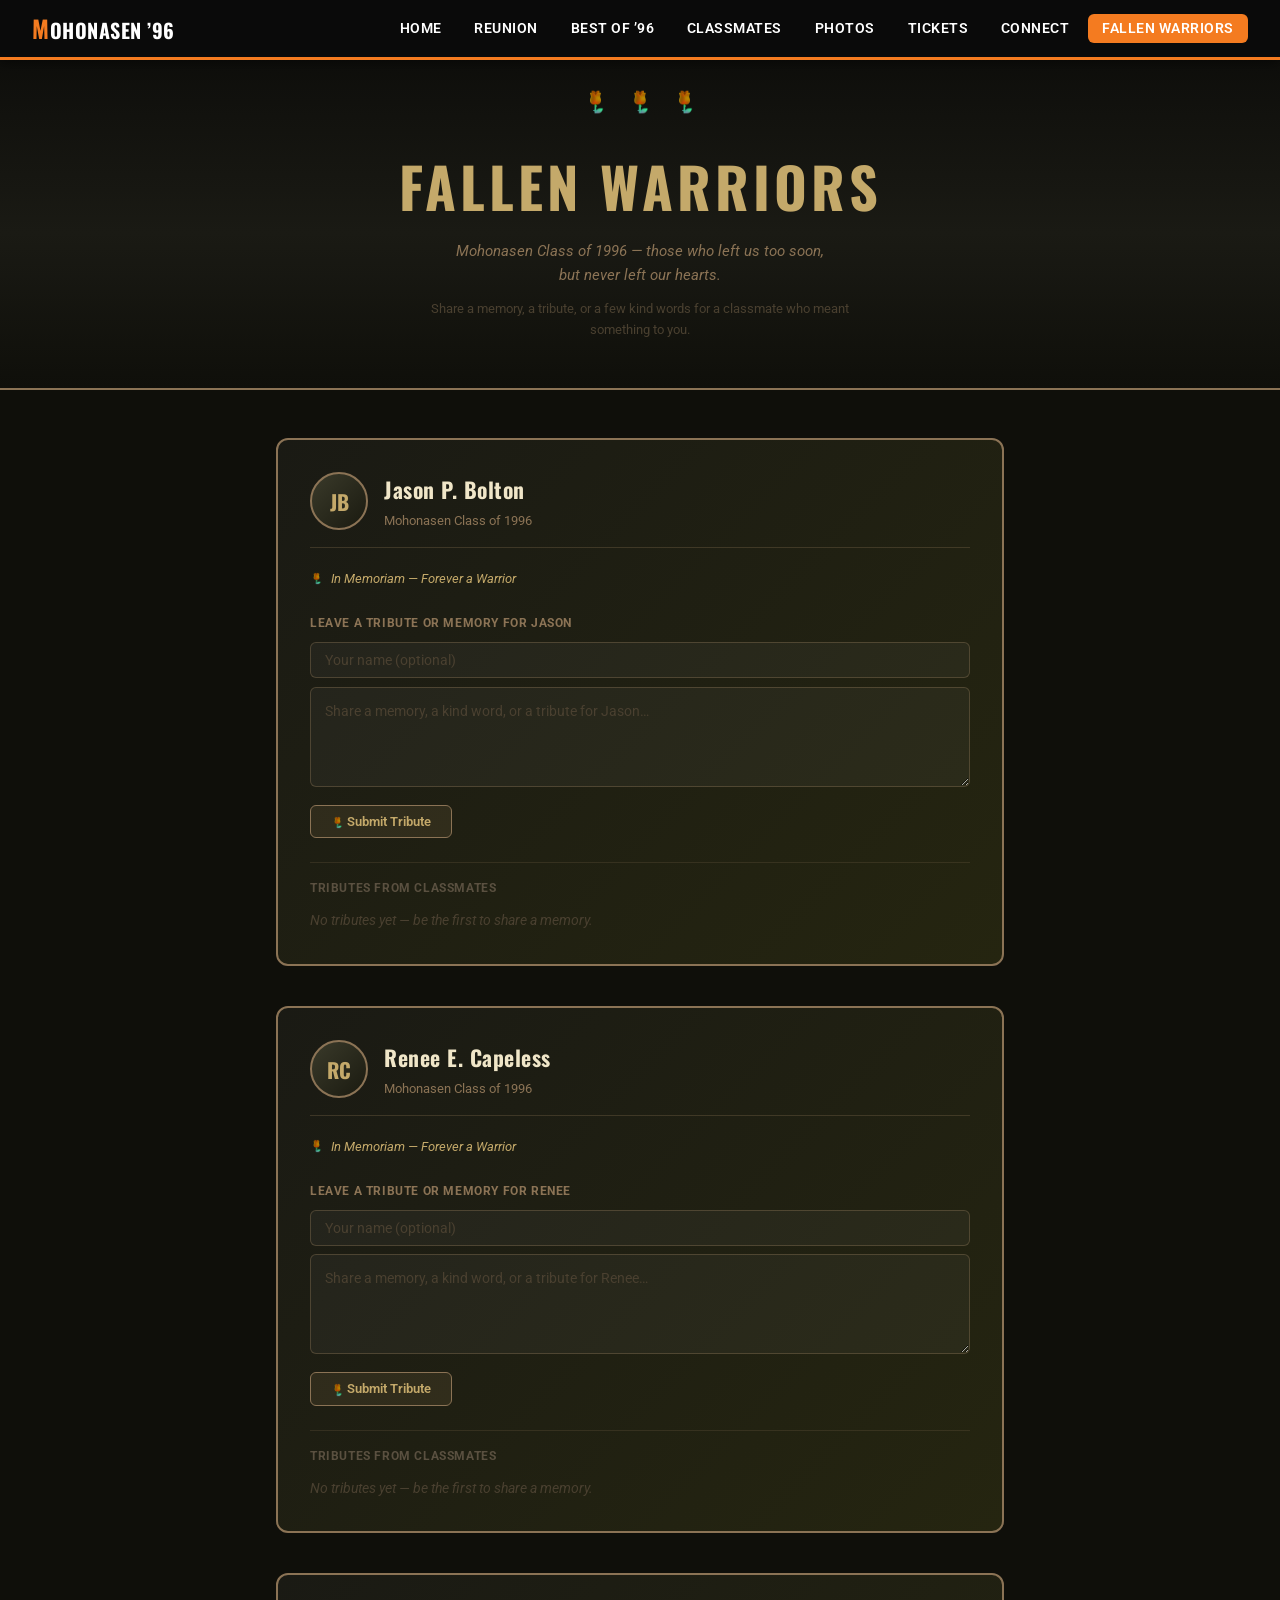
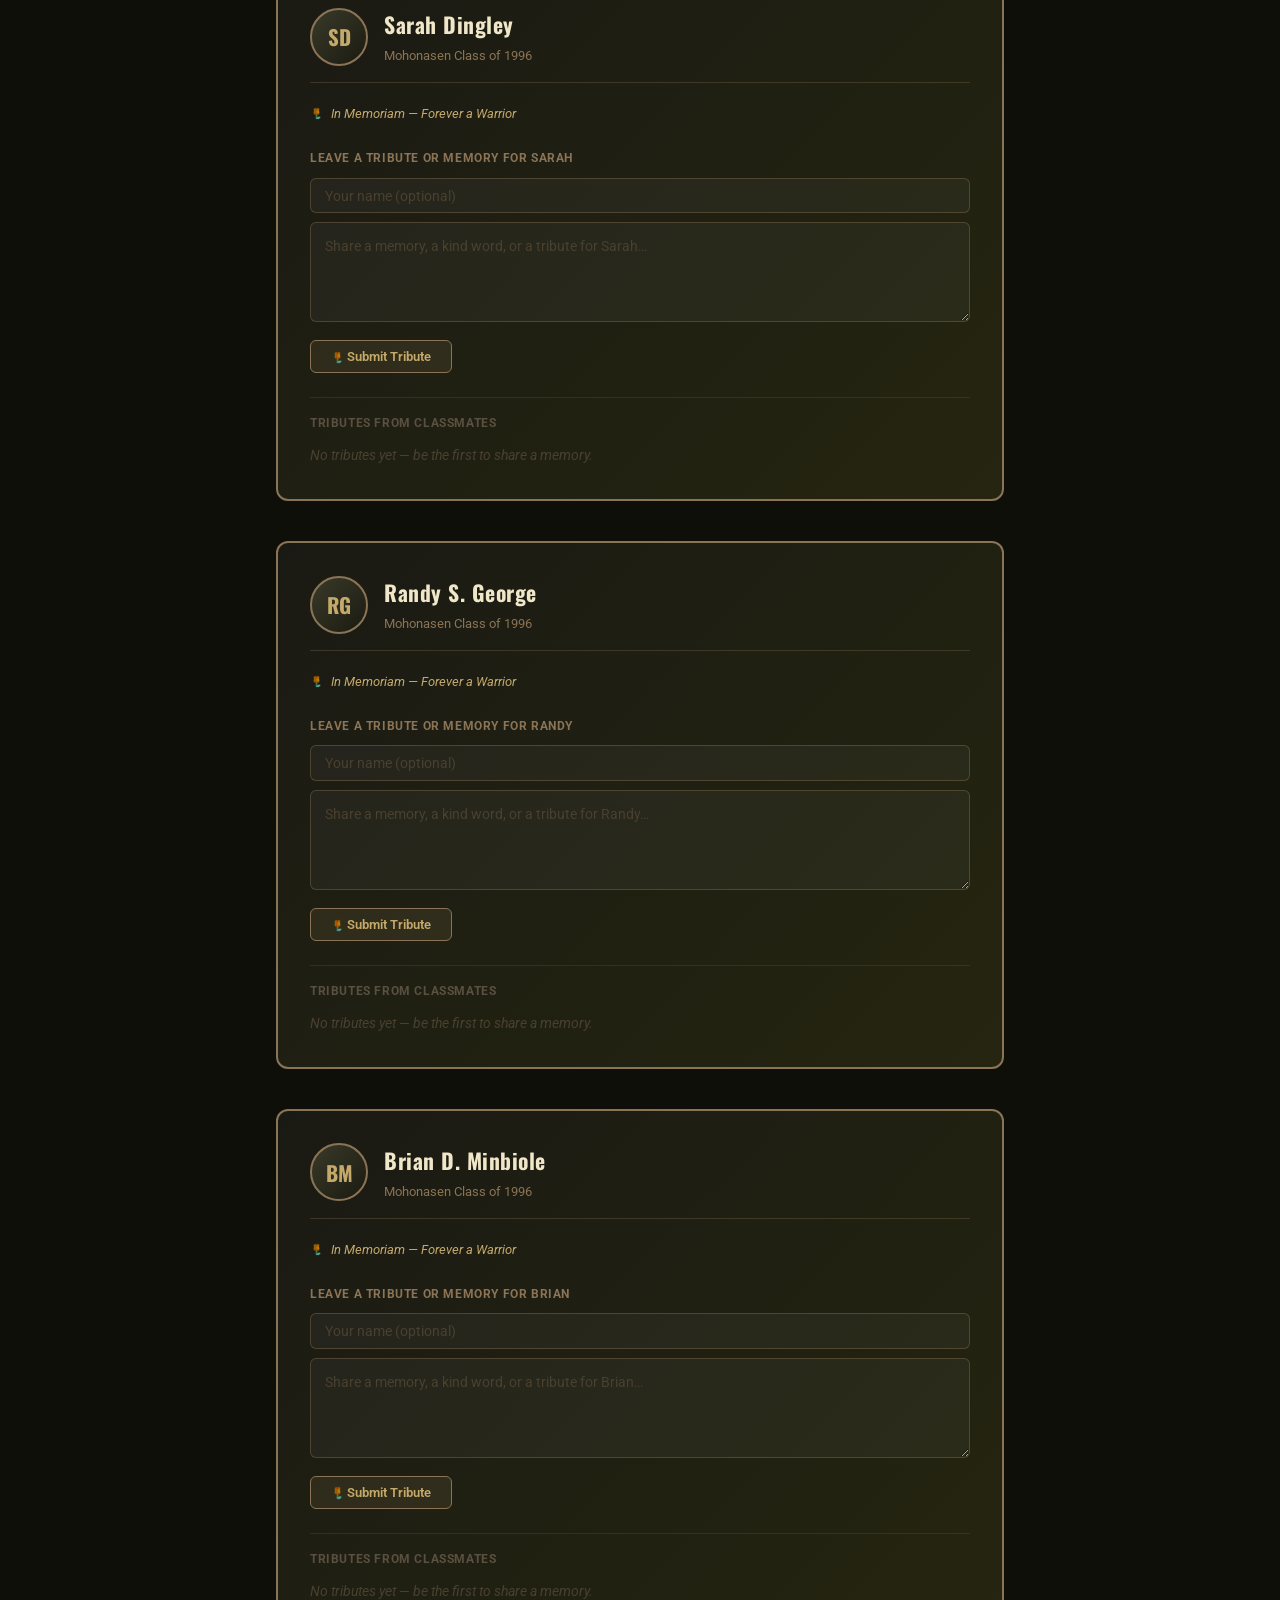
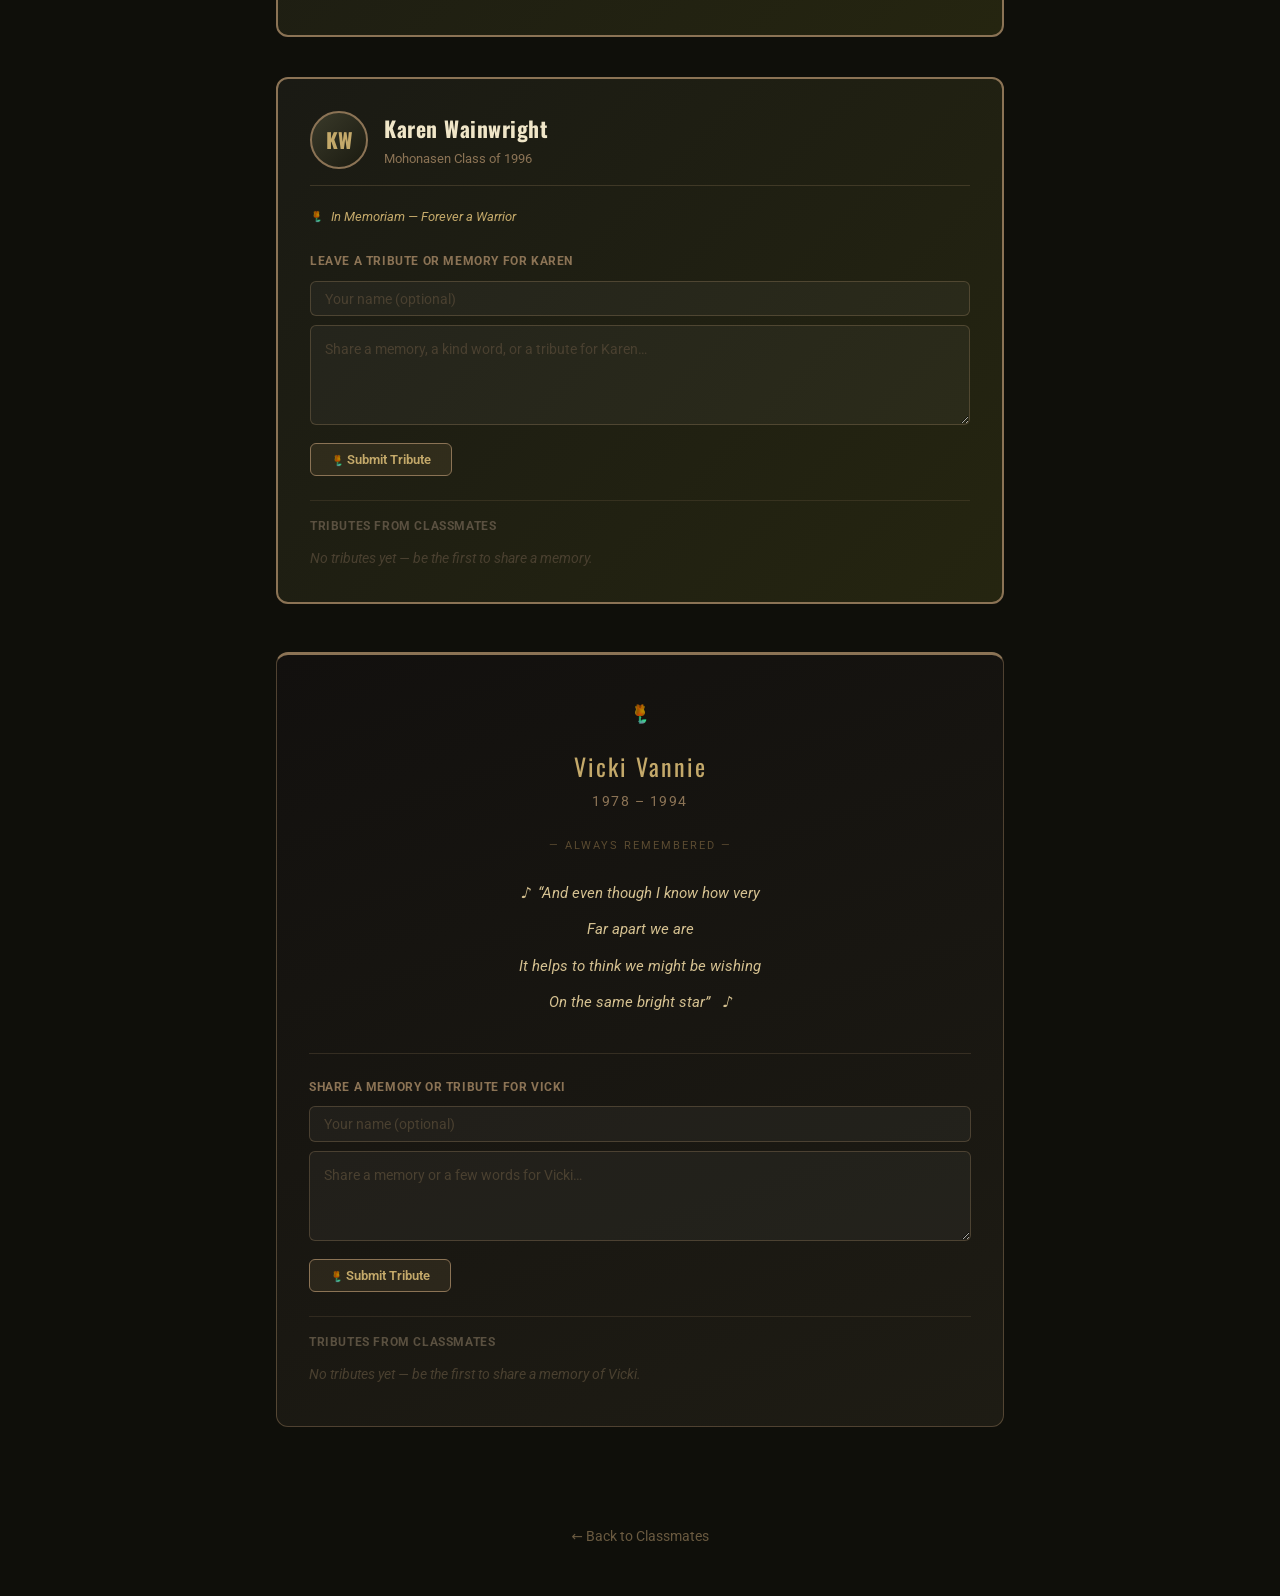
==== fallen.html @ 484b32ed "Round 6: flyer restore, nav reorder, married names, deceased updates, contact fixes - Restore flyer." ====
<!DOCTYPE html>
<html lang="en">
<head>
  <meta charset="UTF-8">
  <meta name="viewport" content="width=device-width, initial-scale=1.0">
  <title>Fallen Warriors — Mohonasen Class of 1996</title>
  <meta name="description" content="In memory of the Mohonasen High School Class of 1996 classmates who left us too soon. Share a tribute or memory.">
  <link rel="stylesheet" href="style.css">
  <link rel="preconnect" href="https://fonts.googleapis.com">
  <link rel="preconnect" href="https://fonts.gstatic.com" crossorigin>
  <link href="https://fonts.googleapis.com/css2?family=Oswald:wght@400;600;700;800;900&family=Roboto:wght@300;400;500;700&display=swap" rel="stylesheet">
  <style>
    h1, h2, h3, h4, .nav-brand { font-family: 'Oswald', system-ui, sans-serif; }
    body { font-family: 'Roboto', system-ui, sans-serif; background: #0F0F0A; }

    .fallen-hero {
      background: linear-gradient(180deg, #0A0A08 0%, #1A1A14 60%, #0F0F0A 100%);
      padding: 5rem 1rem 3rem;
      text-align: center;
      border-bottom: 2px solid #8B7355;
    }
    .fallen-hero-roses { font-size: 1.6rem; letter-spacing: 0.8rem; margin-bottom: 1.25rem; }
    .fallen-hero h1 {
      color: #C4A96A;
      font-size: clamp(2rem, 5vw, 3.5rem);
      text-transform: uppercase;
      letter-spacing: 4px;
      margin: 0 0 0.5rem;
    }
    .fallen-hero-sub {
      color: #8B7355;
      font-size: 0.95rem;
      font-style: italic;
      max-width: 520px;
      margin: 0 auto 0.75rem;
      line-height: 1.6;
    }
    .fallen-hero-note {
      font-size: 0.8rem;
      color: #4A4030;
      max-width: 440px;
      margin: 0 auto;
    }

    .fallen-warriors-list {
      max-width: 760px;
      margin: 0 auto;
      padding: 3rem 1rem;
      display: flex;
      flex-direction: column;
      gap: 2.5rem;
    }

    .warrior-memorial {
      background: linear-gradient(135deg, #1A1A14 0%, #252510 100%);
      border: 2px solid #8B7355;
      border-radius: 12px;
      padding: 2rem;
      scroll-margin-top: 80px;
    }

    .warrior-header {
      display: flex;
      align-items: center;
      gap: 1rem;
      margin-bottom: 1.25rem;
      padding-bottom: 1rem;
      border-bottom: 1px solid rgba(139,115,85,0.3);
    }

    .warrior-avatar {
      width: 58px; height: 58px;
      border-radius: 50%;
      background: linear-gradient(135deg, #3A3A2A, #1A1A10);
      border: 2px solid #8B7355;
      display: flex; align-items: center; justify-content: center;
      font-size: 1.3rem; font-weight: 900; color: #C4A96A;
      flex-shrink: 0;
      text-transform: uppercase;
      font-family: 'Oswald', sans-serif;
    }

    .warrior-name {
      color: #F0E6C8;
      font-size: 1.35rem;
      font-weight: 800;
      font-family: 'Oswald', sans-serif;
      letter-spacing: 0.5px;
    }

    .warrior-sub { color: #8B7355; font-size: 0.82rem; margin-top: 0.2rem; }

    .warrior-in-memoriam {
      display: flex; align-items: center; gap: 0.5rem;
      font-size: 0.82rem; color: #C4A96A; font-style: italic;
      margin-bottom: 1.5rem;
    }

    /* Tribute form */
    .tribute-form-label {
      display: block;
      font-size: 0.78rem; font-weight: 700;
      text-transform: uppercase; letter-spacing: 0.6px;
      color: #8B7355; margin-bottom: 0.6rem;
    }

    .tribute-author-field {
      width: 100%;
      padding: 0.55rem 0.85rem;
      background: rgba(255,255,255,0.04);
      border: 1px solid rgba(139,115,85,0.4);
      border-radius: 6px;
      color: #F0E6C8; font-size: 0.88rem;
      margin-bottom: 0.55rem;
      box-sizing: border-box;
      font-family: 'Roboto', sans-serif;
      transition: border-color 0.2s;
    }
    .tribute-author-field::placeholder { color: #4A4030; }
    .tribute-author-field:focus { outline: none; border-color: #C4A96A; }

    .tribute-textarea {
      width: 100%;
      padding: 0.75rem 0.9rem;
      background: rgba(255,255,255,0.04);
      border: 1px solid rgba(139,115,85,0.4);
      border-radius: 6px;
      color: #F0E6C8; font-size: 0.9rem;
      resize: vertical; min-height: 100px;
      font-family: 'Roboto', sans-serif; line-height: 1.65;
      box-sizing: border-box;
      transition: border-color 0.2s;
    }
    .tribute-textarea::placeholder { color: #4A4030; }
    .tribute-textarea:focus { outline: none; border-color: #C4A96A; }

    .btn-tribute-submit {
      margin-top: 0.65rem;
      background: rgba(200,169,106,0.1);
      border: 1px solid #8B7355;
      color: #C4A96A;
      font-size: 0.82rem; font-weight: 600;
      border-radius: 6px; padding: 0.5rem 1.25rem;
      cursor: pointer; transition: background 0.2s;
      font-family: 'Roboto', sans-serif;
    }
    .btn-tribute-submit:hover { background: rgba(200,169,106,0.22); }

    .tributes-section-label {
      font-size: 0.75rem; font-weight: 700;
      text-transform: uppercase; letter-spacing: 0.6px;
      color: #5A5040; margin-bottom: 0.75rem; margin-top: 1.5rem;
      padding-top: 1rem;
      border-top: 1px solid rgba(139,115,85,0.2);
    }

    .tributes-list { display: flex; flex-direction: column; gap: 0.8rem; }

    .tribute-entry {
      background: rgba(200,169,106,0.06);
      border-left: 3px solid #8B7355;
      padding: 0.8rem 1rem;
      border-radius: 0 6px 6px 0;
    }

    .tribute-text {
      color: #E8D8A8; font-size: 0.9rem;
      line-height: 1.7; font-style: italic;
    }

    .tribute-meta { font-size: 0.74rem; color: #6A5A40; margin-top: 0.4rem; }

    .tribute-empty { color: #4A4030; font-size: 0.85rem; font-style: italic; }

    /* Vicki Vannie */
    .vicki-section {
      max-width: 760px;
      margin: 0 auto 4rem;
      padding: 0 1rem;
    }

    .vicki-card {
      background: linear-gradient(160deg, #12100E 0%, #1E1C14 100%);
      border: 1px solid rgba(139,115,85,0.5);
      border-top: 3px solid #8B7355;
      border-radius: 12px;
      padding: 2.5rem 2rem;
      text-align: center;
      scroll-margin-top: 80px;
    }

    .vicki-rose { font-size: 1.4rem; margin-bottom: 1rem; }
    .vicki-title {
      color: #C4A96A;
      font-family: 'Oswald', sans-serif;
      font-size: 1.5rem; letter-spacing: 2px;
      margin-bottom: 0.3rem;
    }
    .vicki-years { color: #8B7355; font-size: 0.88rem; letter-spacing: 1.5px; margin-bottom: 1.5rem; }
    .vicki-divider { color: #5A4A30; font-size: 0.7rem; letter-spacing: 2px; text-transform: uppercase; margin-bottom: 1.25rem; }
    .vicki-lyrics {
      color: #D4C090; font-style: italic;
      line-height: 2.4; font-size: 0.95rem;
      max-width: 380px; margin: 0 auto;
    }

    .back-link-bar { text-align: center; padding: 2rem 1rem 3rem; }
    .back-link { color: #6A5A40; text-decoration: none; font-size: 0.85rem; }
    .back-link:hover { color: #C4A96A; }

    @media (max-width: 600px) {
      .warrior-memorial { padding: 1.25rem; }
      .fallen-hero { padding: 4.5rem 1rem 2.5rem; }
    }
  </style>
</head>
<body>

<!-- ═══ NAVIGATION ═══════════════════════════════ -->
<nav class="navbar">
  <a href="index.html" class="nav-brand" style="text-decoration:none;"><span class="brand-m">M</span>ohonasen &rsquo;96</a>
  <ul class="nav-links">
    <li><a href="index.html#home">Home</a></li>
    <li><a href="index.html#reunion">Reunion</a></li>
    <li><a href="index.html#bestof96">Best of &rsquo;96</a></li>
    <li><a href="index.html#classmates">Classmates</a></li>
    <li><a href="index.html#photos">Photos</a></li>
    <li><a href="index.html#tickets">Tickets</a></li>
    <li><a href="index.html#connect">Connect</a></li>
    <li><a href="fallen.html" class="active">Fallen Warriors</a></li>
  </ul>
  <button class="nav-toggle" aria-label="Open menu">&#9776;</button>
</nav>

<!-- ═══ HERO ══════════════════════════════════════ -->
<header class="fallen-hero">
  <div class="fallen-hero-roses">
    <img src="yellow-rose.png" class="rose-icon" style="height:1.6rem;width:1.6rem;" alt="🌹">
    <img src="yellow-rose.png" class="rose-icon" style="height:1.6rem;width:1.6rem;" alt="🌹">
    <img src="yellow-rose.png" class="rose-icon" style="height:1.6rem;width:1.6rem;" alt="🌹">
  </div>
  <h1>Fallen Warriors</h1>
  <p class="fallen-hero-sub">Mohonasen Class of 1996 &mdash; those who left us too soon,<br>but never left our hearts.</p>
  <p class="fallen-hero-note">Share a memory, a tribute, or a few kind words for a classmate who meant something to you.</p>
</header>

<!-- ═══ WARRIORS LIST ════════════════════════════ -->
<main>
  <div class="fallen-warriors-list" id="warriorList"></div>

  <!-- ─── VICKI VANNIE ─────────────────────────── -->
  <div class="vicki-section">
    <div class="vicki-card" id="vicki-vannie">
      <div class="vicki-rose"><img src="yellow-rose.png" class="rose-icon" style="height:1.4rem;width:1.4rem;" alt="🌹"></div>
      <div class="vicki-title">Vicki Vannie</div>
      <div class="vicki-years">1978 &ndash; 1994</div>
      <div class="vicki-divider">— Always Remembered —</div>
      <div class="vicki-lyrics">
        ♪ &nbsp;&ldquo;And even though I know how very<br>
        Far apart we are<br>
        It helps to think we might be wishing<br>
        On the same bright star&rdquo; &nbsp; ♪
      </div>

      <!-- Tribute form for Vicki -->
      <div style="margin-top:2rem;padding-top:1.5rem;border-top:1px solid rgba(139,115,85,0.25);text-align:left;">
        <label class="tribute-form-label" style="color:#8B7355;font-size:0.75rem;font-weight:700;text-transform:uppercase;letter-spacing:0.6px;display:block;margin-bottom:0.6rem;"
               for="tribute-vicki">Share a memory or tribute for Vicki</label>
        <input type="text" class="tribute-author-field" id="author-vicki"
               placeholder="Your name (optional)" autocomplete="name"
               style="width:100%;padding:0.55rem 0.85rem;background:rgba(255,255,255,0.04);border:1px solid rgba(139,115,85,0.4);border-radius:6px;color:#F0E6C8;font-size:0.88rem;margin-bottom:0.55rem;box-sizing:border-box;font-family:'Roboto',sans-serif;">
        <textarea class="tribute-textarea" id="tribute-vicki"
                  placeholder="Share a memory or a few words for Vicki…"
                  style="width:100%;padding:0.75rem 0.9rem;background:rgba(255,255,255,0.04);border:1px solid rgba(139,115,85,0.4);border-radius:6px;color:#F0E6C8;font-size:0.9rem;resize:vertical;min-height:90px;font-family:'Roboto',sans-serif;line-height:1.65;box-sizing:border-box;"></textarea>
        <button class="btn-tribute-submit" onclick="submitVickiTribute()" style="margin-top:0.65rem;background:rgba(200,169,106,0.1);border:1px solid #8B7355;color:#C4A96A;font-size:0.82rem;font-weight:600;border-radius:6px;padding:0.5rem 1.25rem;cursor:pointer;font-family:'Roboto',sans-serif;">
          <img src="yellow-rose.png" class="rose-icon" style="height:1em;width:1em;" alt="🌹"> Submit Tribute
        </button>
        <div style="font-size:0.75rem;font-weight:700;text-transform:uppercase;letter-spacing:0.6px;color:#5A5040;margin-bottom:0.75rem;margin-top:1.5rem;padding-top:1rem;border-top:1px solid rgba(139,115,85,0.2);">Tributes from Classmates</div>
        <div id="tributes-vicki" class="tributes-list" style="text-align:left;"></div>
      </div>
    </div>
  </div>
</main>

<div class="back-link-bar">
  <a href="index.html#classmates" class="back-link">← Back to Classmates</a>
</div>

<div id="toast" class="toast"></div>

<script>
const FALLEN = [
  { id: 12,  first: 'Jason',  last: 'Bolton',     full: 'Jason P. Bolton'   },
  { id: 22,  first: 'Renee',  last: 'Capeless',   full: 'Renee E. Capeless' },
  { id: 38,  first: 'Sarah',  last: 'Dingley',    full: 'Sarah Dingley'     },
  { id: 56,  first: 'Randy',  last: 'George',     full: 'Randy S. George'   },
  { id: 127, first: 'Brian',  last: 'Minbiole',   full: 'Brian D. Minbiole' },
  { id: 204, first: 'Karen',  last: 'Wainwright', full: 'Karen Wainwright'  }
];

const TRIBUTES_KEY = 'mhs96_tributes';

function getTributes() {
  try { return JSON.parse(localStorage.getItem(TRIBUTES_KEY) || '{}'); }
  catch(e) { return {}; }
}

function getWarriorTributes(id) {
  return getTributes()[String(id)] || [];
}

function saveTribute(id, author, text) {
  const all = getTributes();
  if (!all[String(id)]) all[String(id)] = [];
  all[String(id)].unshift({
    author: author || 'A Classmate',
    text,
    date: new Date().toLocaleDateString('en-US', { month: 'long', day: 'numeric', year: 'numeric' })
  });
  localStorage.setItem(TRIBUTES_KEY, JSON.stringify(all));
}

function getInitials(first, last) {
  return ((first[0] || '') + (last[0] || '')).toUpperCase();
}

function renderTributes(id) {
  const list = getWarriorTributes(id);
  const container = document.getElementById('tributes-' + id);
  if (!container) return;
  if (list.length === 0) {
    container.innerHTML = '<div class="tribute-empty">No tributes yet — be the first to share a memory.</div>';
  } else {
    container.innerHTML = list.map(function(t) {
      return '<div class="tribute-entry">' +
        '<div class="tribute-text">“' + escHtml(t.text) + '”</div>' +
        '<div class="tribute-meta">— ' + escHtml(t.author) + ' &nbsp;&middot;&nbsp; ' + escHtml(t.date) + '</div>' +
        '</div>';
    }).join('');
  }
}

function escHtml(s) {
  return String(s)
    .replace(/&/g, '&amp;')
    .replace(/</g, '&lt;')
    .replace(/>/g, '&gt;')
    .replace(/"/g, '&quot;');
}

function submitTribute(id) {
  var author = document.getElementById('author-' + id).value.trim();
  var text   = document.getElementById('tribute-' + id).value.trim();
  if (!text) { showToast('Please write something before submitting.'); return; }
  saveTribute(id, author, text);
  document.getElementById('author-' + id).value  = '';
  document.getElementById('tribute-' + id).value = '';
  renderTributes(id);
  showToast('Your tribute has been saved. Thank you.');
}

function renderVickiTributes() {
  var list = getWarriorTributes('vicki_vannie');
  var container = document.getElementById('tributes-vicki');
  if (!container) return;
  if (list.length === 0) {
    container.innerHTML = '<div class="tribute-empty">No tributes yet — be the first to share a memory of Vicki.</div>';
  } else {
    container.innerHTML = list.map(function(t) {
      return '<div class="tribute-entry">' +
        '<div class="tribute-text">"' + escHtml(t.text) + '"</div>' +
        '<div class="tribute-meta">— ' + escHtml(t.author) + ' &nbsp;&middot;&nbsp; ' + escHtml(t.date) + '</div>' +
        '</div>';
    }).join('');
  }
}

function submitVickiTribute() {
  var author = document.getElementById('author-vicki').value.trim();
  var text   = document.getElementById('tribute-vicki').value.trim();
  if (!text) { showToast('Please write something before submitting.'); return; }
  saveTribute('vicki_vannie', author, text);
  document.getElementById('author-vicki').value  = '';
  document.getElementById('tribute-vicki').value = '';
  renderVickiTributes();
  showToast('Your tribute has been saved. Thank you.');
}

function renderWarriors() {
  var list = document.getElementById('warriorList');
  list.innerHTML = FALLEN.map(function(w) {
    return '<div class="warrior-memorial" id="warrior-' + w.id + '">' +
      '<div class="warrior-header">' +
        '<div class="warrior-avatar">' + getInitials(w.first, w.last) + '</div>' +
        '<div>' +
          '<div class="warrior-name">' + w.full + '</div>' +
          '<div class="warrior-sub">Mohonasen Class of 1996</div>' +
        '</div>' +
      '</div>' +
      '<div class="warrior-in-memoriam">' +
        '<img src="yellow-rose.png" class="rose-icon" style="height:1em;width:1em;" alt="🌹">' +
        '<span>In Memoriam &mdash; Forever a Warrior</span>' +
      '</div>' +
      '<label class="tribute-form-label" for="tribute-' + w.id + '">Leave a tribute or memory for ' + w.first + '</label>' +
      '<input type="text" class="tribute-author-field" id="author-' + w.id + '"' +
             ' placeholder="Your name (optional)" autocomplete="name">' +
      '<textarea class="tribute-textarea" id="tribute-' + w.id + '"' +
                ' placeholder="Share a memory, a kind word, or a tribute for ' + w.first + '…"></textarea>' +
      '<button class="btn-tribute-submit" onclick="submitTribute(' + w.id + ')">' +
        '<img src="yellow-rose.png" class="rose-icon" style="height:1em;width:1em;" alt="🌹"> Submit Tribute' +
      '</button>' +
      '<div class="tributes-section-label">Tributes from Classmates</div>' +
      '<div id="tributes-' + w.id + '" class="tributes-list"></div>' +
    '</div>';
  }).join('');

  FALLEN.forEach(function(w) { renderTributes(w.id); });
}

function showToast(msg) {
  var t = document.getElementById('toast');
  t.textContent = msg;
  t.classList.add('show');
  setTimeout(function() { t.classList.remove('show'); }, 3000);
}

function initNav() {
  var toggle = document.querySelector('.nav-toggle');
  var links  = document.querySelector('.nav-links');
  if (toggle && links) {
    toggle.addEventListener('click', function(e) { e.stopPropagation(); links.classList.toggle('open'); });
    links.querySelectorAll('a').forEach(function(a) { a.addEventListener('click', function() { links.classList.remove('open'); }); });
    document.addEventListener('click', function(e) {
      if (links.classList.contains('open') && !links.contains(e.target) && e.target !== toggle) {
        links.classList.remove('open');
      }
    });
  }
}

document.addEventListener('DOMContentLoaded', function() {
  renderWarriors();
  renderVickiTributes();
  initNav();
  var hash = window.location.hash;
  if (hash) {
    setTimeout(function() {
      var el = document.querySelector(hash);
      if (el) el.scrollIntoView({ behavior: 'smooth' });
    }, 120);
  }
});
</script>
</body>
</html>
---- style.css ----
/* ===================================================
   Mohonasen High School - Class of 1996
   Theme: Orange & Black
=================================================== */

:root {
  --orange:        #F47B20;
  --orange-dark:   #C85F0A;
  --orange-light:  #FF9A4A;
  --orange-glow:   rgba(244,123,32,0.18);
  --black:         #0A0A0A;
  --dark:          #1A1A1A;
  --dark2:         #242424;
  --gold:          #FFC107;
  --white:         #FFFFFF;
  --light-bg:      #F7F7F7;
  --card-bg:       #FFFFFF;
  --border:        #E0E0E0;
  --text:          #222222;
  --text-muted:    #666666;
  --missing-red:   #E53E3E;
  --missing-bg:    #FFF5F5;
  --connected-green: #276749;
  --connected-bg:  #F0FFF4;
  --portrait-blue: #2B6CB0;
  --portrait-bg:   #EBF4FF;
  --shadow-sm:  0 2px 8px rgba(0,0,0,0.08);
  --shadow-md:  0 4px 20px rgba(0,0,0,0.12);
  --shadow-lg:  0 8px 40px rgba(0,0,0,0.16);
  --radius:     10px;
  --radius-lg:  16px;
}

/* ── RESET ─────────────────────────────────────── */
*, *::before, *::after { box-sizing: border-box; margin: 0; padding: 0; }
html { scroll-behavior: smooth; font-size: 16px; }
body {
  font-family: system-ui, -apple-system, 'Segoe UI', sans-serif;
  background: var(--light-bg);
  color: var(--text);
  line-height: 1.6;
  overflow-x: hidden;
}
img { max-width: 100%; display: block; }
a { color: var(--orange); text-decoration: none; }
a:hover { text-decoration: underline; }
ul { list-style: none; }
button { cursor: pointer; font-family: inherit; }

/* ── NAVBAR ─────────────────────────────────────── */
.navbar {
  position: fixed; top: 0; left: 0; right: 0; z-index: 1000;
  display: flex; align-items: center; justify-content: space-between;
  background: var(--black);
  padding: 0 2rem;
  height: 60px;
  border-bottom: 3px solid var(--orange);
  box-shadow: 0 2px 12px rgba(0,0,0,0.5);
}
.nav-brand {
  font-size: 1.25rem;
  font-weight: 800;
  color: var(--white);
  letter-spacing: 0.5px;
  text-transform: uppercase;
}
.nav-brand .brand-m {
  color: var(--orange);
  font-size: 1.5rem;
}
.nav-links {
  display: flex; gap: 0.25rem;
}
.nav-links a {
  color: var(--white);
  padding: 0.4rem 0.9rem;
  border-radius: 6px;
  font-size: 0.88rem;
  font-weight: 600;
  text-transform: uppercase;
  letter-spacing: 0.5px;
  transition: background 0.2s, color 0.2s;
}
.nav-links a:hover, .nav-links a.active {
  background: var(--orange);
  color: var(--white);
  text-decoration: none;
}
.nav-toggle {
  display: none;
  background: none;
  border: 2px solid var(--orange);
  color: var(--orange);
  font-size: 1.2rem;
  border-radius: 6px;
  padding: 0.2rem 0.5rem;
}

/* ── HERO ───────────────────────────────────────── */
.hero {
  min-height: 100vh;
  background: linear-gradient(135deg, var(--black) 0%, #2A1500 40%, var(--black) 100%);
  display: flex; align-items: center; justify-content: center;
  text-align: center;
  padding: 80px 1.5rem 3rem;
  position: relative;
  overflow: hidden;   /* clips the bleeding text — that IS the bleed effect */
}
.hero::before {
  content: '';
  position: absolute; inset: 0;
  background:
    radial-gradient(circle at 20% 50%, rgba(244,123,32,0.15) 0%, transparent 50%),
    radial-gradient(circle at 80% 30%, rgba(244,123,32,0.10) 0%, transparent 40%);
  pointer-events: none;
  z-index: 0;
}
.hero-stripes {
  position: absolute; inset: 0;
  background: repeating-linear-gradient(
    -45deg,
    transparent,
    transparent 60px,
    rgba(244,123,32,0.04) 60px,
    rgba(244,123,32,0.04) 120px
  );
  pointer-events: none;
  z-index: 0;
}
.hero-content { position: relative; z-index: 1; max-width: 800px; }

.school-badge {
  display: inline-flex;
  flex-direction: column;
  align-items: center;
  background: var(--orange);
  color: var(--white);
  padding: 0.8rem 2.5rem;
  border-radius: 4px;
  margin-bottom: 2rem;
  box-shadow: 0 4px 20px rgba(244,123,32,0.4);
  clip-path: polygon(0 0,100% 0,97% 50%,100% 100%,0 100%,3% 50%);
}
.school-badge .school-name {
  font-size: 0.9rem;
  font-weight: 800;
  letter-spacing: 2px;
  text-transform: uppercase;
  opacity: 0.92;
}
.school-badge .class-year {
  font-size: 1.6rem;
  font-weight: 900;
  letter-spacing: 3px;
  text-transform: uppercase;
  line-height: 1.2;
}
.school-badge .warrior-tag {
  font-size: 0.75rem;
  letter-spacing: 1.5px;
  text-transform: uppercase;
  opacity: 0.85;
  margin-top: 2px;
}
.hero h1 {
  font-size: clamp(2.5rem, 8vw, 5rem);
  font-weight: 900;
  color: var(--white);
  text-transform: uppercase;
  letter-spacing: 2px;
  line-height: 1;
  margin-bottom: 0.5rem;
  text-shadow: 0 2px 20px rgba(0,0,0,0.5);
}
.hero h1 span { color: var(--orange); }
.hero-subtitle {
  color: rgba(255,255,255,0.7);
  font-size: 1.1rem;
  margin-bottom: 2.5rem;
  letter-spacing: 1px;
}

/* ── COUNTDOWN ──────────────────────────────────── */
.countdown {
  display: flex;
  justify-content: center;
  gap: 1.5rem;
  margin-bottom: 2.5rem;
  flex-wrap: wrap;
}
.countdown-item {
  display: flex; flex-direction: column; align-items: center;
  background: rgba(255,255,255,0.07);
  border: 1px solid rgba(244,123,32,0.3);
  border-radius: var(--radius);
  padding: 1rem 1.5rem;
  min-width: 90px;
  backdrop-filter: blur(6px);
}
.countdown-item span {
  font-size: 2.5rem;
  font-weight: 900;
  color: var(--orange);
  line-height: 1;
  font-variant-numeric: tabular-nums;
}
.countdown-item label {
  font-size: 0.7rem;
  color: rgba(255,255,255,0.6);
  text-transform: uppercase;
  letter-spacing: 1.5px;
  margin-top: 0.25rem;
}

/* ── BUTTONS ────────────────────────────────────── */
.btn {
  display: inline-flex; align-items: center; gap: 0.4rem;
  padding: 0.65rem 1.5rem;
  border-radius: 8px;
  font-weight: 700;
  font-size: 0.88rem;
  border: none;
  transition: all 0.2s;
  text-transform: uppercase;
  letter-spacing: 0.5px;
  white-space: nowrap;
}
.btn-primary {
  background: var(--orange);
  color: var(--white);
  box-shadow: 0 4px 12px rgba(244,123,32,0.35);
}
.btn-primary:hover {
  background: var(--orange-dark);
  transform: translateY(-1px);
  box-shadow: 0 6px 16px rgba(244,123,32,0.45);
  text-decoration: none; color: var(--white);
}
.btn-outline {
  background: transparent;
  color: var(--orange);
  border: 2px solid var(--orange);
}
.btn-outline:hover {
  background: var(--orange);
  color: var(--white);
  text-decoration: none;
}
.btn-dark {
  background: var(--dark);
  color: var(--white);
  border: 1px solid #333;
}
.btn-dark:hover { background: #333; text-decoration: none; color: var(--white); }
.btn-sm { padding: 0.4rem 0.9rem; font-size: 0.78rem; }
.btn-xs { padding: 0.3rem 0.7rem; font-size: 0.72rem; border-radius: 6px; }
.btn-ghost {
  background: transparent; border: 1px solid var(--border);
  color: var(--text-muted); font-size: 0.78rem;
}
.btn-ghost:hover { border-color: var(--orange); color: var(--orange); text-decoration: none; }

/* ── SECTION WRAPPER ────────────────────────────── */
section { padding: 5rem 0; }
#tickets { background: var(--light-bg); }
.container { max-width: 1200px; margin: 0 auto; padding: 0 1.5rem; }
.section-header {
  text-align: center;
  margin-bottom: 3rem;
}
.section-header h2 {
  font-size: clamp(1.8rem, 4vw, 2.8rem);
  font-weight: 900;
  text-transform: uppercase;
  letter-spacing: 1px;
  color: var(--dark);
}
.section-header h2 .accent { color: var(--orange); }
.section-header p {
  color: var(--text-muted);
  margin-top: 0.5rem;
  font-size: 1rem;
  max-width: 600px;
  margin-left: auto; margin-right: auto;
}
.divider {
  width: 60px; height: 4px;
  background: linear-gradient(90deg, var(--orange), var(--gold));
  border-radius: 2px;
  margin: 0.75rem auto 0;
}

/* ── REUNION SECTION ────────────────────────────── */
#reunion { background: var(--dark); color: var(--white); }
#reunion .section-header h2 { color: var(--white); }
#reunion .section-header p { color: rgba(255,255,255,0.65); }

.reunion-card {
  background: linear-gradient(135deg, #1E1E1E 0%, #2A1500 100%);
  border: 1px solid rgba(244,123,32,0.3);
  border-radius: var(--radius-lg);
  overflow: hidden;
  box-shadow: var(--shadow-lg);
}
.reunion-header {
  background: var(--orange);
  padding: 2rem;
  text-align: center;
}
.reunion-header .event-label {
  font-size: 0.8rem;
  text-transform: uppercase;
  letter-spacing: 2px;
  opacity: 0.85;
  color: var(--white);
}
.reunion-header h3 {
  font-size: clamp(1.6rem, 4vw, 2.4rem);
  font-weight: 900;
  color: var(--white);
  text-transform: uppercase;
  letter-spacing: 1px;
  line-height: 1.1;
  margin: 0.25rem 0;
}
.reunion-header .event-date {
  font-size: 1.5rem;
  font-weight: 800;
  color: var(--white);
  margin-top: 0.5rem;
}

.reunion-body {
  display: grid;
  grid-template-columns: 1fr 1fr;
  gap: 0;
}
.reunion-info { padding: 2rem 2.5rem; }
.reunion-info h4 {
  font-size: 0.75rem;
  text-transform: uppercase;
  letter-spacing: 2px;
  color: var(--orange);
  margin-bottom: 1rem;
}
.info-row {
  display: flex; gap: 0.75rem; align-items: flex-start;
  margin-bottom: 1rem;
  color: rgba(255,255,255,0.85);
  font-size: 0.95rem;
  line-height: 1.5;
}
.info-row .icon {
  font-size: 1.1rem;
  color: var(--orange);
  min-width: 22px;
  margin-top: 2px;
}
.reunion-qr {
  padding: 2rem 2.5rem;
  border-left: 1px solid rgba(244,123,32,0.2);
  display: flex; flex-direction: column; align-items: center; justify-content: center;
  text-align: center;
  gap: 1rem;
}
.qr-box {
  width: 160px; height: 160px;
  border: 3px dashed var(--orange);
  border-radius: 10px;
  display: flex; flex-direction: column; align-items: center; justify-content: center;
  color: rgba(255,255,255,0.5);
  font-size: 0.8rem;
  padding: 1rem;
  gap: 0.4rem;
}
.qr-box .qr-icon { font-size: 2rem; color: var(--orange); opacity: 0.6; }
.reunion-qr p { color: rgba(255,255,255,0.65); font-size: 0.85rem; max-width: 180px; }
.reunion-qr .price-highlight {
  font-size: 1.5rem; font-weight: 900; color: var(--orange);
}

.reunion-footer {
  border-top: 1px solid rgba(244,123,32,0.2);
  padding: 1.5rem 2.5rem;
  display: flex; align-items: center; justify-content: space-between;
  flex-wrap: wrap; gap: 1rem;
}
.hotel-info { color: rgba(255,255,255,0.7); font-size: 0.88rem; }
.hotel-info strong { color: var(--orange); display: block; margin-bottom: 0.2rem; }
.contacts-info { display: flex; gap: 1.5rem; flex-wrap: wrap; }
.contact-item { color: rgba(255,255,255,0.7); font-size: 0.85rem; }
.contact-item strong { color: var(--white); display: block; }

/* ── STATS BAR ──────────────────────────────────── */
.stats-bar {
  background: var(--black);
  border-bottom: 1px solid #222;
  padding: 1rem 0;
}
.stats-grid {
  display: flex; justify-content: center; gap: 3rem;
  flex-wrap: wrap;
}
.stat-item {
  text-align: center;
  color: var(--white);
}
.stat-item .stat-num {
  font-size: 2rem; font-weight: 900; color: var(--orange); line-height: 1;
}
.stat-item .stat-label {
  font-size: 0.72rem; text-transform: uppercase; letter-spacing: 1px;
  color: rgba(255,255,255,0.5); margin-top: 2px;
}

/* ── CLASSMATES SECTION ─────────────────────────── */
#classmates { background: var(--light-bg); }
.classmates-controls {
  display: flex; gap: 1rem; flex-wrap: wrap; align-items: center;
  margin-bottom: 2rem;
  background: var(--white);
  padding: 1rem 1.5rem;
  border-radius: var(--radius);
  box-shadow: var(--shadow-sm);
  border: 1px solid var(--border);
}
.search-wrap {
  position: relative; flex: 1; min-width: 200px;
}
.search-wrap input {
  width: 100%;
  padding: 0.55rem 1rem 0.55rem 2.5rem;
  border: 2px solid var(--border);
  border-radius: 8px;
  font-size: 0.9rem;
  transition: border 0.2s;
  background: var(--light-bg);
}
.search-wrap input:focus { outline: none; border-color: var(--orange); background: var(--white); }
.search-icon {
  position: absolute; left: 0.75rem; top: 50%;
  transform: translateY(-50%); color: var(--text-muted); font-size: 0.9rem;
}
.filter-group { display: flex; gap: 0.4rem; flex-wrap: wrap; }
.filter-btn {
  padding: 0.45rem 1rem;
  border-radius: 20px;
  border: 2px solid var(--border);
  background: transparent;
  font-size: 0.78rem;
  font-weight: 600;
  color: var(--text-muted);
  text-transform: uppercase;
  letter-spacing: 0.5px;
  transition: all 0.2s;
}
.filter-btn:hover { border-color: var(--orange); color: var(--orange); }
.filter-btn.active {
  background: var(--orange);
  border-color: var(--orange);
  color: var(--white);
}
.filter-btn.filter-missing.active { background: var(--missing-red); border-color: var(--missing-red); }
.filter-btn.filter-connected.active { background: var(--connected-green); border-color: var(--connected-green); }
.results-count {
  margin-left: auto; font-size: 0.8rem;
  color: var(--text-muted); white-space: nowrap;
}

/* ── CLASSMATE GRID ─────────────────────────────── */
.classmates-grid {
  display: grid;
  grid-template-columns: repeat(auto-fill, minmax(260px, 1fr));
  gap: 1rem;
}
.classmate-card {
  background: var(--card-bg);
  border-radius: var(--radius);
  border: 1px solid var(--border);
  padding: 1.2rem;
  display: flex; flex-direction: column; gap: 0.75rem;
  box-shadow: var(--shadow-sm);
  transition: transform 0.2s, box-shadow 0.2s;
}
.classmate-card:hover {
  transform: translateY(-2px);
  box-shadow: var(--shadow-md);
}
.classmate-card.missing {
  border-color: #FCA5A5;
  background: var(--missing-bg);
}
.classmate-card.missing:hover { box-shadow: 0 4px 16px rgba(229,62,62,0.15); }

.classmate-card.fallen {
  background: linear-gradient(135deg, #1A1A14 0%, #252510 100%);
  border-color: #8B7355;
  border-width: 2px;
}
.classmate-card.fallen:hover { box-shadow: 0 4px 20px rgba(200,169,106,0.18); }
.classmate-card.fallen .card-name  { color: #F0E6C8; }
.classmate-card.fallen .card-page  { color: #8B7355; }
.classmate-card.fallen .card-email { background: rgba(200,169,106,0.08); border-color: #8B7355; }
.fallen-memorial { display: flex; align-items: center; gap: 0.5rem; }
.badge-fallen {
  background: #1A1A14;
  color: #C4A96A;
  border: 1px solid #8B7355;
}
.btn-fallen-share {
  background: rgba(200,169,106,0.12);
  border: 1px solid #8B7355;
  color: #C4A96A;
  font-size: 0.72rem;
  border-radius: 6px;
  padding: 0.3rem 0.7rem;
  transition: background 0.2s;
}
.btn-fallen-share:hover { background: rgba(200,169,106,0.22); }
.filter-btn.filter-fallen.active { background: #8B7355; border-color: #8B7355; color: #fff; }
.yellow-rose { display: inline-block; filter: hue-rotate(55deg) saturate(1.5); }
.rose-icon { height: 1.6em; width: 1.6em; vertical-align: middle; display: inline-block; filter: hue-rotate(55deg) saturate(1.4); }

.card-header { display: flex; align-items: flex-start; justify-content: space-between; gap: 0.5rem; flex-wrap: wrap; }
.card-edit-email-link { font-size: 0.72rem; color: var(--text-muted); text-decoration: underline; cursor: pointer; padding-left: 0.1rem; }
.card-edit-email-link:hover { color: var(--orange); }
.card-avatar {
  width: 44px; height: 44px;
  border-radius: 50%;
  background: linear-gradient(135deg, var(--orange), var(--orange-dark));
  display: flex; align-items: center; justify-content: center;
  font-weight: 900; font-size: 1rem; color: var(--white);
  flex-shrink: 0;
  text-transform: uppercase;
}
.missing .card-avatar { background: linear-gradient(135deg, var(--missing-red), #C53030); }
.connected-avatar { background: linear-gradient(135deg, var(--connected-green), #276749); }

.card-name-block { flex: 1; }
.card-name {
  font-weight: 800; font-size: 0.97rem; color: var(--dark);
  line-height: 1.3;
}
.card-maiden { font-size: 0.78rem; color: var(--text-muted); margin-top: 1px; }
.card-page { font-size: 0.73rem; color: var(--text-muted); }

.status-badge {
  display: inline-flex; align-items: center; gap: 0.25rem;
  padding: 0.2rem 0.6rem;
  border-radius: 20px;
  font-size: 0.68rem;
  font-weight: 700;
  text-transform: uppercase;
  letter-spacing: 0.5px;
  flex-shrink: 0;
  white-space: nowrap;
  align-self: flex-start;
}
.badge-portrait { background: var(--portrait-bg); color: var(--portrait-blue); }
.badge-missing { background: #FEE2E2; color: var(--missing-red); }
.badge-connected { background: var(--connected-bg); color: var(--connected-green); }
.badge-surveyed { background: #F0E6FF; color: #6B46C1; }

.card-email {
  display: flex; align-items: center; gap: 0.5rem;
  font-size: 0.83rem;
  padding: 0.5rem 0.75rem;
  border-radius: 6px;
  background: var(--light-bg);
  border: 1px solid var(--border);
}
.email-icon { color: var(--orange); font-size: 0.9rem; }
.email-masked { color: var(--text); font-family: monospace; font-size: 0.8rem; flex: 1; }
.no-email-text { color: var(--text-muted); font-style: italic; font-size: 0.82rem; flex: 1; }
.no-email-text.urgent { color: var(--missing-red); font-style: normal; font-weight: 600; }

.card-actions { display: flex; flex-direction: column; gap: 0.3rem; }
.card-know-text {
  font-size: 0.78rem;
  color: var(--text-muted);
  font-style: italic;
  padding: 0 0.1rem;
  line-height: 1.3;
}
.missing .card-know-text { color: #C53030; font-style: normal; font-weight: 600; }

/* ── SURVEY RESPONDENTS ─────────────────────────── */
.survey-section {
  margin-top: 3rem;
  border-top: 2px dashed var(--border);
  padding-top: 3rem;
}
.survey-section h3 {
  font-size: 1.4rem; font-weight: 800; color: var(--dark);
  margin-bottom: 0.4rem;
}
.survey-section .sub { color: var(--text-muted); font-size: 0.9rem; margin-bottom: 1.5rem; }

/* ── YEARBOOK SECTION ───────────────────────────── */
#yearbook { background: var(--dark); }
#yearbook .section-header h2 { color: var(--white); }
#yearbook .section-header p { color: rgba(255,255,255,0.6); }

.book-container {
  background: #1E1E1E;
  border: 1px solid rgba(244,123,32,0.25);
  border-radius: var(--radius-lg);
  overflow: hidden;
  box-shadow: var(--shadow-lg);
}
.book-header {
  background: linear-gradient(90deg, var(--orange-dark), var(--orange));
  padding: 1.5rem 2rem;
  display: flex; align-items: center; justify-content: space-between; flex-wrap: wrap; gap: 1rem;
}
.book-title { color: var(--white); }
.book-title h3 { font-size: 1.6rem; font-weight: 900; text-transform: uppercase; letter-spacing: 1px; }
.book-title p { opacity: 0.85; font-size: 0.9rem; }
.book-badge {
  background: rgba(0,0,0,0.2);
  color: var(--white);
  padding: 0.5rem 1rem;
  border-radius: 8px;
  font-size: 0.8rem;
  font-weight: 700;
  text-transform: uppercase;
  letter-spacing: 1px;
}

.book-body {
  padding: 3rem 2rem;
  text-align: center;
}
.book-placeholder {
  display: flex; flex-direction: column; align-items: center; gap: 1.5rem;
  max-width: 500px; margin: 0 auto;
}
.book-icon-wrap {
  width: 120px; height: 120px;
  background: rgba(244,123,32,0.1);
  border: 2px dashed rgba(244,123,32,0.4);
  border-radius: 50%;
  display: flex; align-items: center; justify-content: center;
  font-size: 3rem;
}
.book-placeholder h4 { font-size: 1.3rem; color: var(--white); font-weight: 800; }
.book-placeholder p { color: rgba(255,255,255,0.6); font-size: 0.92rem; line-height: 1.7; }

.upload-zone {
  width: 100%; max-width: 400px;
  border: 2px dashed rgba(244,123,32,0.4);
  border-radius: var(--radius);
  padding: 2rem;
  text-align: center;
  color: rgba(255,255,255,0.5);
  font-size: 0.88rem;
  cursor: pointer;
  transition: all 0.2s;
}
.upload-zone:hover {
  border-color: var(--orange);
  background: rgba(244,123,32,0.05);
  color: var(--orange);
}
.upload-zone .upload-icon { font-size: 2rem; margin-bottom: 0.5rem; }

/* ── CONNECT SECTION ────────────────────────────── */
#connect { background: var(--light-bg); }
.connect-grid {
  display: grid;
  grid-template-columns: repeat(auto-fit, minmax(280px, 1fr));
  gap: 1.5rem;
  margin-top: 2rem;
}
.connect-card {
  background: var(--white);
  border-radius: var(--radius-lg);
  padding: 2rem;
  border: 1px solid var(--border);
  box-shadow: var(--shadow-sm);
  text-align: center;
  display: flex; flex-direction: column; align-items: center; gap: 1rem;
  transition: transform 0.2s, box-shadow 0.2s;
}
.connect-card:hover { transform: translateY(-3px); box-shadow: var(--shadow-md); }
.connect-icon {
  width: 64px; height: 64px;
  border-radius: 50%;
  display: flex; align-items: center; justify-content: center;
  font-size: 1.8rem;
}
.connect-icon.fb { background: #1877F2; color: var(--white); }
.connect-icon.survey { background: var(--orange); color: var(--white); }
.connect-icon.contact { background: var(--dark); color: var(--orange); }
.connect-card h3 { font-weight: 800; font-size: 1.1rem; color: var(--dark); }
.connect-card p { color: var(--text-muted); font-size: 0.88rem; line-height: 1.6; }
.contact-list { width: 100%; }
.contact-item-c {
  display: flex; align-items: center; gap: 0.75rem;
  padding: 0.6rem 0;
  border-bottom: 1px solid var(--border);
  text-align: left;
}
.contact-item-c:last-child { border-bottom: none; }
.contact-item-c .ci-icon { color: var(--orange); font-size: 1rem; flex-shrink: 0; }
.contact-item-c .ci-name { font-weight: 700; font-size: 0.9rem; display: block; }
.contact-item-c .ci-role { font-size: 0.78rem; color: var(--text-muted); }

/* ── FOOTER ─────────────────────────────────────── */
footer {
  background: var(--black);
  color: rgba(255,255,255,0.5);
  text-align: center;
  padding: 2rem 1.5rem;
  border-top: 3px solid var(--orange);
  font-size: 0.85rem;
}
footer .footer-brand {
  font-size: 1.2rem;
  font-weight: 900;
  color: var(--white);
  margin-bottom: 0.5rem;
}
footer .footer-brand span { color: var(--orange); }
footer .footer-note { margin-top: 0.5rem; }

/* ── MODAL ──────────────────────────────────────── */
.modal-overlay {
  position: fixed; inset: 0; z-index: 9000;
  background: rgba(0,0,0,0.7);
  display: flex; align-items: center; justify-content: center;
  padding: 1rem;
  opacity: 0; pointer-events: none;
  transition: opacity 0.25s;
}
.modal-overlay.active { opacity: 1; pointer-events: all; }
.modal {
  background: var(--white);
  border-radius: var(--radius-lg);
  max-width: 480px; width: 100%;
  overflow: hidden;
  box-shadow: var(--shadow-lg);
  transform: translateY(20px);
  transition: transform 0.25s;
}
.modal-overlay.active .modal { transform: translateY(0); }
.modal-header {
  background: var(--orange);
  color: var(--white);
  padding: 1.2rem 1.5rem;
  display: flex; align-items: center; justify-content: space-between;
}
.modal-header h3 { font-weight: 800; font-size: 1rem; }
.modal-close {
  background: none; border: none; color: var(--white);
  font-size: 1.3rem; line-height: 1; cursor: pointer; opacity: 0.8;
}
.modal-close:hover { opacity: 1; }
.modal-body { padding: 1.5rem; }
.modal-name { font-weight: 800; font-size: 1.1rem; color: var(--dark); margin-bottom: 0.4rem; }
.modal-desc { color: var(--text-muted); font-size: 0.88rem; margin-bottom: 1.2rem; line-height: 1.5; }
.modal-preview {
  background: var(--light-bg);
  border: 1px solid var(--border);
  border-radius: 8px;
  padding: 1rem;
  font-size: 0.82rem;
  color: var(--text);
  white-space: pre-wrap;
  max-height: 180px;
  overflow-y: auto;
  margin-bottom: 1.2rem;
  line-height: 1.6;
}
.modal-actions {
  display: flex; gap: 0.75rem; flex-wrap: wrap;
}
.modal-actions .btn { flex: 1; justify-content: center; }

/* ── TOAST ──────────────────────────────────────── */
.toast {
  position: fixed; bottom: 1.5rem; right: 1.5rem; z-index: 9999;
  background: var(--dark); color: var(--white);
  padding: 0.75rem 1.25rem;
  border-radius: 8px;
  font-size: 0.88rem;
  border-left: 4px solid var(--orange);
  box-shadow: var(--shadow-md);
  transform: translateY(20px); opacity: 0;
  transition: all 0.3s;
}
.toast.show { transform: translateY(0); opacity: 1; }

/* ── MISSING NOTICE ─────────────────────────────── */
.missing-notice {
  background: linear-gradient(90deg, #FEF2F2, #FFFBEB);
  border: 1px solid #FCA5A5;
  border-left: 4px solid var(--missing-red);
  border-radius: var(--radius);
  padding: 1rem 1.5rem;
  margin-bottom: 1.5rem;
  display: flex; align-items: flex-start; gap: 0.75rem;
}
.missing-notice .notice-icon { font-size: 1.2rem; flex-shrink: 0; margin-top: 2px; }
.missing-notice p { font-size: 0.88rem; color: #7F1D1D; line-height: 1.6; }
.missing-notice strong { color: var(--missing-red); }

/* ── ALMA MATER OVERLAY ─────────────────────────── */
.alma-mater-overlay {
  position: absolute;
  top: 50%;
  left: 50%;
  transform: translate(-50%, -50%) rotate(-45deg);
  width: 400vw;
  text-align: center;
  color: var(--white);
  opacity: 0.055;
  font-family: 'Oswald', system-ui, sans-serif;
  font-weight: 900;
  text-transform: uppercase;
  letter-spacing: 0.04em;
  line-height: 1;
  pointer-events: none;
  z-index: 0;
  user-select: none;
}
.alma-mater-overlay div {
  font-size: clamp(2.2rem, 5.5vw, 9rem);
  white-space: nowrap;
  display: block;
}

/* ── FORWARD BUTTON ─────────────────────────────── */
.btn-forward {
  background: transparent;
  border: 1px solid var(--border);
  color: var(--text-muted);
  font-size: 0.74rem;
  border-radius: 6px;
  padding: 0.35rem 0.75rem;
  transition: all 0.2s;
  white-space: normal;
  text-align: left;
  line-height: 1.3;
}
.btn-forward:hover { border-color: var(--orange); color: var(--orange); }
.missing .btn-forward { border-color: #FCA5A5; color: var(--missing-red); }
.missing .btn-forward:hover { background: var(--missing-red); color: #fff; }

/* ── TICKET PURCHASE SECTION ────────────────────── */
.ticket-purchase-wrap {
  max-width: 680px;
  margin: 0 auto;
  background: var(--white);
  border-radius: var(--radius-lg);
  box-shadow: var(--shadow-md);
  border: 1px solid var(--border);
  overflow: hidden;
}
.ticket-form {
  padding: 2rem 2.5rem;
}
.ticket-form-grid {
  display: grid;
  grid-template-columns: 1fr 1fr;
  gap: 1.25rem;
  align-items: start;
}
.tf-field { display: flex; flex-direction: column; gap: 0.35rem; }
.tf-field label {
  font-size: 0.82rem;
  font-weight: 700;
  color: var(--dark);
  text-transform: uppercase;
  letter-spacing: 0.5px;
}
.tf-note { font-weight: 400; color: var(--text-muted); text-transform: none; letter-spacing: 0; }
.tf-field input[type="text"],
.tf-field input[type="email"] {
  padding: 0.6rem 0.9rem;
  border: 2px solid var(--border);
  border-radius: 8px;
  font-size: 0.95rem;
  transition: border 0.2s;
}
.tf-field input:focus { outline: none; border-color: var(--orange); }
.qty-control {
  display: flex; align-items: center; gap: 0;
  border: 2px solid var(--border);
  border-radius: 8px;
  overflow: hidden;
  width: fit-content;
}
.qty-btn {
  width: 42px; height: 42px;
  background: var(--light-bg);
  border: none;
  font-size: 1.2rem;
  font-weight: 700;
  color: var(--orange);
  cursor: pointer;
  transition: background 0.2s;
}
.qty-btn:hover { background: var(--orange); color: var(--white); }
#ticketQty {
  width: 56px;
  text-align: center;
  border: none;
  border-left: 1px solid var(--border);
  border-right: 1px solid var(--border);
  font-size: 1rem;
  font-weight: 700;
  background: var(--white);
  height: 42px;
  -moz-appearance: textfield;
}
#ticketQty::-webkit-inner-spin-button,
#ticketQty::-webkit-outer-spin-button { -webkit-appearance: none; }
.tf-total {
  grid-column: 1 / -1;
  display: flex;
  align-items: baseline;
  gap: 0.75rem;
  background: linear-gradient(90deg, var(--dark), #2A1500);
  border-radius: var(--radius);
  padding: 1rem 1.5rem;
  margin-top: 0.25rem;
}
.tf-total-label {
  font-size: 0.8rem; text-transform: uppercase;
  letter-spacing: 1px; color: rgba(255,255,255,0.5);
}
.tf-total-amount {
  font-family: 'Oswald', sans-serif;
  font-size: 2rem;
  font-weight: 900;
  color: var(--orange);
  line-height: 1;
}
.tf-price-note { font-size: 0.78rem; color: rgba(255,255,255,0.4); }

/* ── TICKET CARDS (in modal) ────────────────────── */
.ticket-card {
  display: flex;
  border: 2px solid var(--orange);
  border-radius: 10px;
  overflow: hidden;
}
.ticket-band {
  background: var(--orange);
  color: var(--white);
  width: 28px;
  display: flex;
  align-items: center;
  justify-content: center;
  flex-shrink: 0;
}
.ticket-band span {
  font-family: 'Oswald', sans-serif;
  font-weight: 700;
  font-size: 7px;
  letter-spacing: 1px;
  writing-mode: vertical-rl;
  transform: rotate(180deg);
  text-transform: uppercase;
  white-space: nowrap;
}
.ticket-body { flex: 1; padding: 14px 18px; }
.ticket-school {
  font-size: 9px; text-transform: uppercase;
  letter-spacing: 1.5px; color: var(--text-muted);
}
.ticket-title {
  font-family: 'Oswald', sans-serif;
  font-size: 1.3rem; font-weight: 900;
  color: var(--dark); margin: 2px 0 8px;
}
.ticket-info {
  font-size: 0.8rem; color: var(--text-muted);
  display: flex; flex-direction: column; gap: 3px;
}
.ticket-stub {
  background: var(--dark);
  color: var(--white);
  width: 86px;
  display: flex; flex-direction: column;
  align-items: center; justify-content: center;
  padding: 12px 6px; flex-shrink: 0;
  text-align: center; gap: 4px;
}
.stub-num {
  font-family: 'Oswald', sans-serif;
  font-size: 1.8rem; font-weight: 900;
  color: var(--orange); line-height: 1;
}
.stub-num span { font-size: 0.7rem; display: block; color: rgba(255,255,255,0.45); }
.stub-conf { font-size: 7px; color: rgba(255,255,255,0.5); letter-spacing: 0.5px; word-break: break-all; }
.stub-price {
  font-family: 'Oswald', sans-serif;
  font-size: 0.9rem; font-weight: 700; color: var(--orange);
}

/* ── TICKET SUMMARY TABLE ───────────────────────── */
.ticket-summary {
  background: var(--light-bg);
  border-radius: 8px;
  overflow: hidden;
  border: 1px solid var(--border);
  margin-bottom: 1rem;
}
.ts-row {
  display: flex; justify-content: space-between; align-items: center;
  padding: 0.55rem 1rem;
  font-size: 0.88rem;
  border-bottom: 1px solid var(--border);
}
.ts-row:last-child { border-bottom: none; }
.ts-row > span:first-child { color: var(--text-muted); }

/* ── RESPONSIVE ─────────────────────────────────── */
@media (max-width: 768px) {
  .nav-links { display: none; flex-direction: column; position: absolute;
    top: 60px; left: 0; right: 0; background: var(--black);
    padding: 0.5rem; border-bottom: 2px solid var(--orange);
    box-shadow: var(--shadow-md);
  }
  .nav-links.open { display: flex; }
  .nav-toggle { display: block; }
  .navbar { position: fixed; }

  .reunion-body { grid-template-columns: 1fr; }
  .reunion-qr { border-left: none; border-top: 1px solid rgba(244,123,32,0.2); }
  .reunion-footer { flex-direction: column; }

  .countdown-item { min-width: 70px; padding: 0.75rem 1rem; }
  .countdown-item span { font-size: 2rem; }
  .countdown { gap: 0.75rem; }

  .stats-grid { gap: 1.5rem; }

  .classmates-controls { flex-direction: column; align-items: stretch; }
  .search-wrap { min-width: auto; }
  .results-count { margin-left: 0; }

  .modal-actions { flex-direction: column; }
}

@media (max-width: 480px) {
  .school-badge { clip-path: none; border-radius: 6px; }
  .hero h1 { font-size: 2.2rem; }
  .classmates-grid { grid-template-columns: 1fr; }
  .connect-grid { grid-template-columns: 1fr; }
  .ticket-form { padding: 1.25rem; }
  .ticket-form-grid { grid-template-columns: 1fr; }
  .alma-mater-overlay div { font-size: clamp(1.8rem, 9vw, 4rem); }
}

/* ── HERO EVENT BAR ─────────────────────────────── */
.hero-event-bar {
  display: flex;
  align-items: center;
  justify-content: center;
  gap: 0.75rem;
  flex-wrap: wrap;
  background: rgba(255,255,255,0.08);
  border: 1px solid rgba(244,123,32,0.35);
  border-radius: 50px;
  padding: 0.65rem 1.5rem;
  margin-bottom: 2rem;
  backdrop-filter: blur(8px);
  font-size: 0.9rem;
  color: rgba(255,255,255,0.9);
}
.hero-event-bar .heb-item { display: flex; align-items: center; gap: 0.4rem; white-space: nowrap; }
.hero-event-bar .heb-item span { font-weight: 600; }
.hero-event-bar .heb-sep { color: var(--orange); font-weight: 900; opacity: 0.7; }

/* ── REUNION FLYER ──────────────────────────────── */
.flyer-wrap {
  max-width: 680px;
  margin: 0 auto;
  background: var(--white);
  border-radius: var(--radius-lg);
  overflow: hidden;
  box-shadow: 0 0 0 8px rgba(244,123,32,0.12), var(--shadow-lg);
}
.flyer-header {
  background: var(--orange);
  padding: 2.5rem 2rem 2rem;
  text-align: center;
  position: relative;
  overflow: hidden;
}
.flyer-header::before {
  content: '';
  position: absolute; inset: 0;
  background: repeating-linear-gradient(
    -45deg,
    transparent, transparent 30px,
    rgba(0,0,0,0.06) 30px, rgba(0,0,0,0.06) 60px
  );
}
.flyer-header-inner { position: relative; z-index: 1; }
.flyer-school-name {
  font-size: 0.85rem; font-weight: 700;
  letter-spacing: 3px; text-transform: uppercase;
  color: rgba(255,255,255,0.85); margin-bottom: 0.5rem;
}
.flyer-class {
  font-size: clamp(1.8rem, 5vw, 3rem); font-weight: 900;
  color: var(--white); text-transform: uppercase;
  letter-spacing: 2px; line-height: 1;
  text-shadow: 0 2px 10px rgba(0,0,0,0.2);
}
.flyer-subtitle {
  font-size: clamp(1rem, 3vw, 1.5rem);
  color: rgba(255,255,255,0.9); font-weight: 700;
  text-transform: uppercase; letter-spacing: 4px; margin-top: 0.35rem;
}
.flyer-warriors {
  margin-top: 0.75rem; font-size: 1rem;
  color: rgba(255,255,255,0.7); letter-spacing: 2px; text-transform: uppercase;
}
.flyer-divider {
  height: 5px;
  background: linear-gradient(90deg, var(--black), var(--orange-dark), var(--black));
}
.flyer-body {
  background: var(--white); padding: 2.5rem 2rem;
  display: grid; grid-template-columns: 1fr auto;
  gap: 2rem; align-items: start;
}
.flyer-details { display: flex; flex-direction: column; gap: 1.25rem; }
.flyer-detail-row { display: flex; gap: 1rem; align-items: flex-start; }
.flyer-detail-icon { font-size: 1.4rem; min-width: 32px; flex-shrink: 0; }
.flyer-detail-label {
  font-size: 0.68rem; font-weight: 700; text-transform: uppercase;
  letter-spacing: 2px; color: var(--text-muted); margin-bottom: 1px;
}
.flyer-detail-main { font-size: 1.05rem; font-weight: 800; color: var(--dark); line-height: 1.3; }
.flyer-detail-sub { font-size: 0.85rem; color: var(--text-muted); line-height: 1.4; }
.flyer-price-badge {
  background: var(--dark); color: var(--white);
  border-radius: var(--radius); padding: 1.5rem 1.25rem;
  text-align: center; min-width: 130px;
  display: flex; flex-direction: column; align-items: center; gap: 0.4rem; flex-shrink: 0;
}
.flyer-price-label { font-size: 0.68rem; text-transform: uppercase; letter-spacing: 2px; color: rgba(255,255,255,0.5); }
.flyer-price-amount { font-size: 2.5rem; font-weight: 900; color: var(--orange); line-height: 1; }
.flyer-price-note { font-size: 0.72rem; color: rgba(255,255,255,0.5); line-height: 1.4; }
.flyer-footer {
  background: var(--dark); padding: 1.25rem 2rem;
  display: flex; align-items: center; justify-content: space-between;
  flex-wrap: wrap; gap: 1rem;
}
.flyer-footer-text { font-size: 0.82rem; color: rgba(255,255,255,0.6); }
.flyer-footer-text strong { color: var(--orange); }
.flyer-footer-actions { display: flex; gap: 0.75rem; flex-wrap: wrap; }

/* ── BEST OF '96 ────────────────────────────────── */
#bestof96 { background: var(--dark); }
#bestof96 .section-header h2 { color: var(--white); }
#bestof96 .section-header p { color: rgba(255,255,255,0.65); }

.best96-grid {
  display: grid;
  grid-template-columns: repeat(auto-fill, minmax(220px, 1fr));
  gap: 1rem;
}
.best96-card {
  background: rgba(255,255,255,0.04);
  border: 1px solid rgba(244,123,32,0.2);
  border-radius: var(--radius); padding: 1.25rem;
  display: flex; flex-direction: column; gap: 0.6rem;
  transition: transform 0.2s, box-shadow 0.2s, border-color 0.2s;
}
.best96-card:hover {
  transform: translateY(-2px);
  box-shadow: 0 6px 24px rgba(244,123,32,0.12);
  border-color: var(--orange);
}
.best96-icon { font-size: 2rem; line-height: 1; }
.best96-category { font-size: 0.65rem; text-transform: uppercase; letter-spacing: 2px; color: var(--orange); font-weight: 700; }
.best96-title { font-size: 1rem; font-weight: 800; color: var(--white); line-height: 1.2; }
.best96-detail { font-size: 0.82rem; color: rgba(255,255,255,0.55); line-height: 1.4; }

/* ── PHOTOS / CLASS MEMORIES ────────────────────── */
#photos { background: var(--light-bg); }

.photos-upload-box {
  background: var(--white); border-radius: var(--radius-lg);
  border: 2px dashed rgba(244,123,32,0.4);
  padding: 3rem 2rem; text-align: center;
  max-width: 600px; margin: 0 auto 3rem;
  transition: border-color 0.2s, background 0.2s; cursor: default;
}
.photos-upload-box .upload-icon-lg { font-size: 3.5rem; margin-bottom: 1rem; }
.photos-upload-box h3 { font-size: 1.3rem; font-weight: 800; color: var(--dark); margin-bottom: 0.5rem; }
.photos-upload-box p { color: var(--text-muted); font-size: 0.9rem; line-height: 1.6; max-width: 420px; margin: 0 auto; }
.photos-upload-box .upload-actions { margin-top: 1.5rem; display: flex; gap: 0.75rem; justify-content: center; flex-wrap: wrap; }

.photos-gallery-placeholder {
  display: grid;
  grid-template-columns: repeat(auto-fill, minmax(180px, 1fr));
  gap: 1rem; margin-top: 1.5rem;
}
.photo-slot {
  background: var(--white); border: 1px solid var(--border);
  border-radius: var(--radius); aspect-ratio: 4/3;
  display: flex; flex-direction: column; align-items: center; justify-content: center;
  gap: 0.5rem; color: var(--text-muted); font-size: 0.8rem; overflow: hidden;
}
.photo-slot .slot-icon { font-size: 2rem; opacity: 0.25; }

/* ── EMAIL ENTRY BUTTON ─────────────────────────── */
.btn-email-entry {
  background: transparent;
  border: 1px dashed rgba(244,123,32,0.45);
  color: var(--orange);
  font-size: 0.78rem;
  border-radius: 6px;
  padding: 0.45rem 0.75rem;
  transition: all 0.2s;
  width: 100%;
  text-align: center;
  cursor: pointer;
  font-family: inherit;
  line-height: 1.3;
}
.btn-email-entry:hover { border-style: solid; background: rgba(244,123,32,0.06); }

/* ── PROFILE SYSTEM ─────────────────────────────── */
.btn-profile {
  background: transparent; border: 1px dashed rgba(244,123,32,0.4);
  color: var(--orange); font-size: 0.72rem; border-radius: 6px;
  padding: 0.3rem 0.7rem; transition: all 0.2s;
  white-space: normal; text-align: left; line-height: 1.3; width: 100%;
}
.btn-profile:hover { border-style: solid; background: rgba(244,123,32,0.06); }
.btn-profile.has-profile { border-style: solid; background: rgba(244,123,32,0.07); }

.card-profile-preview {
  background: rgba(244,123,32,0.05); border: 1px solid rgba(244,123,32,0.15);
  border-radius: 6px; padding: 0.5rem 0.7rem;
  font-size: 0.75rem; color: var(--text-muted); line-height: 1.6;
}
.card-profile-preview .pp-item { display: flex; gap: 0.35rem; flex-wrap: wrap; }
.card-profile-preview .pp-label { color: var(--orange); font-weight: 700; flex-shrink: 0; }

.profile-modal-overlay {
  position: fixed; inset: 0; z-index: 9500;
  background: rgba(0,0,0,0.75);
  display: flex; align-items: center; justify-content: center;
  padding: 1rem; opacity: 0; pointer-events: none; transition: opacity 0.25s;
}
.profile-modal-overlay.active { opacity: 1; pointer-events: all; }
.profile-modal {
  background: var(--white); border-radius: var(--radius-lg);
  max-width: 520px; width: 100%; overflow: hidden;
  box-shadow: var(--shadow-lg);
  transform: translateY(20px); transition: transform 0.25s;
  max-height: 90vh; display: flex; flex-direction: column;
}
.profile-modal-overlay.active .profile-modal { transform: translateY(0); }
.profile-modal-header {
  background: linear-gradient(135deg, var(--orange-dark), var(--orange));
  color: var(--white); padding: 1.2rem 1.5rem;
  display: flex; align-items: center; justify-content: space-between; flex-shrink: 0;
}
.profile-modal-header h3 { font-weight: 800; font-size: 1rem; }
.profile-modal-body { padding: 1.5rem; overflow-y: auto; flex: 1; }
.profile-form { display: flex; flex-direction: column; gap: 1rem; }
.pf-field { display: flex; flex-direction: column; gap: 0.3rem; }
.pf-label { font-size: 0.78rem; font-weight: 700; color: var(--dark); text-transform: uppercase; letter-spacing: 0.5px; }
.pf-hint { font-weight: 400; font-size: 0.73rem; color: var(--text-muted); text-transform: none; letter-spacing: 0; }
.pf-field input[type="text"], .pf-field textarea {
  padding: 0.6rem 0.9rem; border: 2px solid var(--border);
  border-radius: 8px; font-size: 0.9rem; font-family: inherit; transition: border 0.2s; resize: vertical;
}
.pf-field input:focus, .pf-field textarea:focus { outline: none; border-color: var(--orange); }
.pf-field textarea { min-height: 70px; }
.profile-modal-footer {
  padding: 1rem 1.5rem; border-top: 1px solid var(--border);
  display: flex; gap: 0.75rem; flex-wrap: wrap;
  flex-shrink: 0; background: var(--light-bg);
}
.profile-modal-footer .btn { flex: 1; justify-content: center; }

@media (max-width: 768px) {
  .flyer-body { grid-template-columns: 1fr; }
  .flyer-price-badge { flex-direction: row; min-width: auto; width: 100%; justify-content: center; gap: 1rem; padding: 1rem; }
  .hero-event-bar { font-size: 0.8rem; gap: 0.5rem; }
  .best96-grid { grid-template-columns: repeat(auto-fill, minmax(160px, 1fr)); }
}
@media (max-width: 480px) {
  .hero-event-bar { flex-direction: column; border-radius: var(--radius); gap: 0.35rem; padding: 0.75rem 1rem; }
  .hero-event-bar .heb-sep { display: none; }
  .photos-gallery-placeholder { grid-template-columns: repeat(2, 1fr); }
}
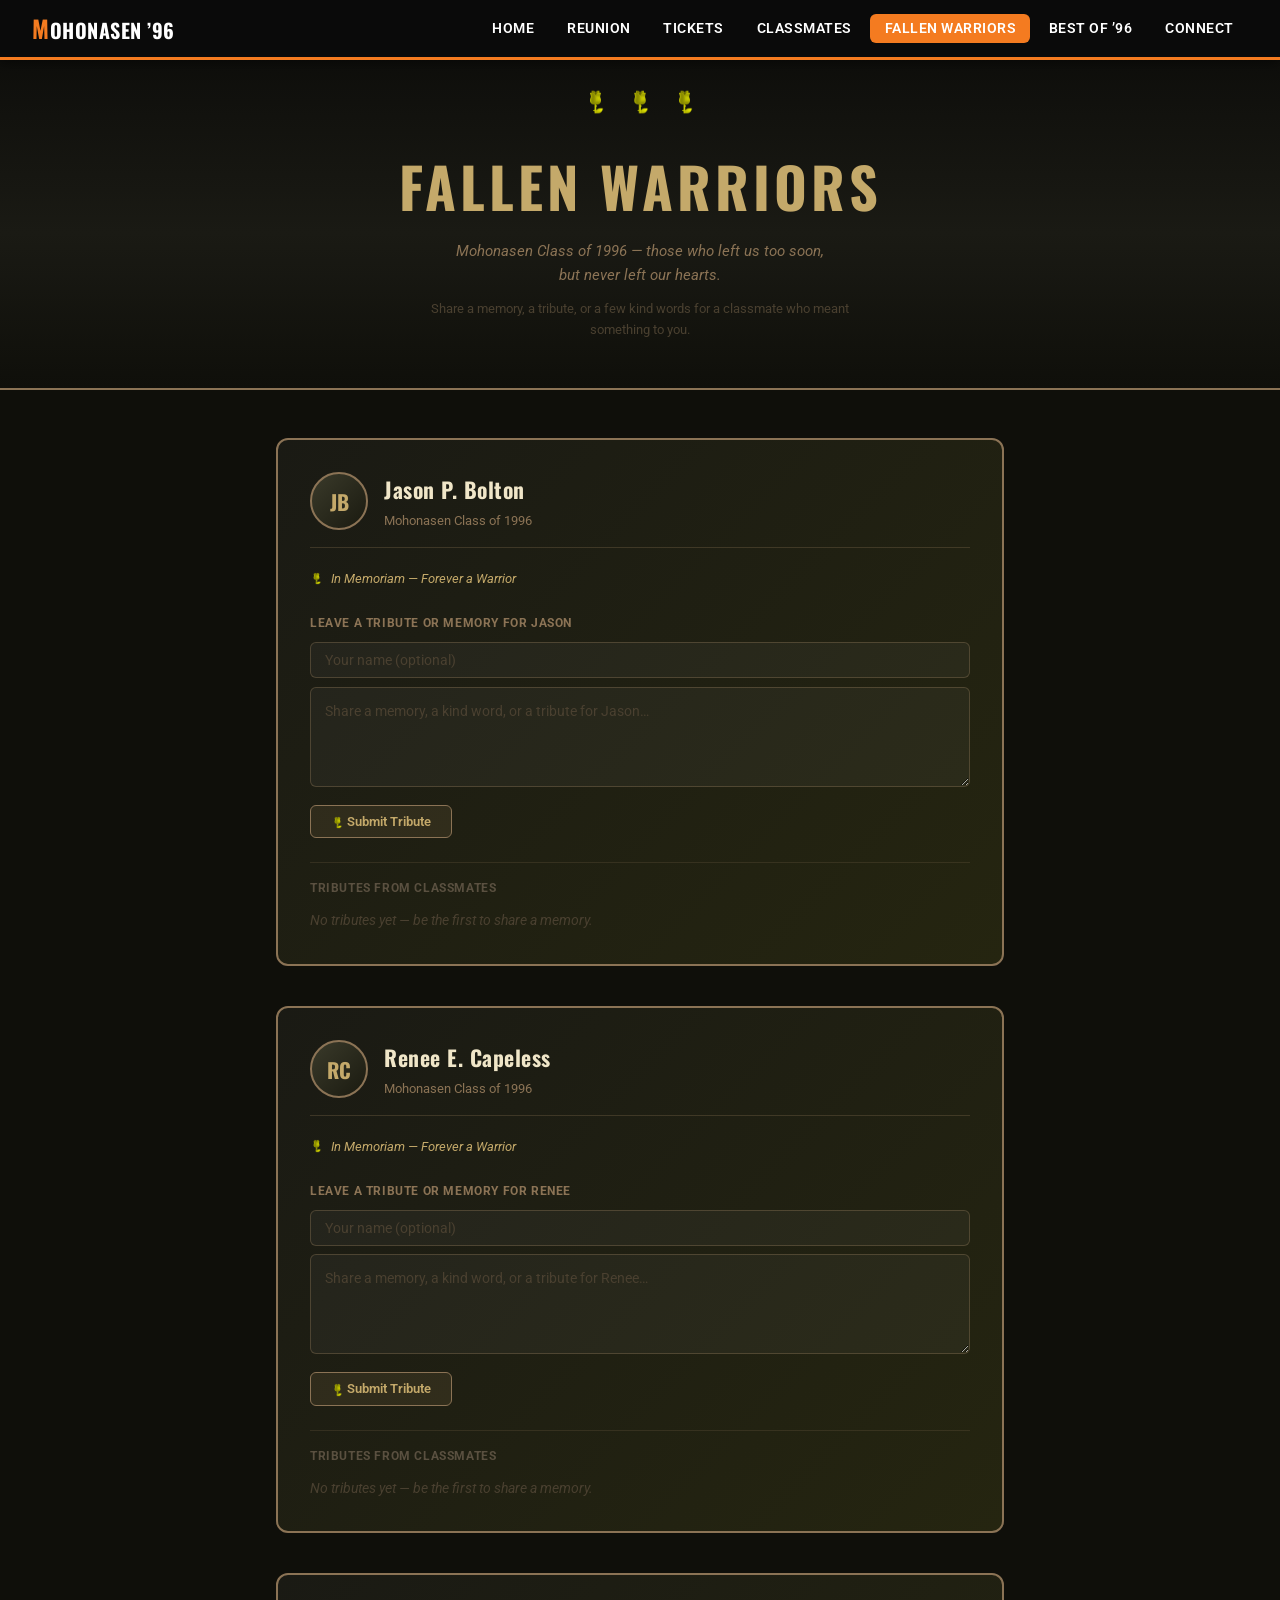
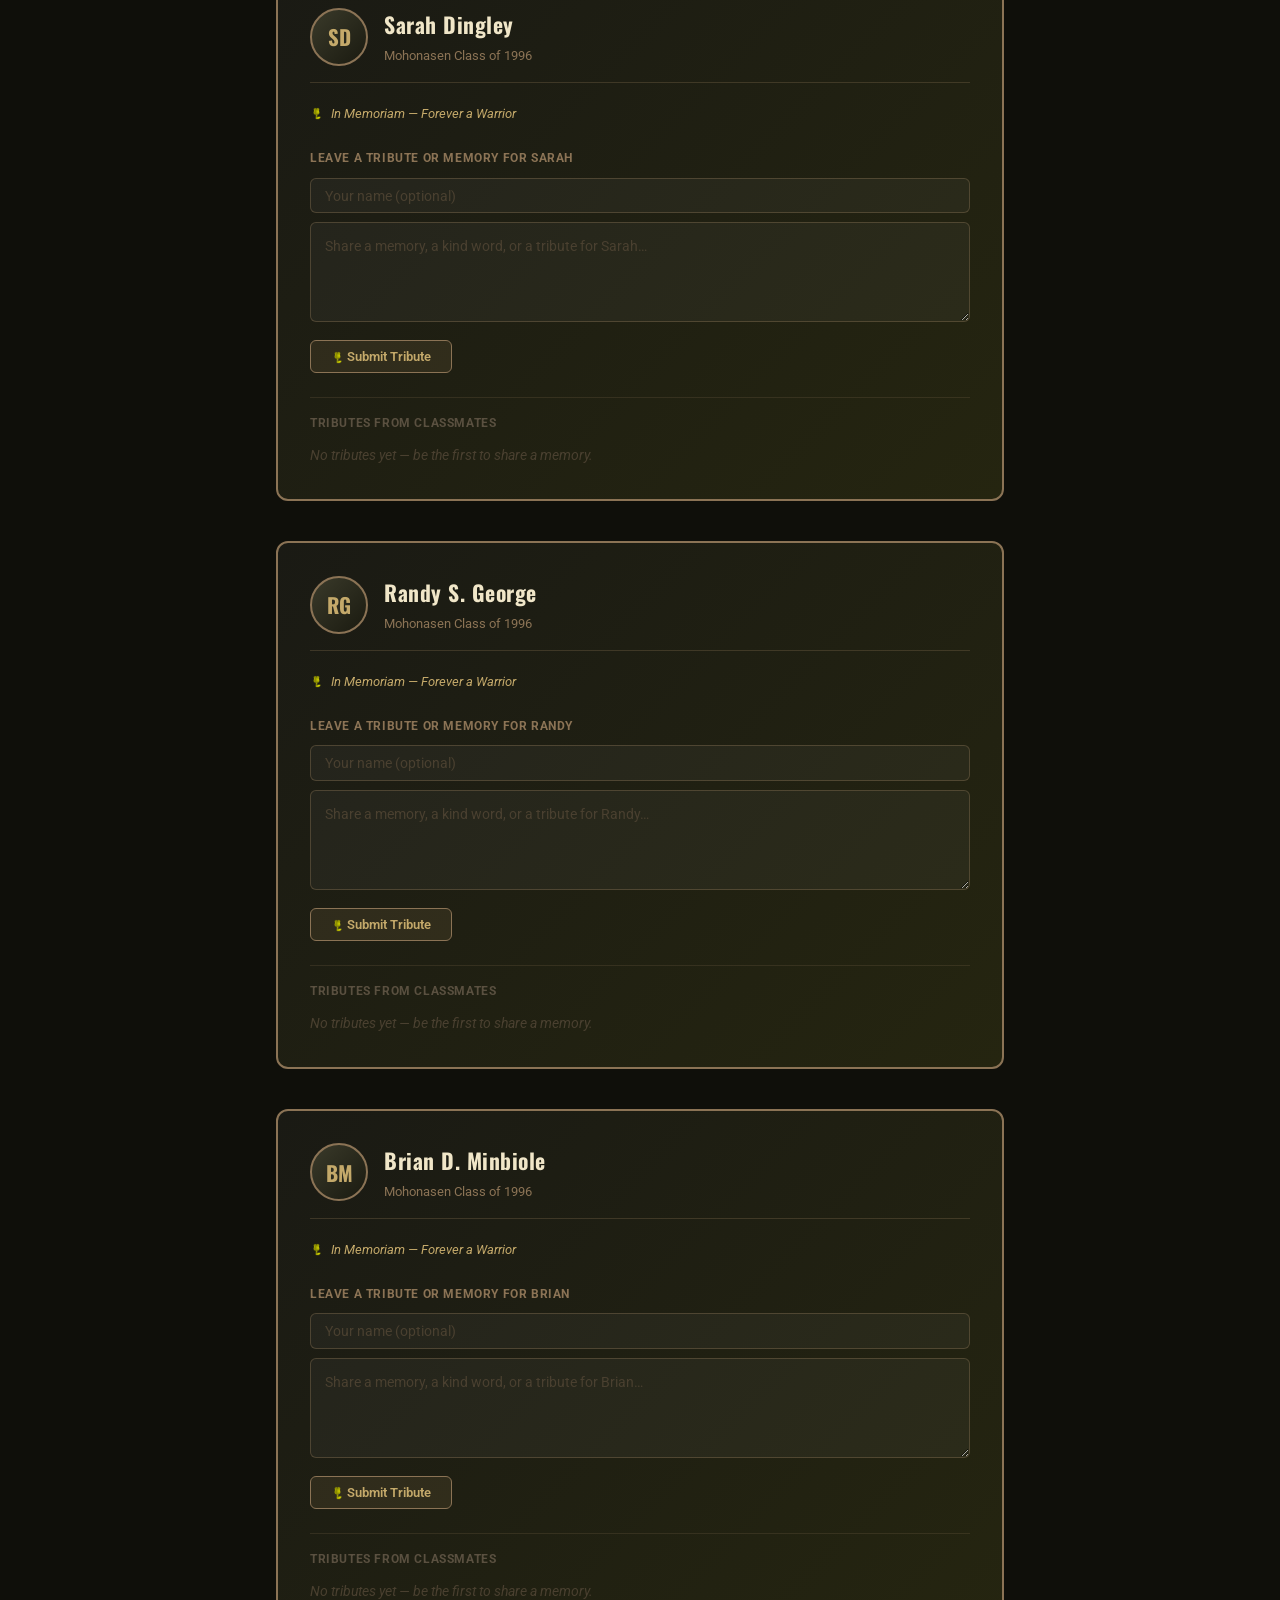
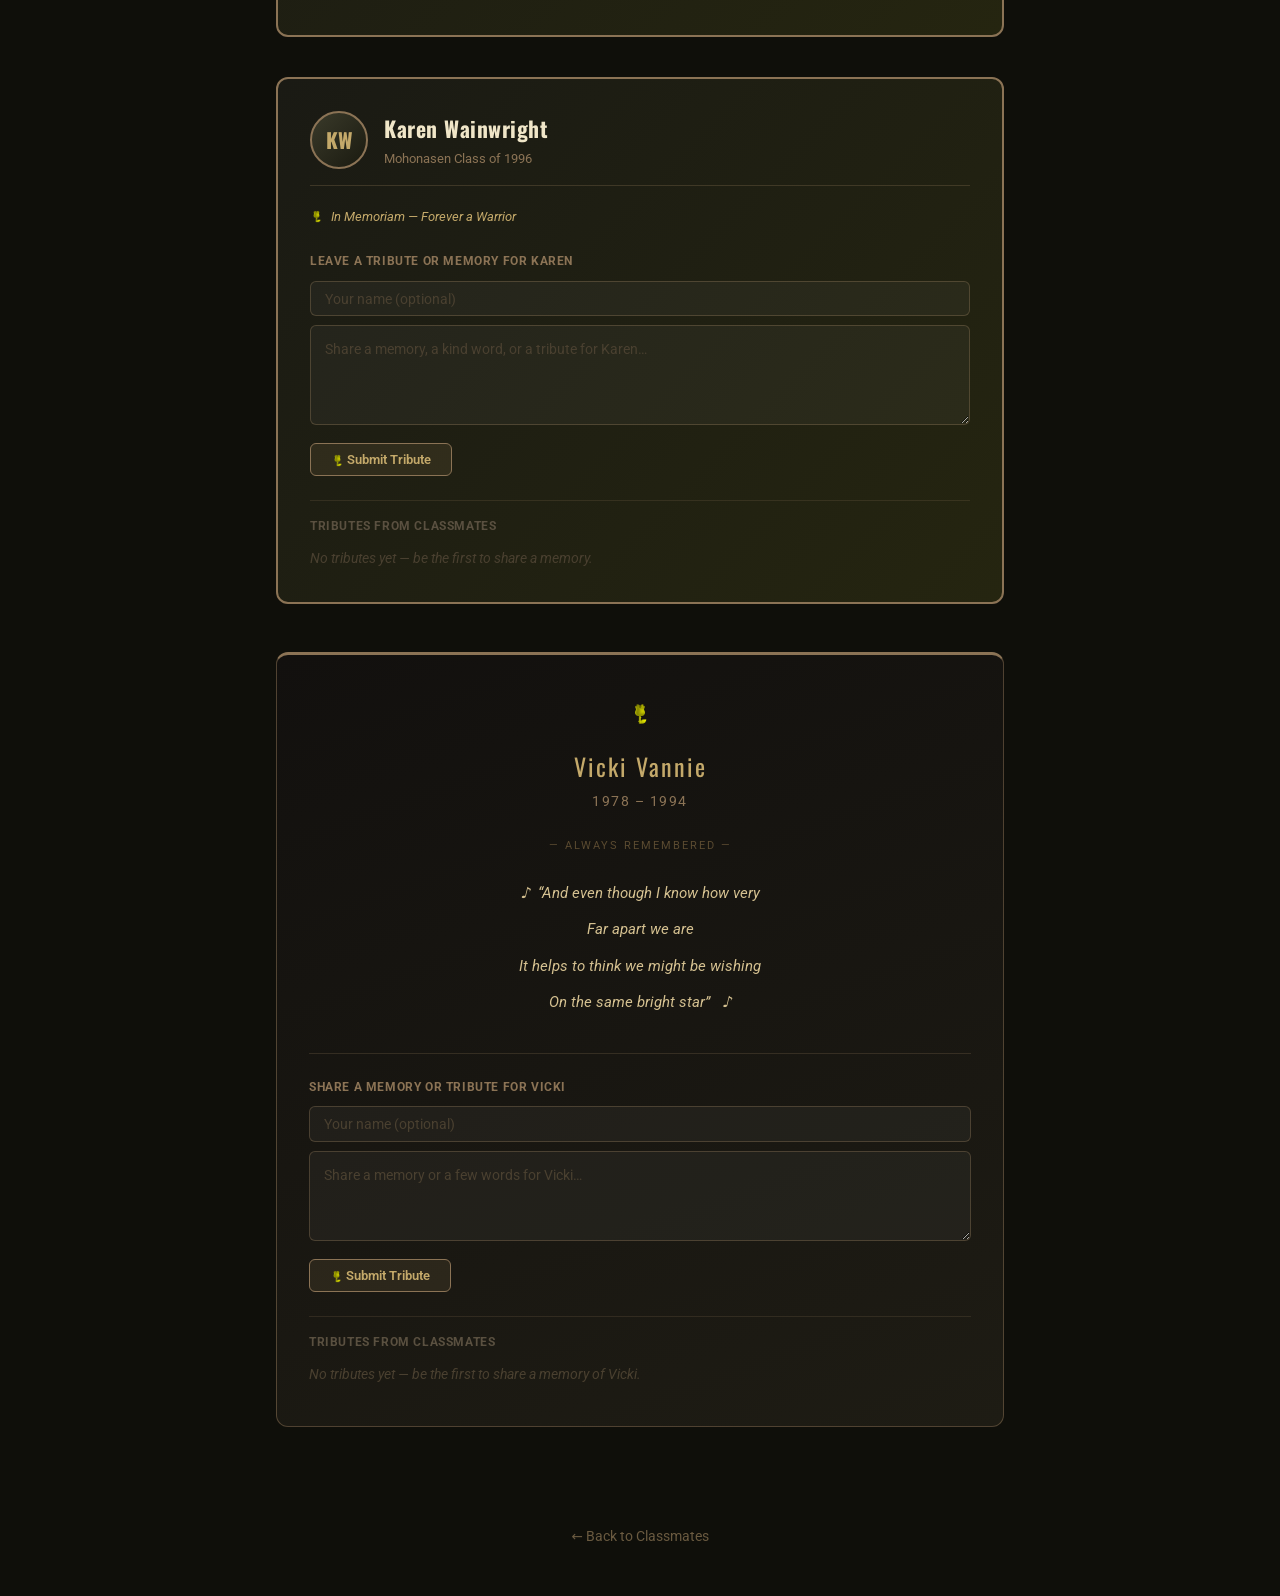
==== commit 7ed0ddc7: "Round 7: yellow rose fix, HTML flyer matching original, nav sync - Yellow rose: switch to sepia(1)+h" ====
--- a/fallen.html
+++ b/fallen.html
@@ -222,12 +222,11 @@
   <ul class="nav-links">
     <li><a href="index.html#home">Home</a></li>
     <li><a href="index.html#reunion">Reunion</a></li>
+    <li><a href="index.html#tickets">Tickets</a></li>
+    <li><a href="index.html#classmates">Classmates</a></li>
+    <li><a href="fallen.html" class="active">Fallen Warriors</a></li>
     <li><a href="index.html#bestof96">Best of &rsquo;96</a></li>
-    <li><a href="index.html#classmates">Classmates</a></li>
-    <li><a href="index.html#photos">Photos</a></li>
-    <li><a href="index.html#tickets">Tickets</a></li>
     <li><a href="index.html#connect">Connect</a></li>
-    <li><a href="fallen.html" class="active">Fallen Warriors</a></li>
   </ul>
   <button class="nav-toggle" aria-label="Open menu">&#9776;</button>
 </nav>
@@ -235,9 +234,9 @@
 <!-- ═══ HERO ══════════════════════════════════════ -->
 <header class="fallen-hero">
   <div class="fallen-hero-roses">
-    <img src="yellow-rose.png" class="rose-icon" style="height:1.6rem;width:1.6rem;" alt="🌹">
-    <img src="yellow-rose.png" class="rose-icon" style="height:1.6rem;width:1.6rem;" alt="🌹">
-    <img src="yellow-rose.png" class="rose-icon" style="height:1.6rem;width:1.6rem;" alt="🌹">
+    <img src="yellow-rose.png" class="rose-icon" style="height:1.6rem;width:1.6rem;filter:sepia(1) hue-rotate(22deg) saturate(4) brightness(1.05);" alt="🌹">
+    <img src="yellow-rose.png" class="rose-icon" style="height:1.6rem;width:1.6rem;filter:sepia(1) hue-rotate(22deg) saturate(4) brightness(1.05);" alt="🌹">
+    <img src="yellow-rose.png" class="rose-icon" style="height:1.6rem;width:1.6rem;filter:sepia(1) hue-rotate(22deg) saturate(4) brightness(1.05);" alt="🌹">
   </div>
   <h1>Fallen Warriors</h1>
   <p class="fallen-hero-sub">Mohonasen Class of 1996 &mdash; those who left us too soon,<br>but never left our hearts.</p>
--- a/style.css
+++ b/style.css
@@ -519,7 +519,7 @@
 .btn-fallen-share:hover { background: rgba(200,169,106,0.22); }
 .filter-btn.filter-fallen.active { background: #8B7355; border-color: #8B7355; color: #fff; }
 .yellow-rose { display: inline-block; filter: hue-rotate(55deg) saturate(1.5); }
-.rose-icon { height: 1.6em; width: 1.6em; vertical-align: middle; display: inline-block; filter: hue-rotate(55deg) saturate(1.4); }
+.rose-icon { height: 1.6em; width: 1.6em; vertical-align: middle; display: inline-block; filter: sepia(1) hue-rotate(22deg) saturate(4) brightness(1.05); }
 
 .card-header { display: flex; align-items: flex-start; justify-content: space-between; gap: 0.5rem; flex-wrap: wrap; }
 .card-edit-email-link { font-size: 0.72rem; color: var(--text-muted); text-decoration: underline; cursor: pointer; padding-left: 0.1rem; }
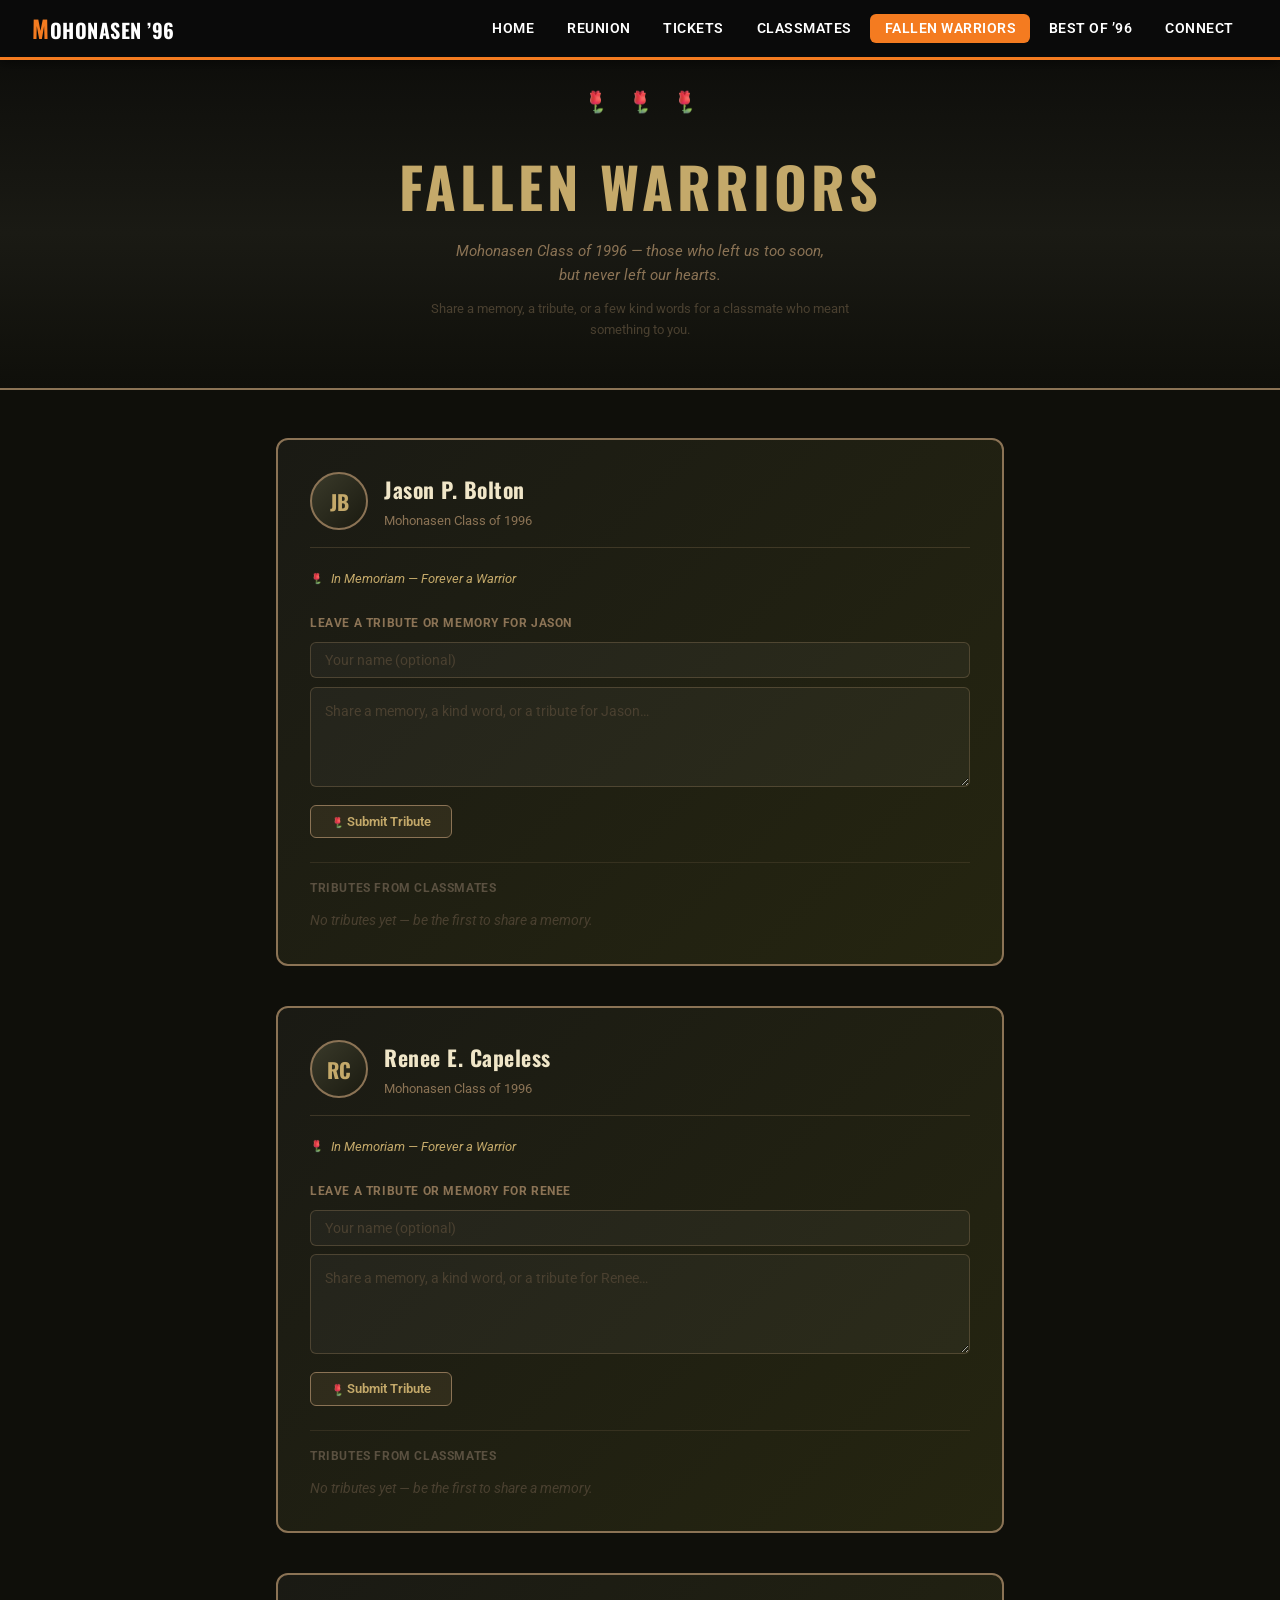
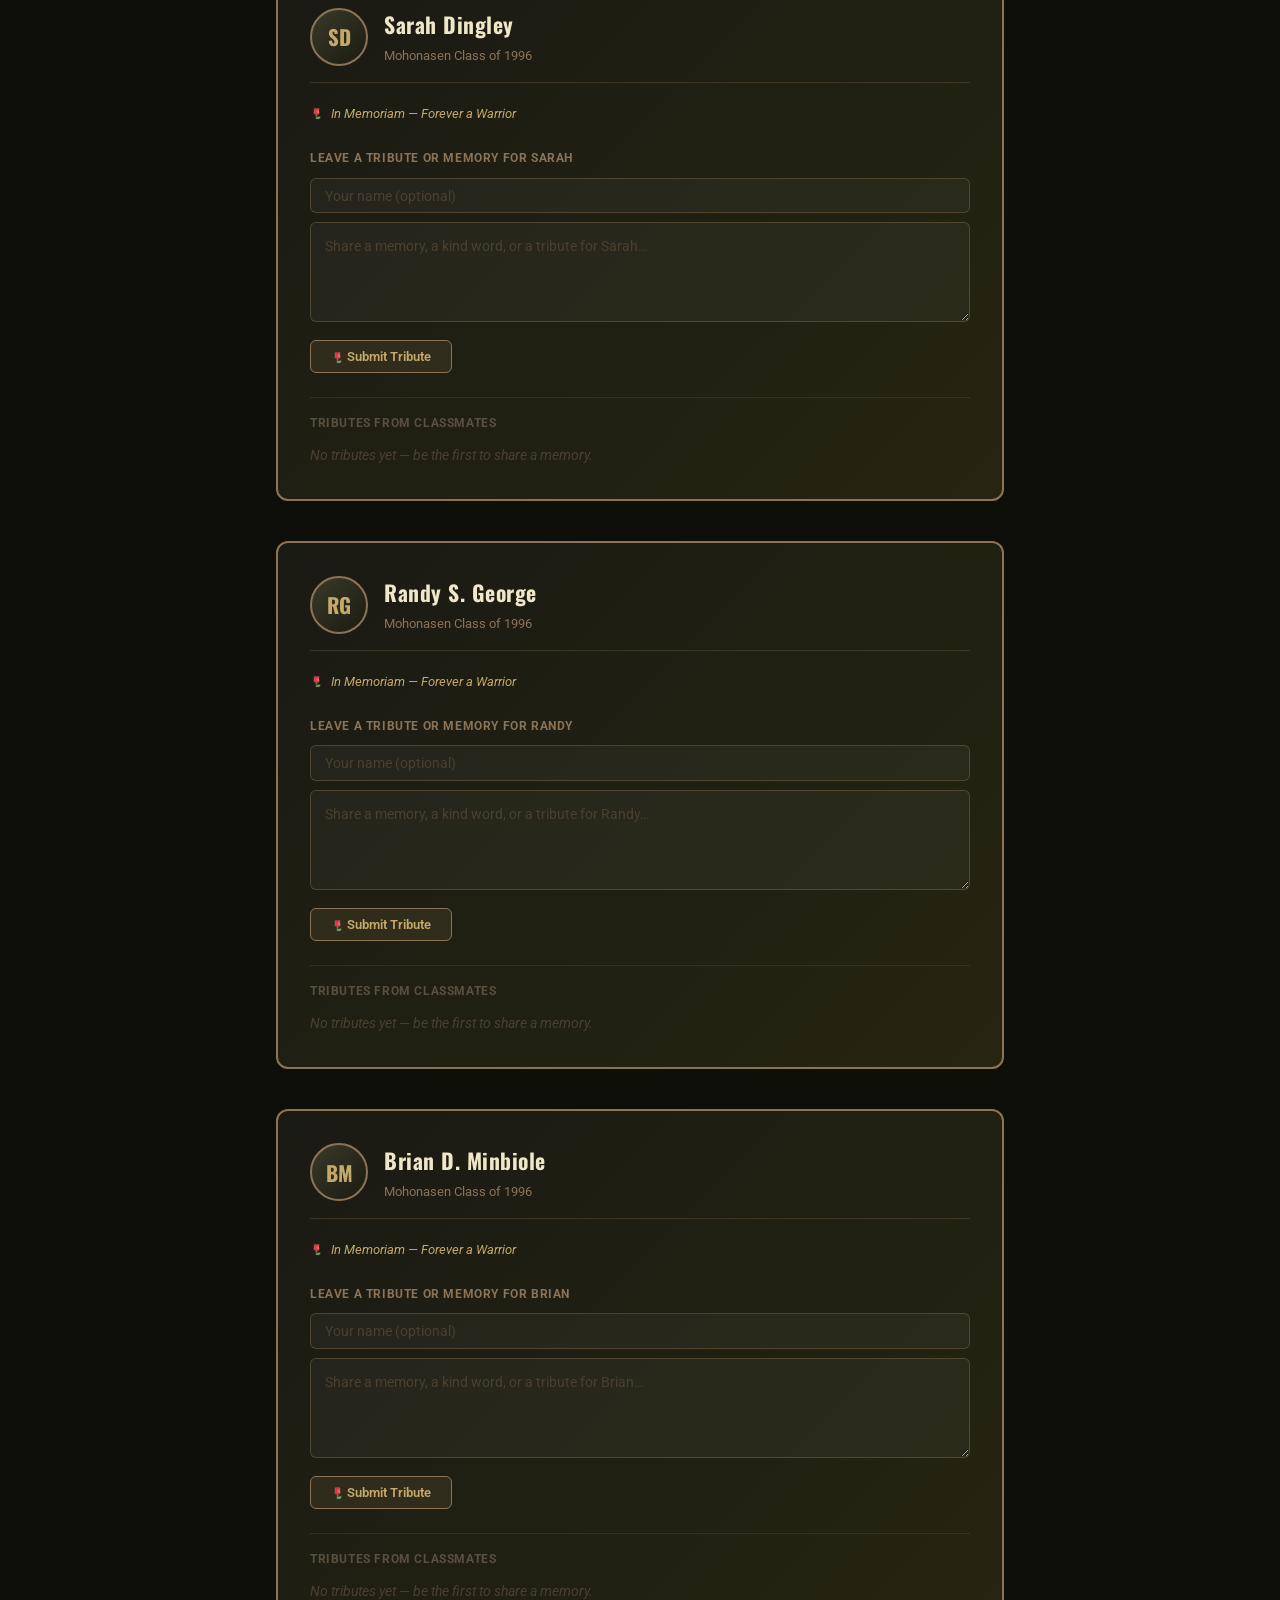
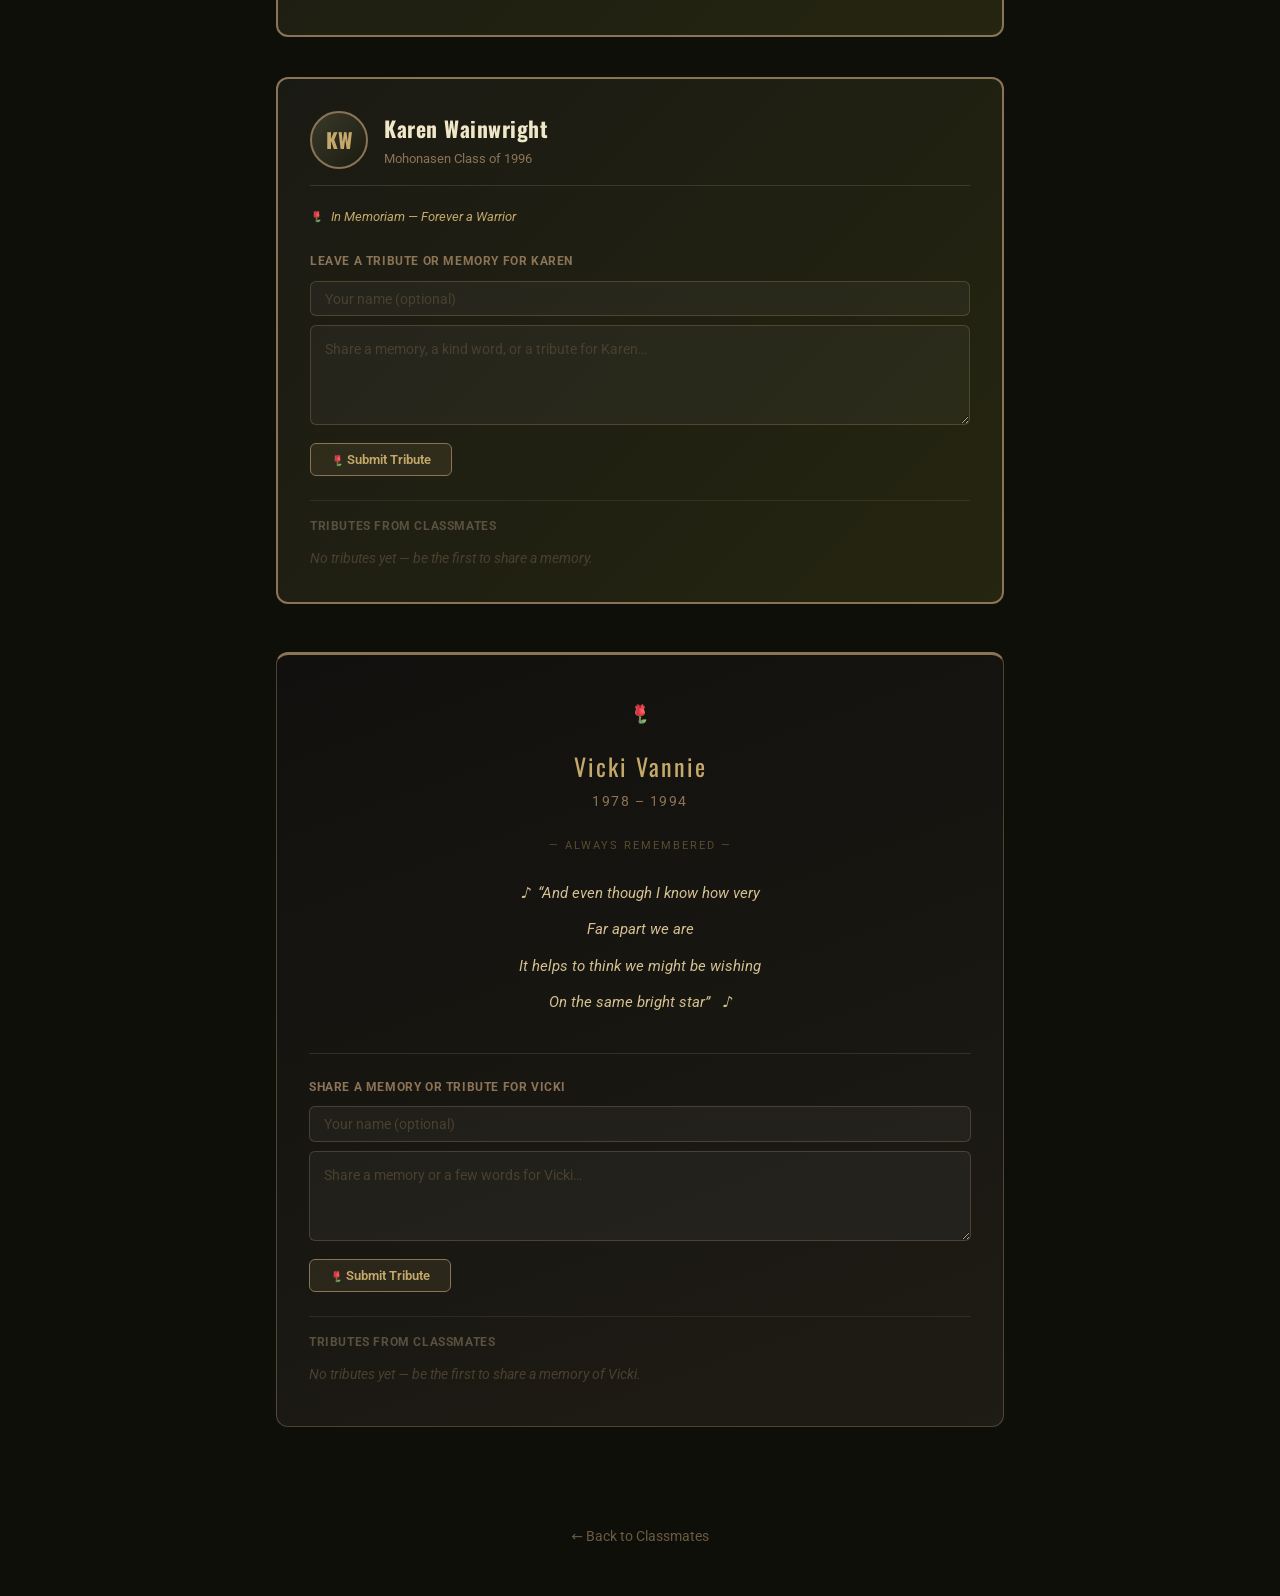
==== commit 7a0e2c29: "Add 37 married names, Ryan Fallon email, fix rose, update email btn, remove Portraits filter - Added" ====
--- a/fallen.html
+++ b/fallen.html
@@ -234,9 +234,9 @@
 <!-- ═══ HERO ══════════════════════════════════════ -->
 <header class="fallen-hero">
   <div class="fallen-hero-roses">
-    <img src="yellow-rose.png" class="rose-icon" style="height:1.6rem;width:1.6rem;filter:sepia(1) hue-rotate(22deg) saturate(4) brightness(1.05);" alt="🌹">
-    <img src="yellow-rose.png" class="rose-icon" style="height:1.6rem;width:1.6rem;filter:sepia(1) hue-rotate(22deg) saturate(4) brightness(1.05);" alt="🌹">
-    <img src="yellow-rose.png" class="rose-icon" style="height:1.6rem;width:1.6rem;filter:sepia(1) hue-rotate(22deg) saturate(4) brightness(1.05);" alt="🌹">
+    <img src="yellow-rose.png" class="rose-icon" style="height:1.6rem;width:1.6rem;" alt="🌹">
+    <img src="yellow-rose.png" class="rose-icon" style="height:1.6rem;width:1.6rem;" alt="🌹">
+    <img src="yellow-rose.png" class="rose-icon" style="height:1.6rem;width:1.6rem;" alt="🌹">
   </div>
   <h1>Fallen Warriors</h1>
   <p class="fallen-hero-sub">Mohonasen Class of 1996 &mdash; those who left us too soon,<br>but never left our hearts.</p>
--- a/style.css
+++ b/style.css
@@ -519,7 +519,7 @@
 .btn-fallen-share:hover { background: rgba(200,169,106,0.22); }
 .filter-btn.filter-fallen.active { background: #8B7355; border-color: #8B7355; color: #fff; }
 .yellow-rose { display: inline-block; filter: hue-rotate(55deg) saturate(1.5); }
-.rose-icon { height: 1.6em; width: 1.6em; vertical-align: middle; display: inline-block; filter: sepia(1) hue-rotate(22deg) saturate(4) brightness(1.05); }
+.rose-icon { height: 1.6em; width: 1.6em; vertical-align: middle; display: inline-block; }
 
 .card-header { display: flex; align-items: flex-start; justify-content: space-between; gap: 0.5rem; flex-wrap: wrap; }
 .card-edit-email-link { font-size: 0.72rem; color: var(--text-muted); text-decoration: underline; cursor: pointer; padding-left: 0.1rem; }
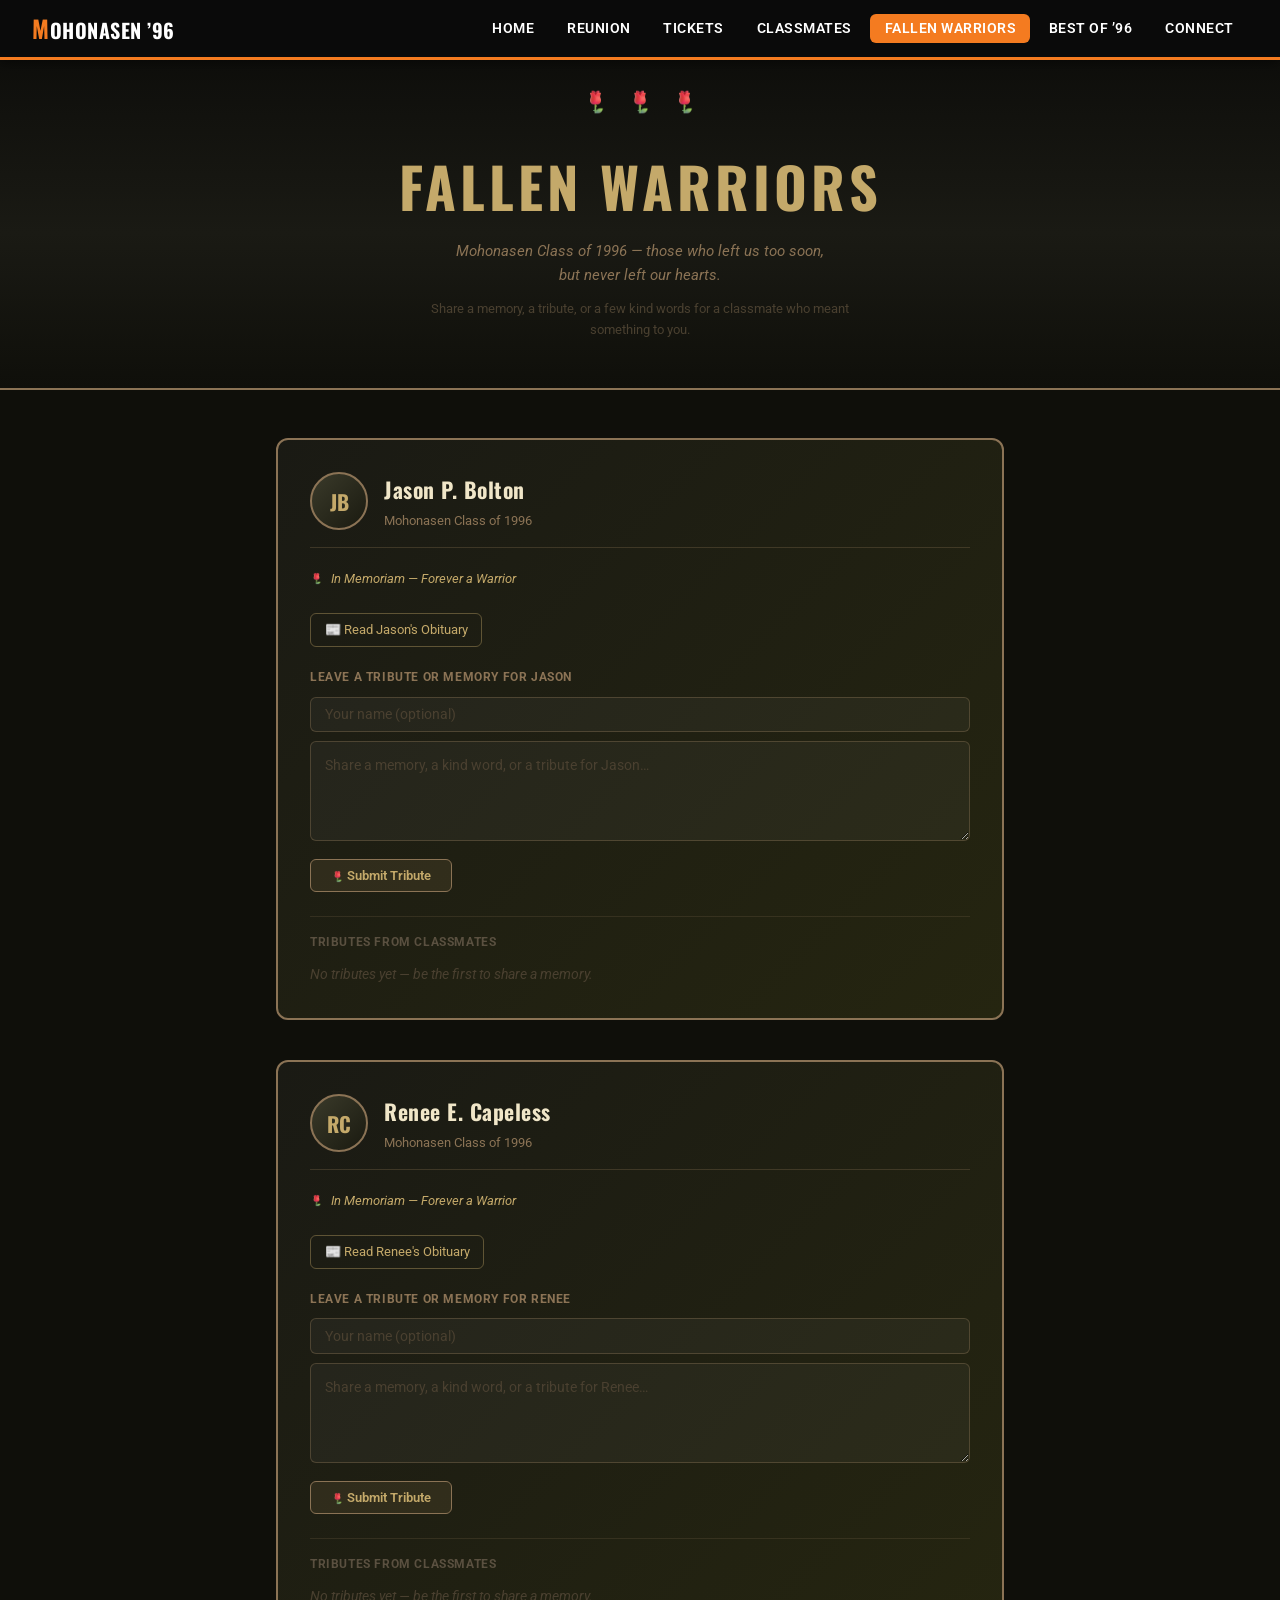
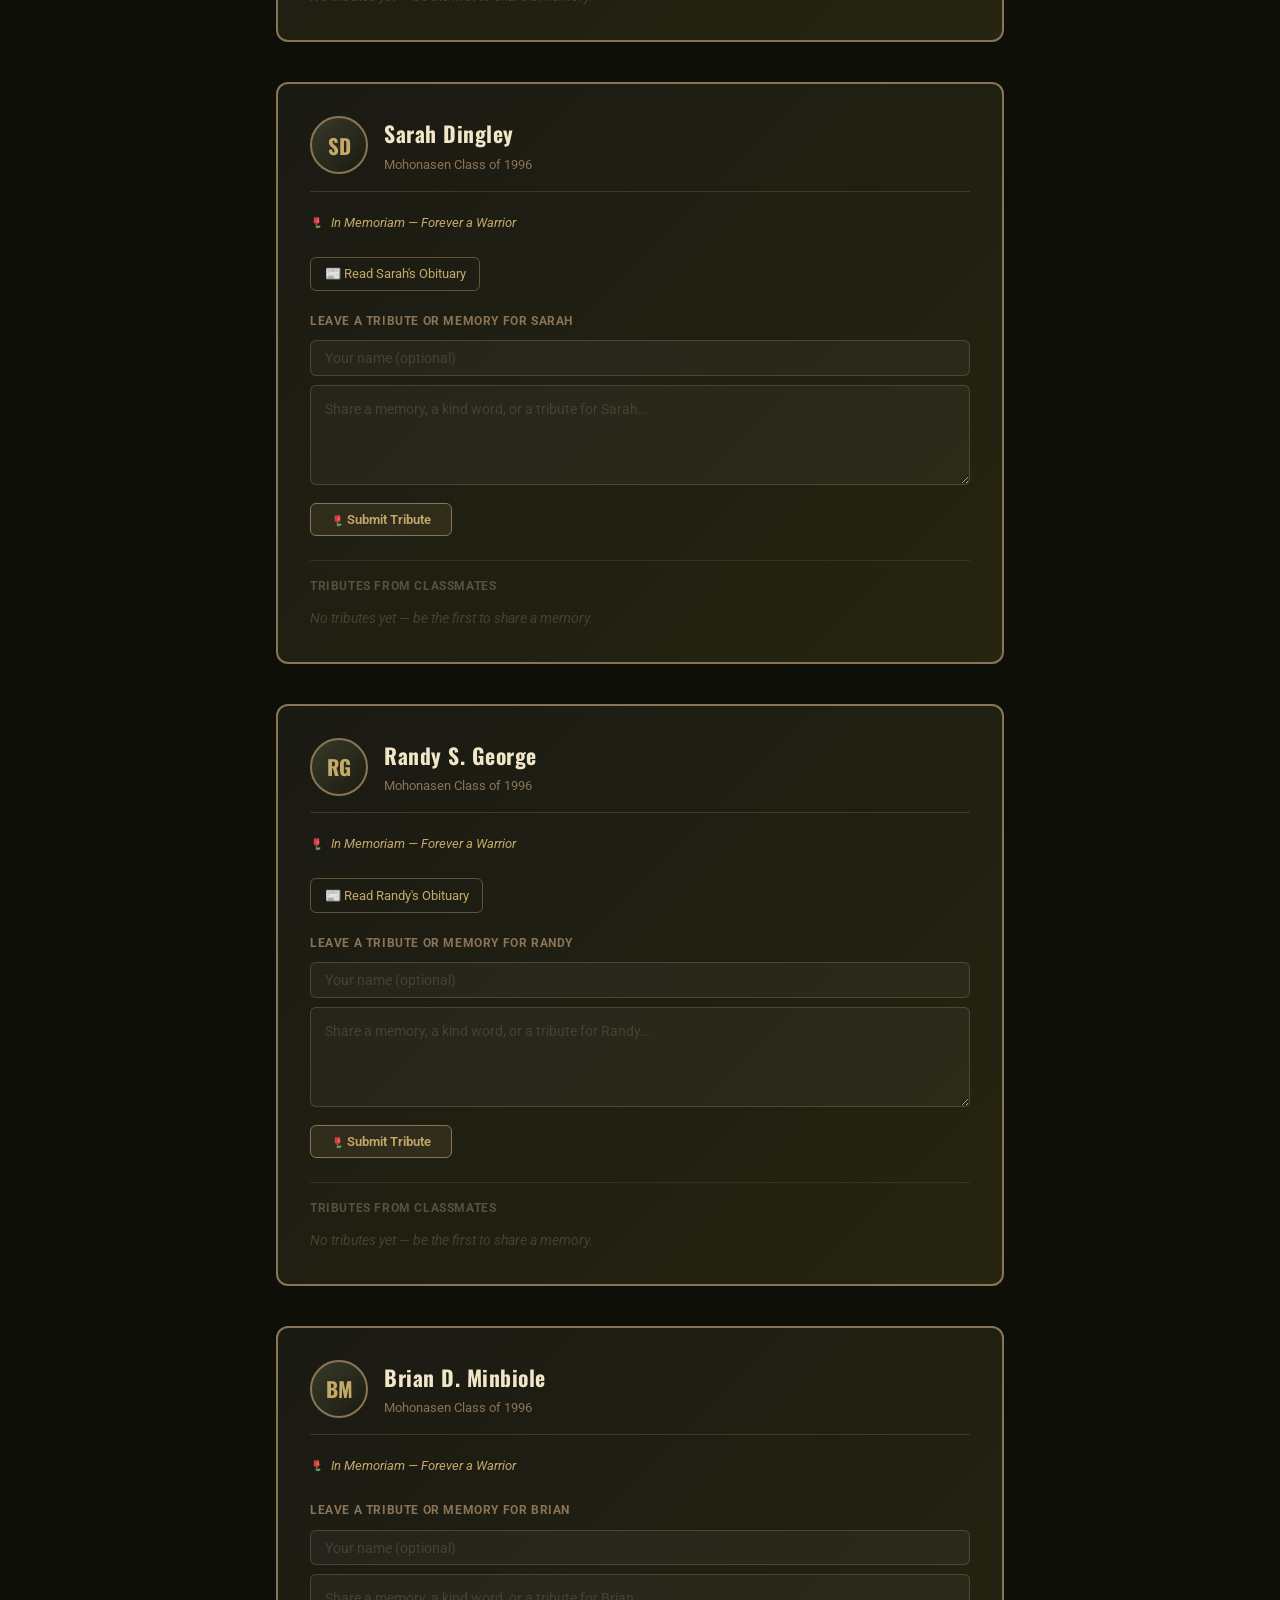
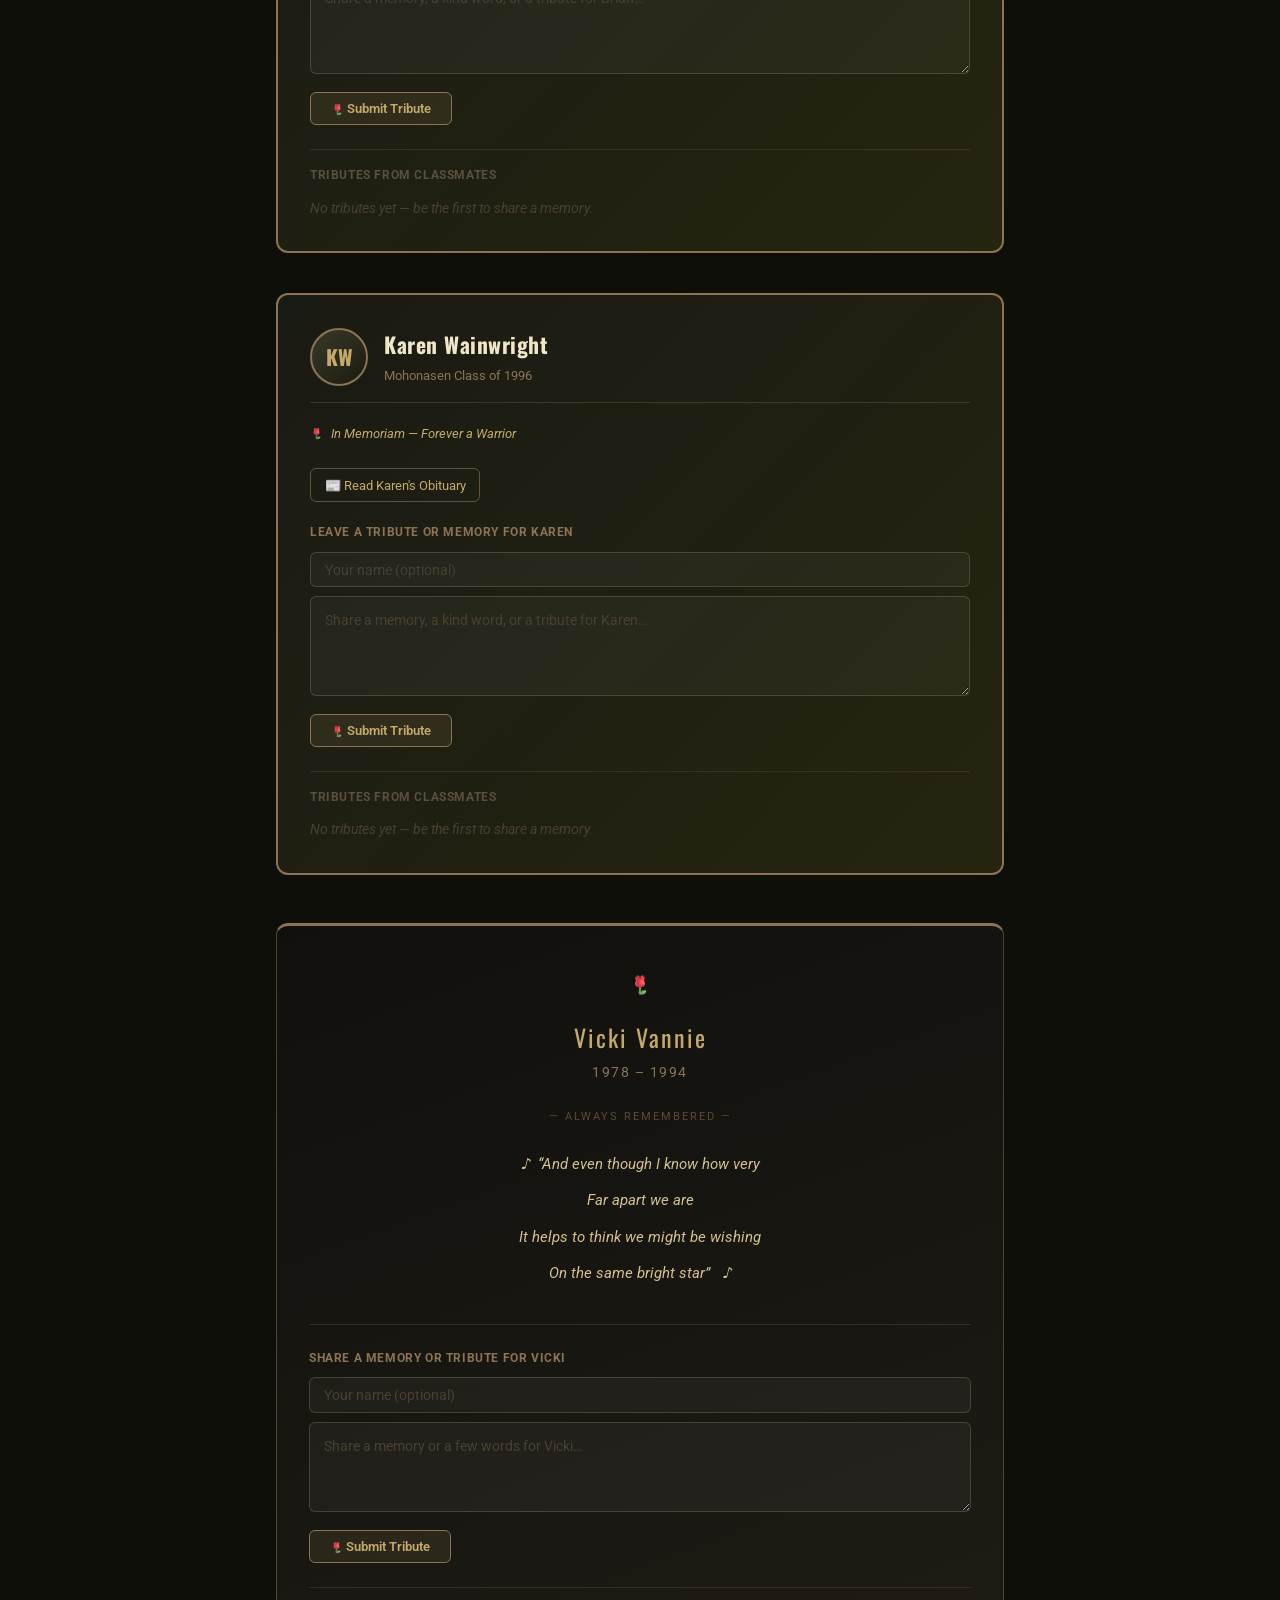
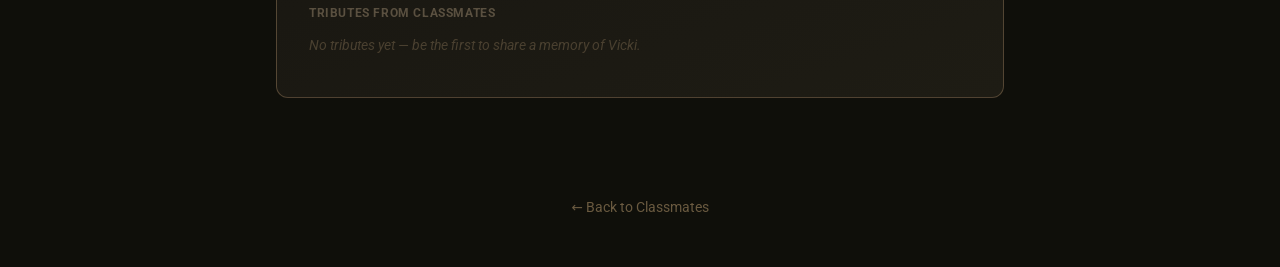
==== commit ac1b31ec: "Add obituary links for 5 fallen warriors Bolton, Capeless, Dingley, George, Wainwright — links appea" ====
--- a/fallen.html
+++ b/fallen.html
@@ -4,6 +4,7 @@
   <meta charset="UTF-8">
   <meta name="viewport" content="width=device-width, initial-scale=1.0">
   <title>Fallen Warriors — Mohonasen Class of 1996</title>
+  <link rel="icon" type="image/svg+xml" href="favicon.svg">
   <meta name="description" content="In memory of the Mohonasen High School Class of 1996 classmates who left us too soon. Share a tribute or memory.">
   <link rel="stylesheet" href="style.css">
   <link rel="preconnect" href="https://fonts.googleapis.com">
@@ -289,12 +290,12 @@
 
 <script>
 const FALLEN = [
-  { id: 12,  first: 'Jason',  last: 'Bolton',     full: 'Jason P. Bolton'   },
-  { id: 22,  first: 'Renee',  last: 'Capeless',   full: 'Renee E. Capeless' },
-  { id: 38,  first: 'Sarah',  last: 'Dingley',    full: 'Sarah Dingley'     },
-  { id: 56,  first: 'Randy',  last: 'George',     full: 'Randy S. George'   },
-  { id: 127, first: 'Brian',  last: 'Minbiole',   full: 'Brian D. Minbiole' },
-  { id: 204, first: 'Karen',  last: 'Wainwright', full: 'Karen Wainwright'  }
+  { id: 12,  first: 'Jason',  last: 'Bolton',     full: 'Jason P. Bolton',   obit: 'https://www.demarcostonefuneralhome.com/obituaries/jason-bolton' },
+  { id: 22,  first: 'Renee',  last: 'Capeless',   full: 'Renee E. Capeless', obit: 'https://www.legacy.com/us/obituaries/dailygazette/name/renee-capeless-obituary?id=25689903' },
+  { id: 38,  first: 'Sarah',  last: 'Dingley',    full: 'Sarah Dingley',     obit: 'https://www.demarcostonefuneralhome.com/obituaries/sarah-dingley' },
+  { id: 56,  first: 'Randy',  last: 'George',     full: 'Randy S. George',   obit: 'https://www.legacy.com/obituaries/name/randy-george-obituary?pid=151250954' },
+  { id: 127, first: 'Brian',  last: 'Minbiole',   full: 'Brian D. Minbiole'  },
+  { id: 204, first: 'Karen',  last: 'Wainwright', full: 'Karen Wainwright',  obit: 'https://www.newcomeralbany.com/obituaries/karen-m-segretto' }
 ];
 
 const TRIBUTES_KEY = 'mhs96_tributes';
@@ -400,6 +401,13 @@
         '<img src="yellow-rose.png" class="rose-icon" style="height:1em;width:1em;" alt="🌹">' +
         '<span>In Memoriam &mdash; Forever a Warrior</span>' +
       '</div>' +
+      (w.obit ? '<div style="margin-bottom:1.25rem;">' +
+        '<a href="' + w.obit + '" target="_blank" rel="noopener" ' +
+           'style="display:inline-flex;align-items:center;gap:0.4rem;font-size:0.82rem;color:#C4A96A;border:1px solid rgba(196,169,106,0.4);border-radius:6px;padding:0.35rem 0.85rem;text-decoration:none;transition:background 0.2s;" ' +
+           'onmouseover="this.style.background=\'rgba(196,169,106,0.12)\'" onmouseout="this.style.background=\'\'">'+
+          '📰 Read ' + w.first + '\'s Obituary' +
+        '</a>' +
+      '</div>' : '') +
       '<label class="tribute-form-label" for="tribute-' + w.id + '">Leave a tribute or memory for ' + w.first + '</label>' +
       '<input type="text" class="tribute-author-field" id="author-' + w.id + '"' +
              ' placeholder="Your name (optional)" autocomplete="name">' +
--- a/style.css
+++ b/style.css
@@ -1286,6 +1286,157 @@
 }
 .profile-modal-footer .btn { flex: 1; justify-content: center; }
 
+/* ── VIEW CLASSMATE BUTTON ──────────────────────── */
+.btn-view-classmate {
+  background: var(--dark);
+  color: var(--white);
+  border: 1px solid #444;
+  font-size: 0.72rem;
+}
+.btn-view-classmate:hover {
+  background: var(--orange);
+  border-color: var(--orange);
+  color: var(--white);
+  text-decoration: none;
+}
+
+/* ── VIEW CLASSMATE MODAL ───────────────────────── */
+.view-classmate-modal {
+  max-width: 520px;
+}
+.vcm-top {
+  display: flex;
+  gap: 1.25rem;
+  align-items: flex-start;
+  padding: 1.25rem 1.5rem 0.75rem;
+}
+.vcm-photo-wrap {
+  width: 110px;
+  height: 134px;
+  flex-shrink: 0;
+  border-radius: 8px;
+  overflow: hidden;
+  border: 2px solid var(--border);
+  background: var(--orange);
+  display: flex;
+  align-items: center;
+  justify-content: center;
+}
+.vcm-initials {
+  width: 100%;
+  height: 100%;
+  color: #fff;
+  font-weight: 900;
+  font-size: 2.2rem;
+  align-items: center;
+  justify-content: center;
+}
+.vcm-name-block { display: flex; flex-direction: column; gap: 0.3rem; }
+.vcm-name  { font-size: 1.25rem; font-weight: 900; color: var(--dark); line-height: 1.2; }
+.vcm-sub   { font-size: 0.8rem; color: var(--text-muted); }
+.vcm-section {
+  border-top: 1px solid var(--border);
+  padding: 0.85rem 1.5rem;
+  display: flex;
+  flex-direction: column;
+  gap: 0.45rem;
+}
+.vcm-section-label {
+  font-size: 0.75rem;
+  font-weight: 700;
+  text-transform: uppercase;
+  letter-spacing: 0.5px;
+  color: var(--text-muted);
+  margin-bottom: 0.3rem;
+}
+.vcm-row {
+  display: flex;
+  gap: 0.6rem;
+  align-items: baseline;
+  font-size: 0.85rem;
+}
+.vcm-row-block { flex-direction: column; gap: 0.2rem; }
+.vcm-label {
+  font-weight: 700;
+  color: var(--text-muted);
+  min-width: 88px;
+  flex-shrink: 0;
+  font-size: 0.78rem;
+  text-transform: uppercase;
+  letter-spacing: 0.4px;
+}
+.vcm-value { color: var(--dark); }
+.vcm-memory { margin: 0; font-style: italic; color: var(--text-muted); line-height: 1.5; font-size: 0.85rem; }
+.vcm-photos-row { display: flex; gap: 0.45rem; flex-wrap: wrap; }
+.vcm-thumb {
+  width: 76px;
+  height: 76px;
+  object-fit: cover;
+  border-radius: 6px;
+  border: 2px solid var(--border);
+  cursor: pointer;
+  transition: border-color 0.2s;
+}
+.vcm-thumb:hover { border-color: var(--missing-red); }
+.vcm-actions {
+  border-top: 1px solid var(--border);
+  padding: 0.85rem 1.5rem;
+  display: flex;
+  gap: 0.6rem;
+  flex-wrap: wrap;
+}
+
+/* ── CARD PHOTOS ────────────────────────────────── */
+.card-photos-section {
+  padding: 0.5rem 0.75rem 0.4rem;
+  border-top: 1px solid var(--border);
+  display: flex;
+  align-items: center;
+  flex-wrap: wrap;
+  gap: 0.4rem;
+}
+.card-photos-grid {
+  display: flex;
+  gap: 0.35rem;
+  flex-wrap: wrap;
+}
+.card-photo-thumb {
+  width: 52px;
+  height: 52px;
+  border-radius: 6px;
+  overflow: hidden;
+  border: 2px solid var(--border);
+  cursor: pointer;
+  transition: border-color 0.2s, opacity 0.2s;
+  flex-shrink: 0;
+}
+.card-photo-thumb:hover {
+  border-color: var(--missing-red);
+  opacity: 0.85;
+}
+.card-photo-thumb img {
+  width: 100%;
+  height: 100%;
+  object-fit: cover;
+  display: block;
+}
+.btn-add-photo {
+  font-size: 0.73rem;
+  padding: 0.28rem 0.6rem;
+  border-radius: 6px;
+  background: var(--light-bg);
+  border: 1.5px dashed var(--border);
+  color: var(--text-muted);
+  cursor: pointer;
+  transition: border-color 0.2s, color 0.2s;
+  white-space: nowrap;
+  user-select: none;
+}
+.btn-add-photo:hover {
+  border-color: var(--orange);
+  color: var(--orange);
+}
+
 @media (max-width: 768px) {
   .flyer-body { grid-template-columns: 1fr; }
   .flyer-price-badge { flex-direction: row; min-width: auto; width: 100%; justify-content: center; gap: 1rem; padding: 1rem; }
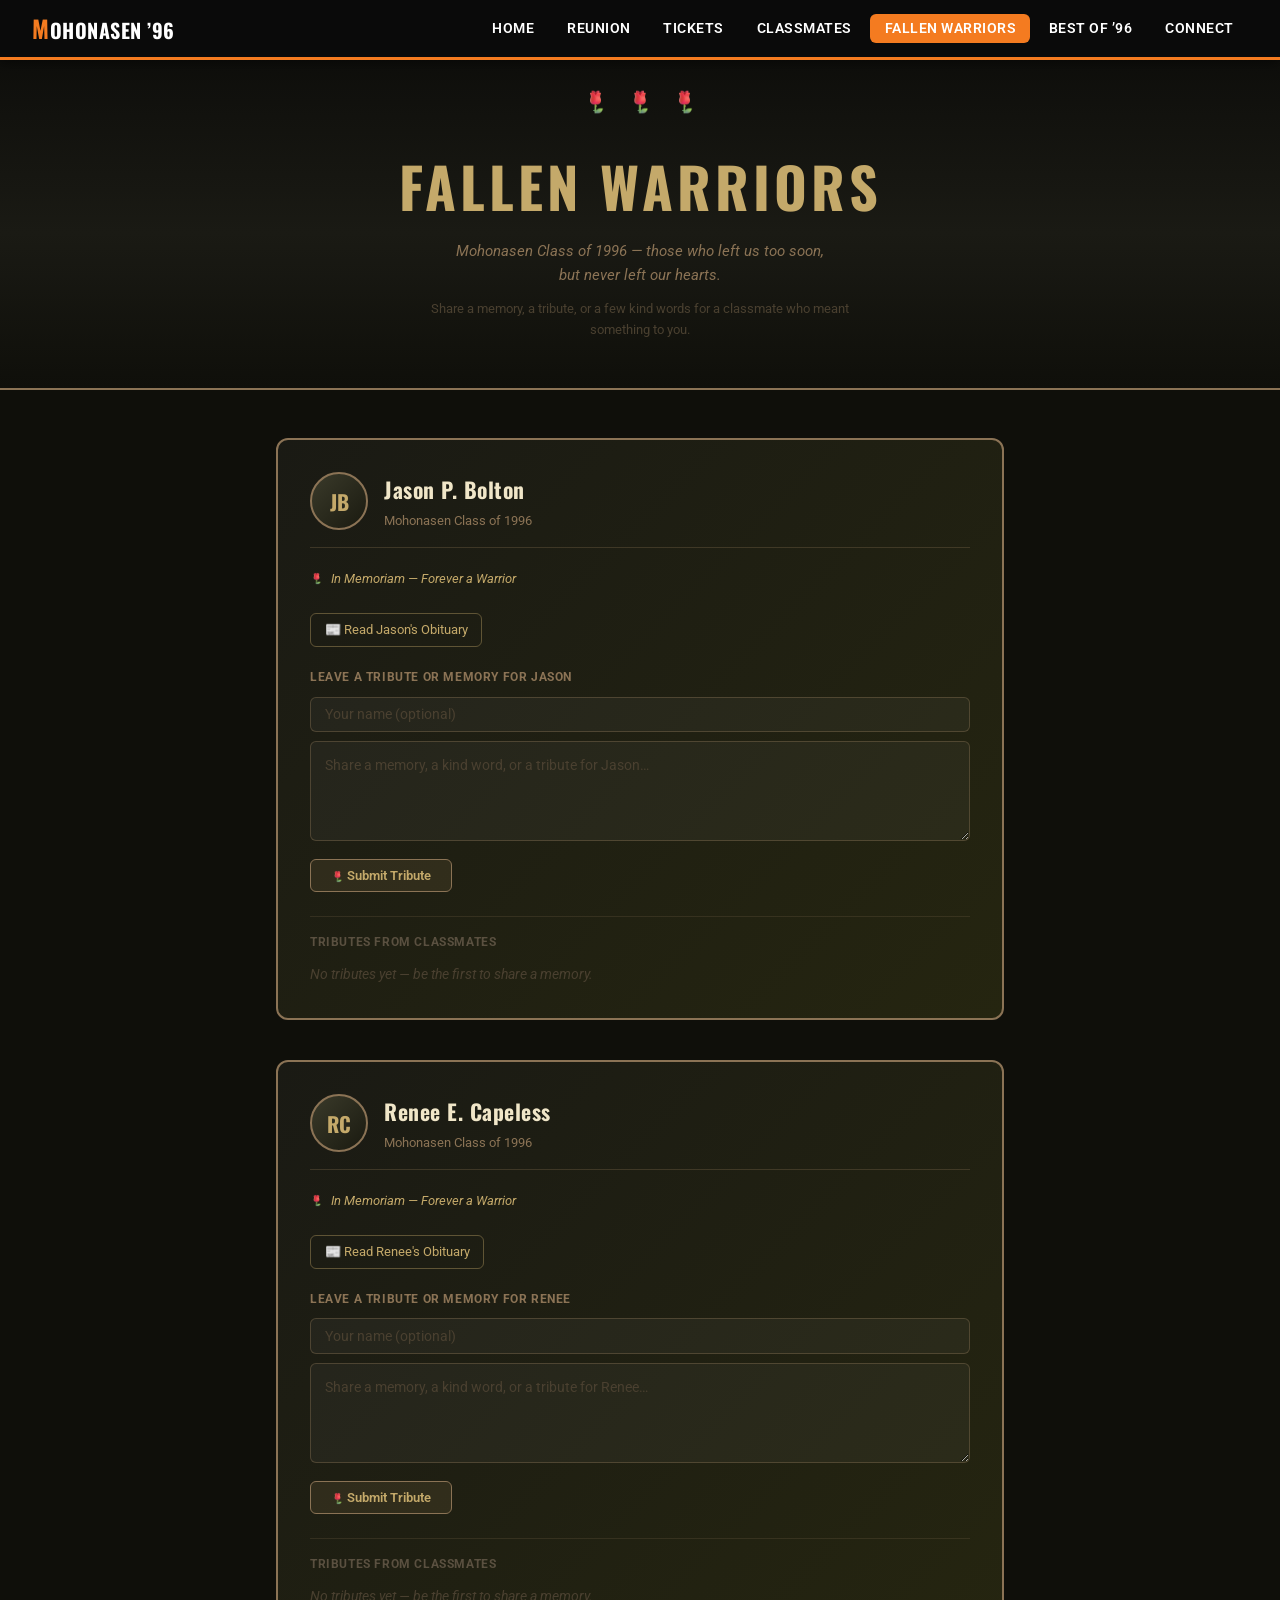
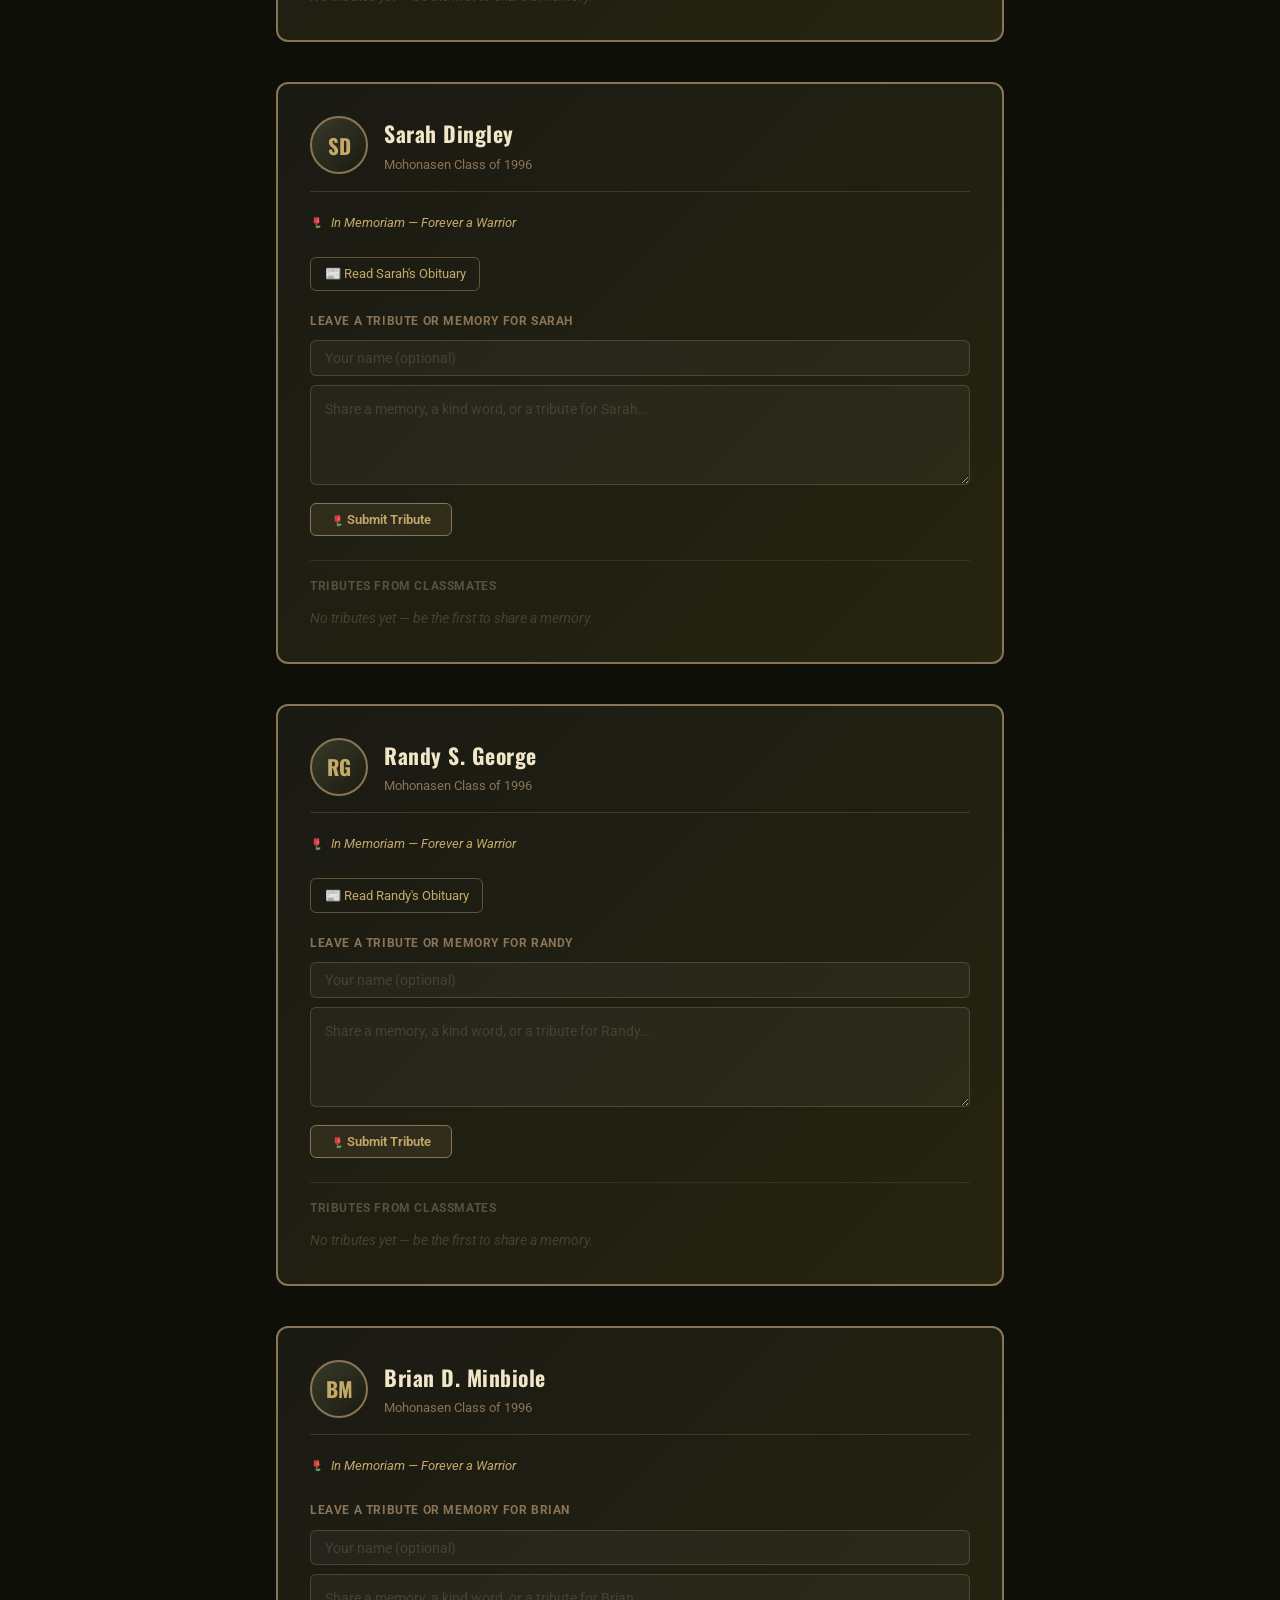
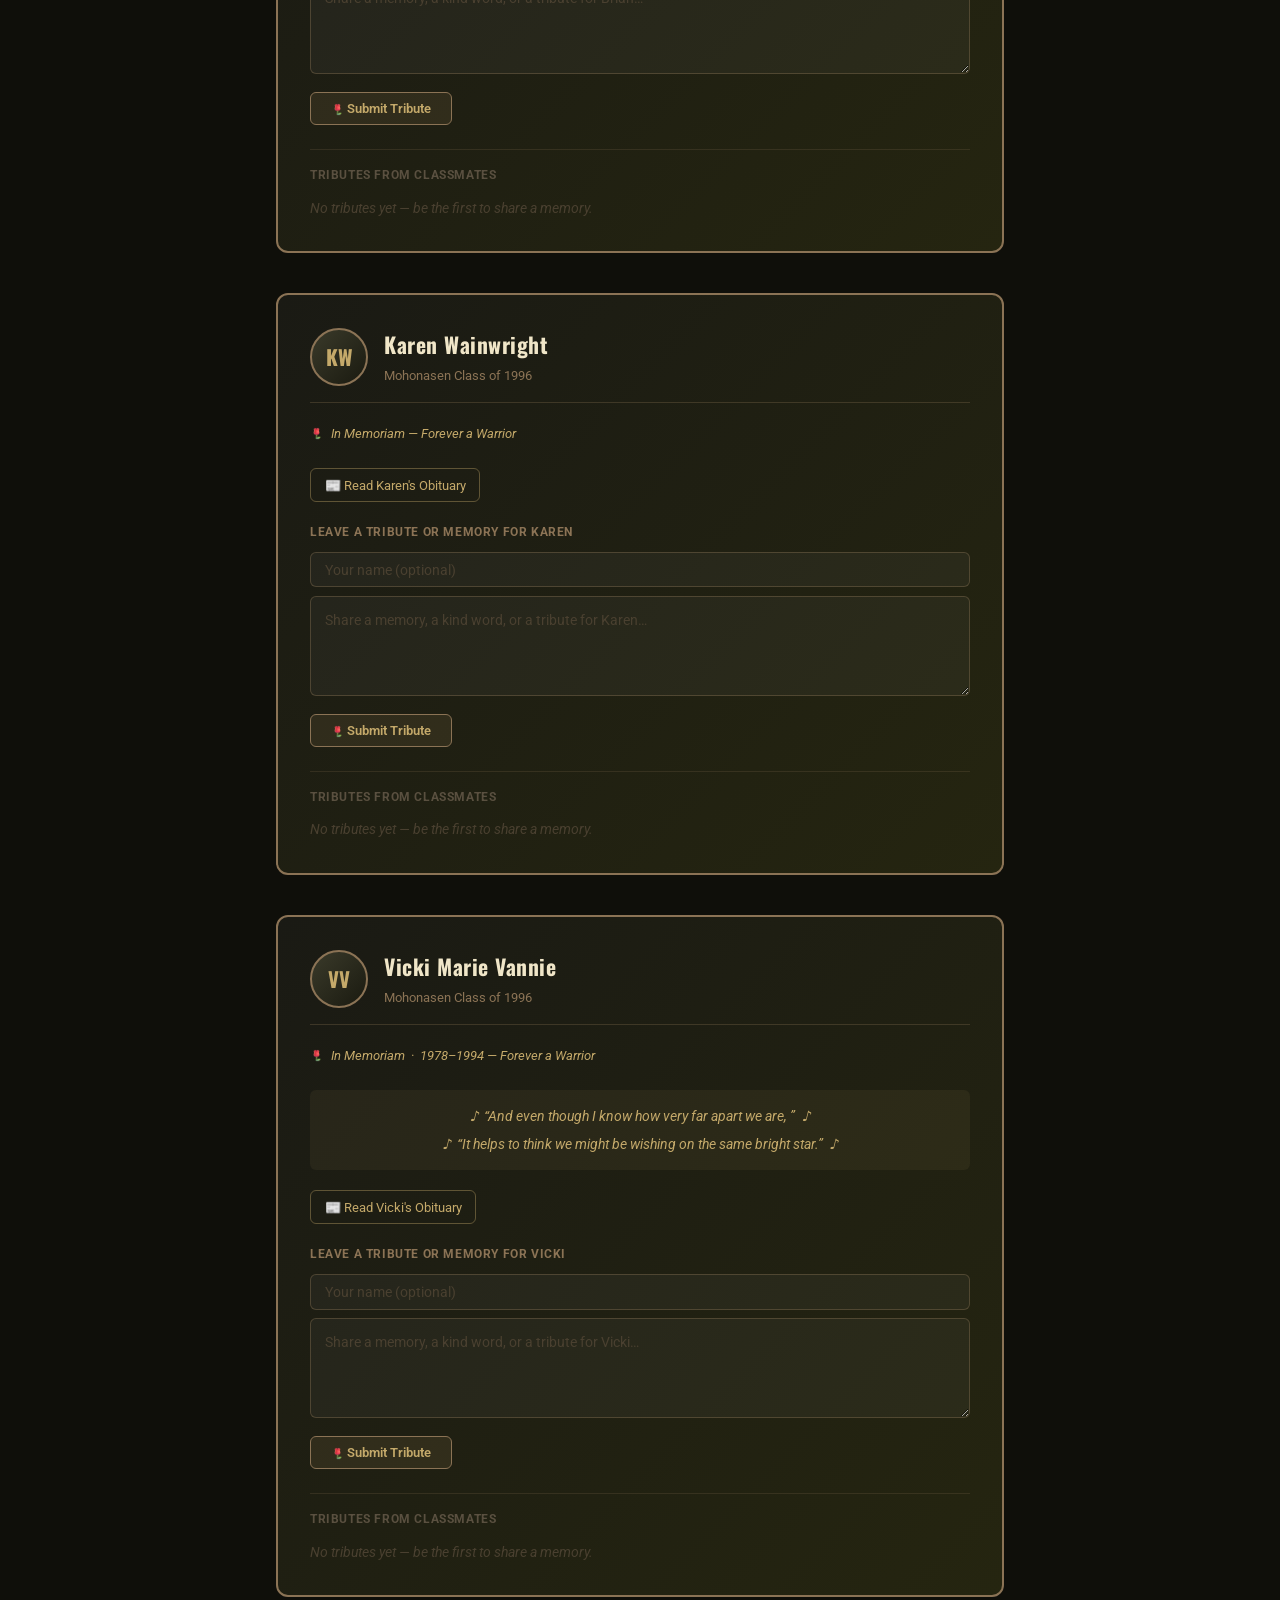
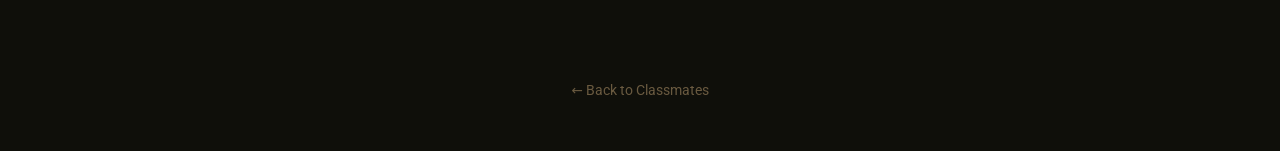
==== commit 1df159d2: "Add Vicki Marie Vannie as a proper fallen warrior with obituary link Moves her from the legacy hand-" ====
--- a/fallen.html
+++ b/fallen.html
@@ -248,38 +248,6 @@
 <main>
   <div class="fallen-warriors-list" id="warriorList"></div>
 
-  <!-- ─── VICKI VANNIE ─────────────────────────── -->
-  <div class="vicki-section">
-    <div class="vicki-card" id="vicki-vannie">
-      <div class="vicki-rose"><img src="yellow-rose.png" class="rose-icon" style="height:1.4rem;width:1.4rem;" alt="🌹"></div>
-      <div class="vicki-title">Vicki Vannie</div>
-      <div class="vicki-years">1978 &ndash; 1994</div>
-      <div class="vicki-divider">— Always Remembered —</div>
-      <div class="vicki-lyrics">
-        ♪ &nbsp;&ldquo;And even though I know how very<br>
-        Far apart we are<br>
-        It helps to think we might be wishing<br>
-        On the same bright star&rdquo; &nbsp; ♪
-      </div>
-
-      <!-- Tribute form for Vicki -->
-      <div style="margin-top:2rem;padding-top:1.5rem;border-top:1px solid rgba(139,115,85,0.25);text-align:left;">
-        <label class="tribute-form-label" style="color:#8B7355;font-size:0.75rem;font-weight:700;text-transform:uppercase;letter-spacing:0.6px;display:block;margin-bottom:0.6rem;"
-               for="tribute-vicki">Share a memory or tribute for Vicki</label>
-        <input type="text" class="tribute-author-field" id="author-vicki"
-               placeholder="Your name (optional)" autocomplete="name"
-               style="width:100%;padding:0.55rem 0.85rem;background:rgba(255,255,255,0.04);border:1px solid rgba(139,115,85,0.4);border-radius:6px;color:#F0E6C8;font-size:0.88rem;margin-bottom:0.55rem;box-sizing:border-box;font-family:'Roboto',sans-serif;">
-        <textarea class="tribute-textarea" id="tribute-vicki"
-                  placeholder="Share a memory or a few words for Vicki…"
-                  style="width:100%;padding:0.75rem 0.9rem;background:rgba(255,255,255,0.04);border:1px solid rgba(139,115,85,0.4);border-radius:6px;color:#F0E6C8;font-size:0.9rem;resize:vertical;min-height:90px;font-family:'Roboto',sans-serif;line-height:1.65;box-sizing:border-box;"></textarea>
-        <button class="btn-tribute-submit" onclick="submitVickiTribute()" style="margin-top:0.65rem;background:rgba(200,169,106,0.1);border:1px solid #8B7355;color:#C4A96A;font-size:0.82rem;font-weight:600;border-radius:6px;padding:0.5rem 1.25rem;cursor:pointer;font-family:'Roboto',sans-serif;">
-          <img src="yellow-rose.png" class="rose-icon" style="height:1em;width:1em;" alt="🌹"> Submit Tribute
-        </button>
-        <div style="font-size:0.75rem;font-weight:700;text-transform:uppercase;letter-spacing:0.6px;color:#5A5040;margin-bottom:0.75rem;margin-top:1.5rem;padding-top:1rem;border-top:1px solid rgba(139,115,85,0.2);">Tributes from Classmates</div>
-        <div id="tributes-vicki" class="tributes-list" style="text-align:left;"></div>
-      </div>
-    </div>
-  </div>
 </main>
 
 <div class="back-link-bar">
@@ -290,12 +258,14 @@
 
 <script>
 const FALLEN = [
-  { id: 12,  first: 'Jason',  last: 'Bolton',     full: 'Jason P. Bolton',   obit: 'https://www.demarcostonefuneralhome.com/obituaries/jason-bolton' },
-  { id: 22,  first: 'Renee',  last: 'Capeless',   full: 'Renee E. Capeless', obit: 'https://www.legacy.com/us/obituaries/dailygazette/name/renee-capeless-obituary?id=25689903' },
-  { id: 38,  first: 'Sarah',  last: 'Dingley',    full: 'Sarah Dingley',     obit: 'https://www.demarcostonefuneralhome.com/obituaries/sarah-dingley' },
-  { id: 56,  first: 'Randy',  last: 'George',     full: 'Randy S. George',   obit: 'https://www.legacy.com/obituaries/name/randy-george-obituary?pid=151250954' },
-  { id: 127, first: 'Brian',  last: 'Minbiole',   full: 'Brian D. Minbiole'  },
-  { id: 204, first: 'Karen',  last: 'Wainwright', full: 'Karen Wainwright',  obit: 'https://www.newcomeralbany.com/obituaries/karen-m-segretto' }
+  { id: 12,  first: 'Jason',  last: 'Bolton',     full: 'Jason P. Bolton',      obit: 'https://www.demarcostonefuneralhome.com/obituaries/jason-bolton' },
+  { id: 22,  first: 'Renee',  last: 'Capeless',   full: 'Renee E. Capeless',    obit: 'https://www.legacy.com/us/obituaries/dailygazette/name/renee-capeless-obituary?id=25689903' },
+  { id: 38,  first: 'Sarah',  last: 'Dingley',    full: 'Sarah Dingley',         obit: 'https://www.demarcostonefuneralhome.com/obituaries/sarah-dingley' },
+  { id: 56,  first: 'Randy',  last: 'George',     full: 'Randy S. George',       obit: 'https://www.legacy.com/obituaries/name/randy-george-obituary?pid=151250954' },
+  { id: 127, first: 'Brian',  last: 'Minbiole',   full: 'Brian D. Minbiole'     },
+  { id: 204, first: 'Karen',  last: 'Wainwright', full: 'Karen Wainwright',      obit: 'https://www.newcomeralbany.com/obituaries/karen-m-segretto' },
+  { id: 215, first: 'Vicki',  last: 'Vannie',     full: 'Vicki Marie Vannie',    obit: 'https://www.courant.com/1994/12/05/vannie-vicki-marie-vannie/', years: '1978–1994',
+    lyrics: '♪  “And even though I know how very far apart we are, ”  ♪<br>♪  “It helps to think we might be wishing on the same bright star.”  ♪' }
 ];
 
 const TRIBUTES_KEY = 'mhs96_tributes';
@@ -306,7 +276,13 @@
 }
 
 function getWarriorTributes(id) {
-  return getTributes()[String(id)] || [];
+  var all = getTributes();
+  var entries = all[String(id)] || [];
+  // Migrate legacy 'vicki_vannie' tributes to id 215
+  if (id === 215 && all['vicki_vannie'] && all['vicki_vannie'].length) {
+    entries = all['vicki_vannie'].concat(entries);
+  }
+  return entries;
 }
 
 function saveTribute(id, author, text) {
@@ -359,32 +335,6 @@
   showToast('Your tribute has been saved. Thank you.');
 }
 
-function renderVickiTributes() {
-  var list = getWarriorTributes('vicki_vannie');
-  var container = document.getElementById('tributes-vicki');
-  if (!container) return;
-  if (list.length === 0) {
-    container.innerHTML = '<div class="tribute-empty">No tributes yet — be the first to share a memory of Vicki.</div>';
-  } else {
-    container.innerHTML = list.map(function(t) {
-      return '<div class="tribute-entry">' +
-        '<div class="tribute-text">"' + escHtml(t.text) + '"</div>' +
-        '<div class="tribute-meta">— ' + escHtml(t.author) + ' &nbsp;&middot;&nbsp; ' + escHtml(t.date) + '</div>' +
-        '</div>';
-    }).join('');
-  }
-}
-
-function submitVickiTribute() {
-  var author = document.getElementById('author-vicki').value.trim();
-  var text   = document.getElementById('tribute-vicki').value.trim();
-  if (!text) { showToast('Please write something before submitting.'); return; }
-  saveTribute('vicki_vannie', author, text);
-  document.getElementById('author-vicki').value  = '';
-  document.getElementById('tribute-vicki').value = '';
-  renderVickiTributes();
-  showToast('Your tribute has been saved. Thank you.');
-}
 
 function renderWarriors() {
   var list = document.getElementById('warriorList');
@@ -399,8 +349,9 @@
       '</div>' +
       '<div class="warrior-in-memoriam">' +
         '<img src="yellow-rose.png" class="rose-icon" style="height:1em;width:1em;" alt="🌹">' +
-        '<span>In Memoriam &mdash; Forever a Warrior</span>' +
+        '<span>In Memoriam' + (w.years ? ' &nbsp;&middot;&nbsp; ' + w.years : '') + ' &mdash; Forever a Warrior</span>' +
       '</div>' +
+      (w.lyrics ? '<div style="text-align:center;font-style:italic;color:#C4A96A;font-size:0.88rem;line-height:2;margin-bottom:1.25rem;padding:0.75rem 1rem;background:rgba(196,169,106,0.07);border-radius:6px;">' + w.lyrics + '</div>' : '') +
       (w.obit ? '<div style="margin-bottom:1.25rem;">' +
         '<a href="' + w.obit + '" target="_blank" rel="noopener" ' +
            'style="display:inline-flex;align-items:center;gap:0.4rem;font-size:0.82rem;color:#C4A96A;border:1px solid rgba(196,169,106,0.4);border-radius:6px;padding:0.35rem 0.85rem;text-decoration:none;transition:background 0.2s;" ' +
@@ -447,7 +398,6 @@
 
 document.addEventListener('DOMContentLoaded', function() {
   renderWarriors();
-  renderVickiTributes();
   initNav();
   var hash = window.location.hash;
   if (hash) {
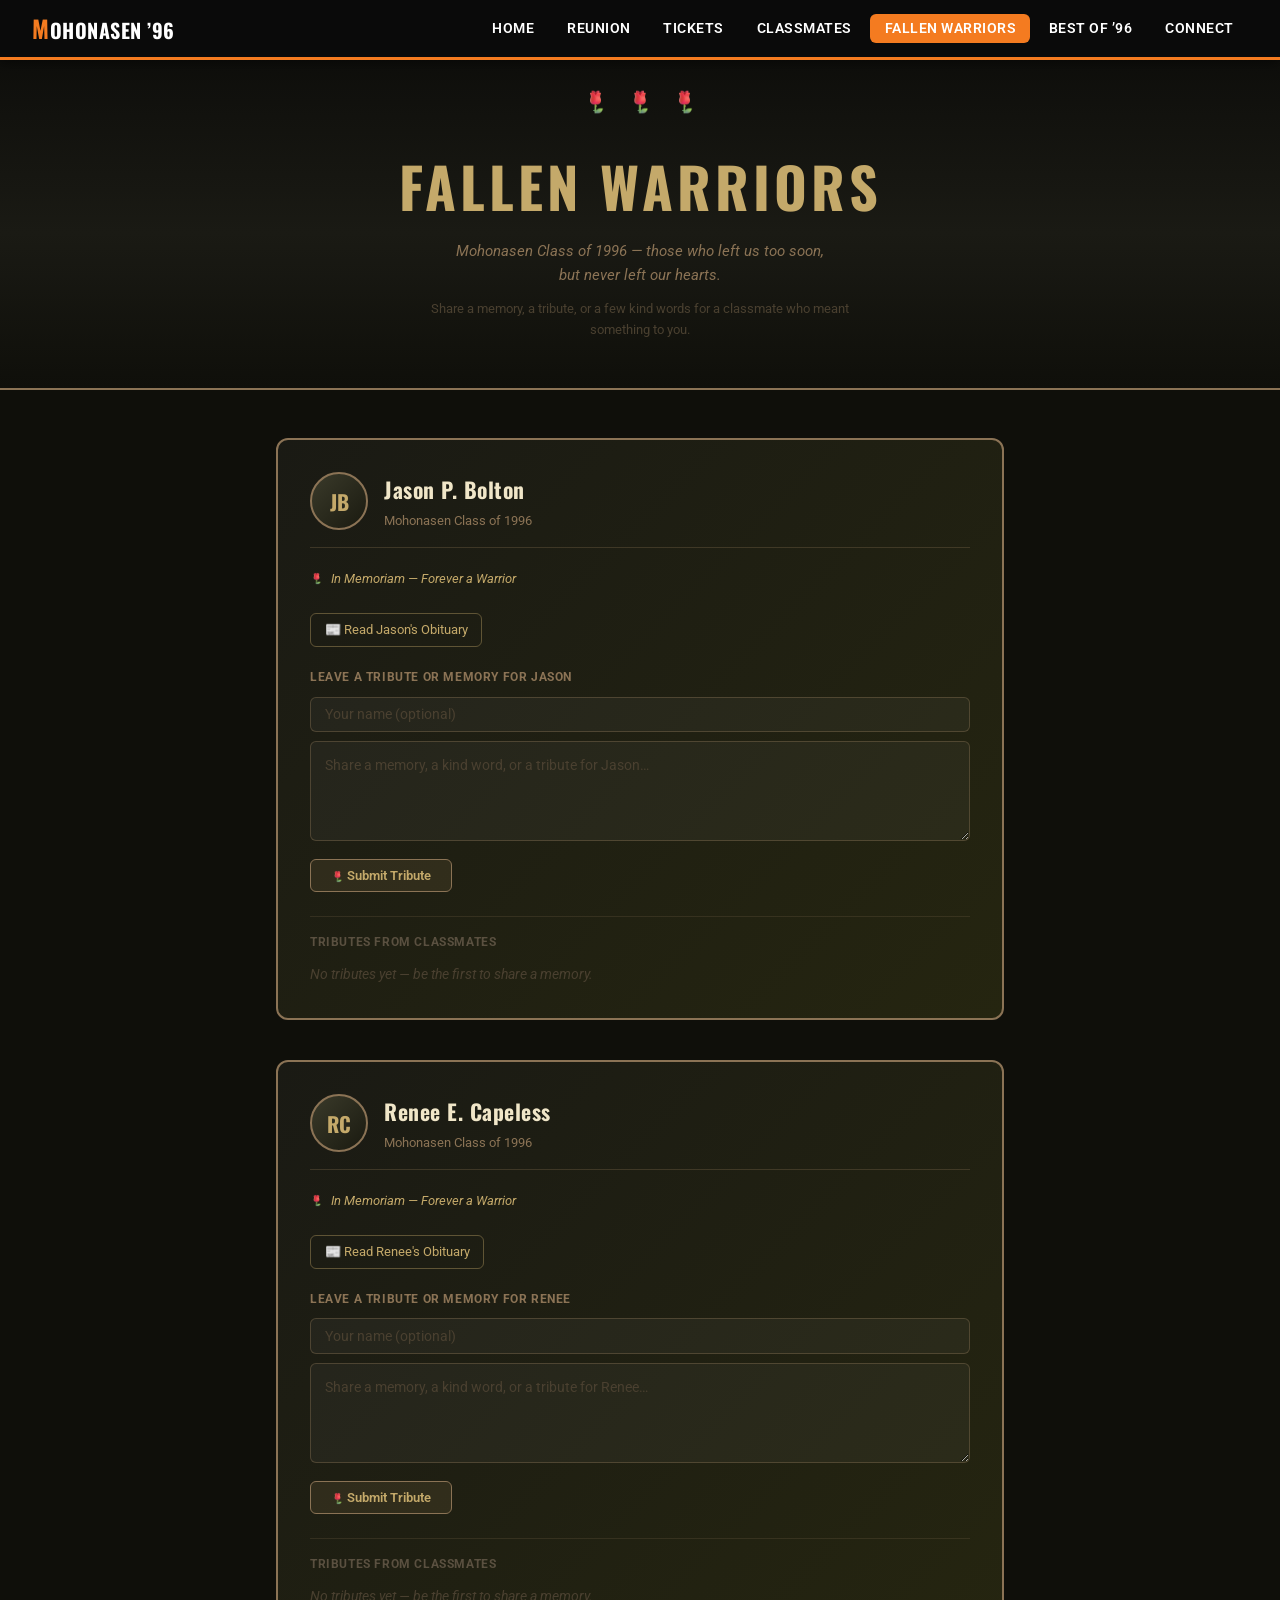
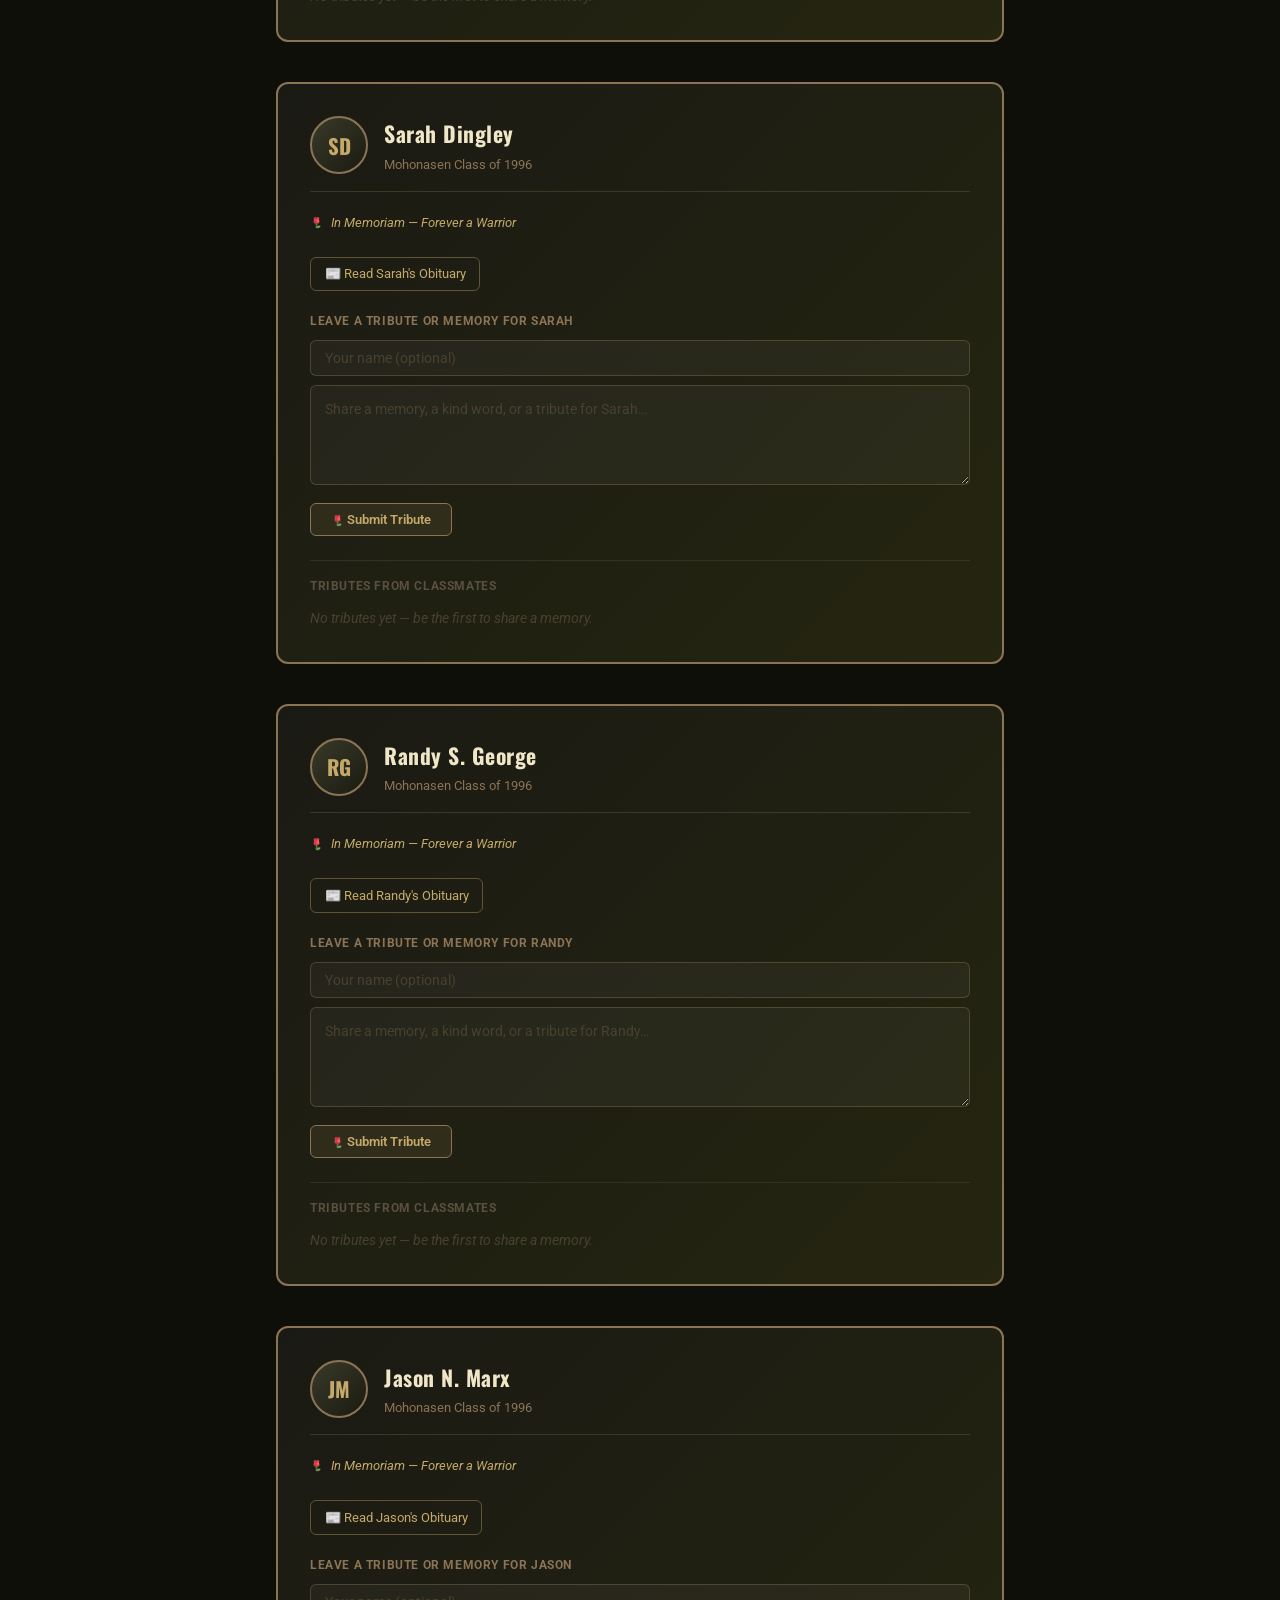
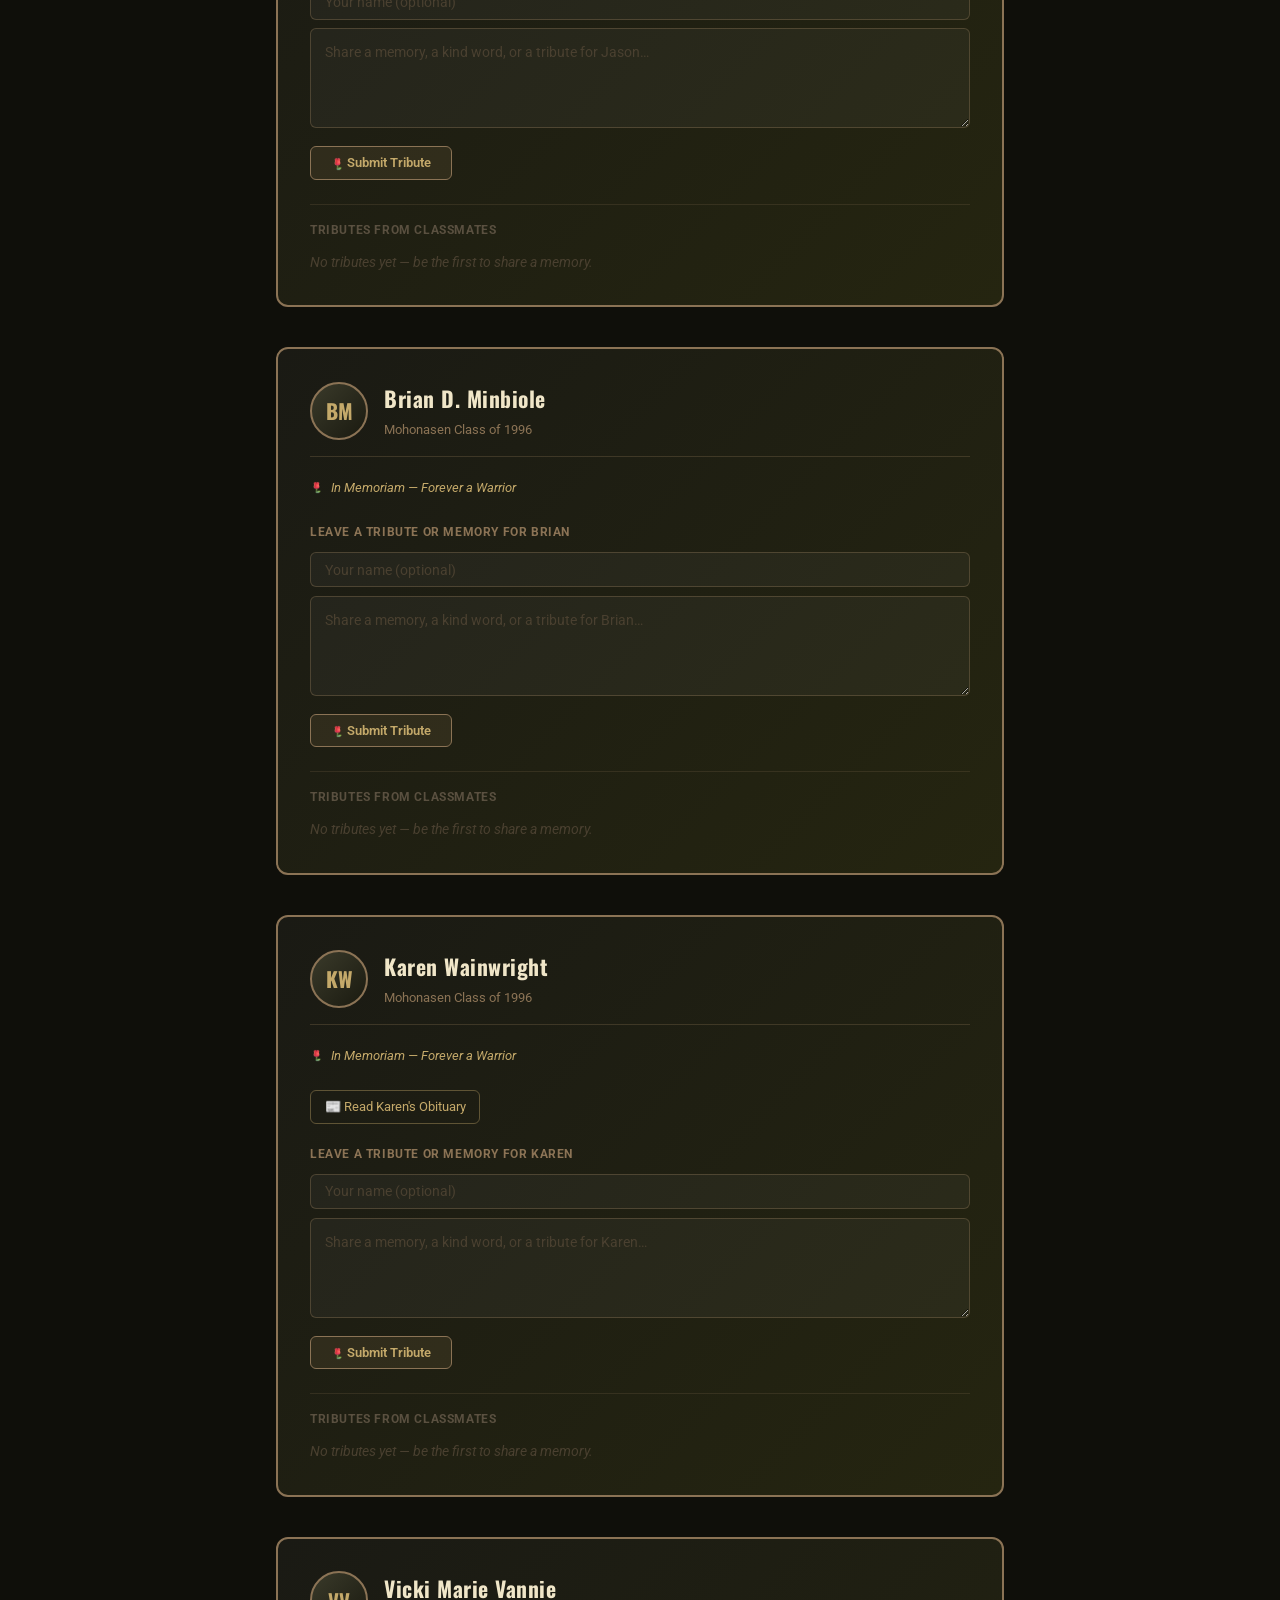
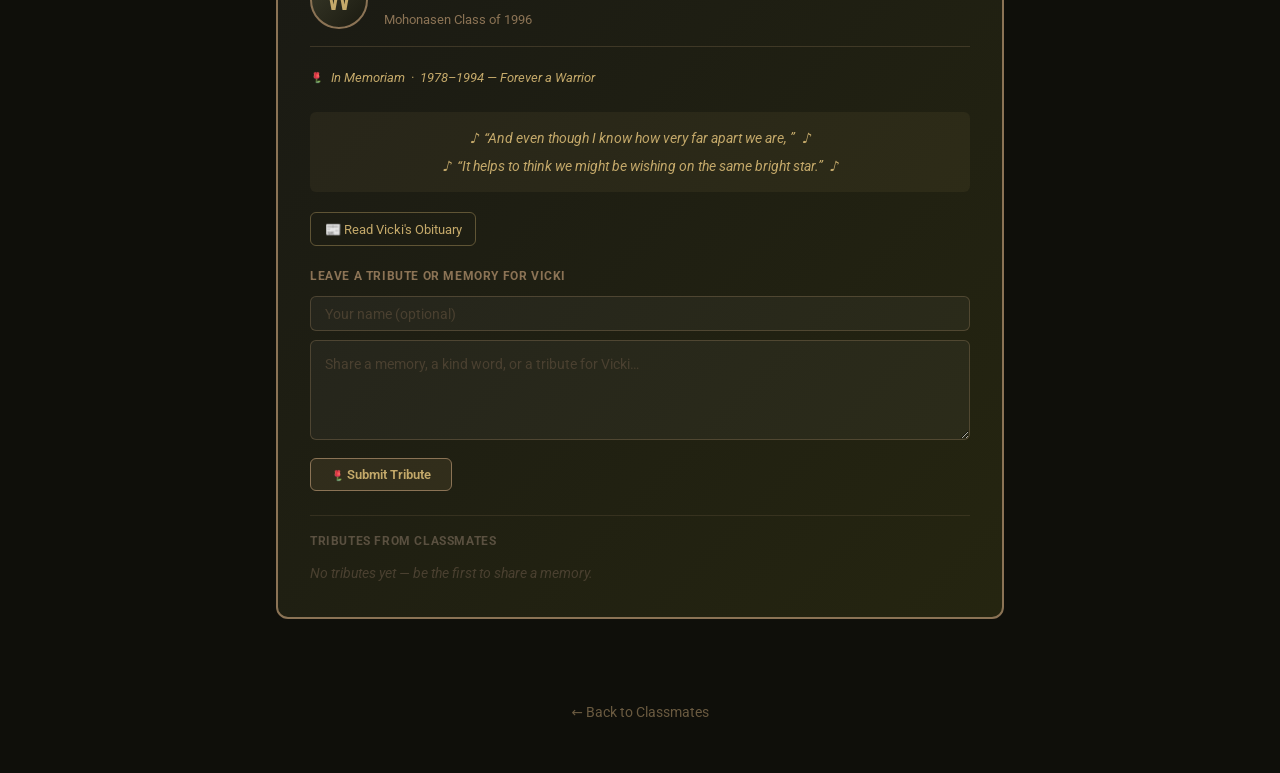
==== commit 686bcb5a: "Add Class Wall, Jason Marx fallen, Bhan unMIA, nickname field, silent profile save - Jason Marx (id:" ====
--- a/fallen.html
+++ b/fallen.html
@@ -262,6 +262,7 @@
   { id: 22,  first: 'Renee',  last: 'Capeless',   full: 'Renee E. Capeless',    obit: 'https://www.legacy.com/us/obituaries/dailygazette/name/renee-capeless-obituary?id=25689903' },
   { id: 38,  first: 'Sarah',  last: 'Dingley',    full: 'Sarah Dingley',         obit: 'https://www.demarcostonefuneralhome.com/obituaries/sarah-dingley' },
   { id: 56,  first: 'Randy',  last: 'George',     full: 'Randy S. George',       obit: 'https://www.legacy.com/obituaries/name/randy-george-obituary?pid=151250954' },
+  { id: 112, first: 'Jason',  last: 'Marx',       full: 'Jason N. Marx',         obit: 'https://www.legacy.com/us/obituaries/dailygazette/name/jason-marx-obituary?id=33344633' },
   { id: 127, first: 'Brian',  last: 'Minbiole',   full: 'Brian D. Minbiole'     },
   { id: 204, first: 'Karen',  last: 'Wainwright', full: 'Karen Wainwright',      obit: 'https://www.newcomeralbany.com/obituaries/karen-m-segretto' },
   { id: 215, first: 'Vicki',  last: 'Vannie',     full: 'Vicki Marie Vannie',    obit: 'https://www.courant.com/1994/12/05/vannie-vicki-marie-vannie/', years: '1978–1994',
--- a/style.css
+++ b/style.css
@@ -262,7 +262,7 @@
 
 /* ── SECTION WRAPPER ────────────────────────────── */
 section { padding: 5rem 0; }
-#tickets { background: var(--light-bg); }
+#rsvp { background: var(--light-bg); }
 .container { max-width: 1200px; margin: 0 auto; padding: 0 1.5rem; }
 .section-header {
   text-align: center;
@@ -412,6 +412,13 @@
   font-size: 0.72rem; text-transform: uppercase; letter-spacing: 1px;
   color: rgba(255,255,255,0.5); margin-top: 2px;
 }
+a.stat-link {
+  text-decoration: none;
+  cursor: pointer;
+  transition: opacity 0.2s, transform 0.2s;
+  display: block;
+}
+a.stat-link:hover { opacity: 0.75; transform: translateY(-2px); text-decoration: none; }
 
 /* ── CLASSMATES SECTION ─────────────────────────── */
 #classmates { background: var(--light-bg); }
@@ -1286,6 +1293,108 @@
 }
 .profile-modal-footer .btn { flex: 1; justify-content: center; }
 
+/* ── CLASS WALL ─────────────────────────────────── */
+.wall-form {
+  background: rgba(255,255,255,0.05);
+  border: 1px solid rgba(244,123,32,0.3);
+  border-radius: var(--radius-lg);
+  padding: 1.25rem;
+  max-width: 680px;
+  margin: 0 auto 2rem;
+}
+.wall-form-row {
+  display: flex; gap: 0.6rem; margin-bottom: 0.6rem;
+}
+.wall-input {
+  flex: 1;
+  padding: 0.6rem 0.9rem;
+  background: rgba(255,255,255,0.07);
+  border: 1px solid rgba(255,255,255,0.2);
+  border-radius: 8px;
+  color: var(--white);
+  font-size: 0.9rem;
+  font-family: inherit;
+}
+.wall-input:focus { outline: none; border-color: var(--orange); }
+.wall-input::placeholder { color: rgba(255,255,255,0.35); }
+.wall-textarea {
+  width: 100%; box-sizing: border-box;
+  padding: 0.7rem 0.9rem;
+  background: rgba(255,255,255,0.07);
+  border: 1px solid rgba(255,255,255,0.2);
+  border-radius: 8px;
+  color: var(--white);
+  font-size: 0.9rem;
+  font-family: inherit;
+  resize: vertical; min-height: 80px;
+  transition: border-color 0.2s;
+}
+.wall-textarea:focus { outline: none; border-color: var(--orange); }
+.wall-textarea::placeholder { color: rgba(255,255,255,0.35); }
+.wall-feed {
+  max-width: 680px;
+  margin: 0 auto;
+  display: flex;
+  flex-direction: column;
+  gap: 0.75rem;
+}
+.wall-post {
+  background: rgba(255,255,255,0.06);
+  border: 1px solid rgba(255,255,255,0.1);
+  border-left: 3px solid var(--orange);
+  border-radius: 8px;
+  padding: 0.85rem 1rem;
+}
+.wall-post-header {
+  display: flex; justify-content: space-between; align-items: baseline;
+  margin-bottom: 0.35rem; gap: 0.5rem;
+}
+.wall-post-name { font-weight: 700; color: var(--orange); font-size: 0.9rem; }
+.wall-post-ts   { font-size: 0.72rem; color: rgba(255,255,255,0.35); white-space: nowrap; }
+.wall-post-body { color: rgba(255,255,255,0.85); font-size: 0.88rem; line-height: 1.55; white-space: pre-wrap; }
+.wall-empty, .wall-loading {
+  text-align: center; color: rgba(255,255,255,0.35);
+  font-style: italic; padding: 2rem;
+}
+
+/* ── PAYMENT METHOD ─────────────────────────────── */
+.pay-method-group {
+  margin-top: 1.25rem;
+  display: flex;
+  flex-direction: column;
+  gap: 0.6rem;
+}
+.pay-method-label {
+  font-size: 0.82rem;
+  font-weight: 700;
+  text-transform: uppercase;
+  letter-spacing: 0.5px;
+  color: var(--dark);
+  margin-bottom: 0.1rem;
+}
+.pay-option {
+  display: block;
+  cursor: pointer;
+}
+.pay-option input[type="radio"] { display: none; }
+.pay-option-inner {
+  display: flex;
+  align-items: center;
+  gap: 0.85rem;
+  padding: 0.8rem 1rem;
+  border: 2px solid var(--border);
+  border-radius: 10px;
+  transition: border-color 0.2s, background 0.2s;
+}
+.pay-option input[type="radio"]:checked + .pay-option-inner {
+  border-color: var(--orange);
+  background: rgba(244,123,32,0.06);
+}
+.pay-option-inner:hover { border-color: var(--orange-light); }
+.pay-icon { font-size: 1.4rem; flex-shrink: 0; }
+.pay-option-inner strong { display: block; font-size: 0.9rem; color: var(--dark); }
+.pay-desc { font-size: 0.78rem; color: var(--text-muted); }
+
 /* ── VIEW CLASSMATE BUTTON ──────────────────────── */
 .btn-view-classmate {
   background: var(--dark);
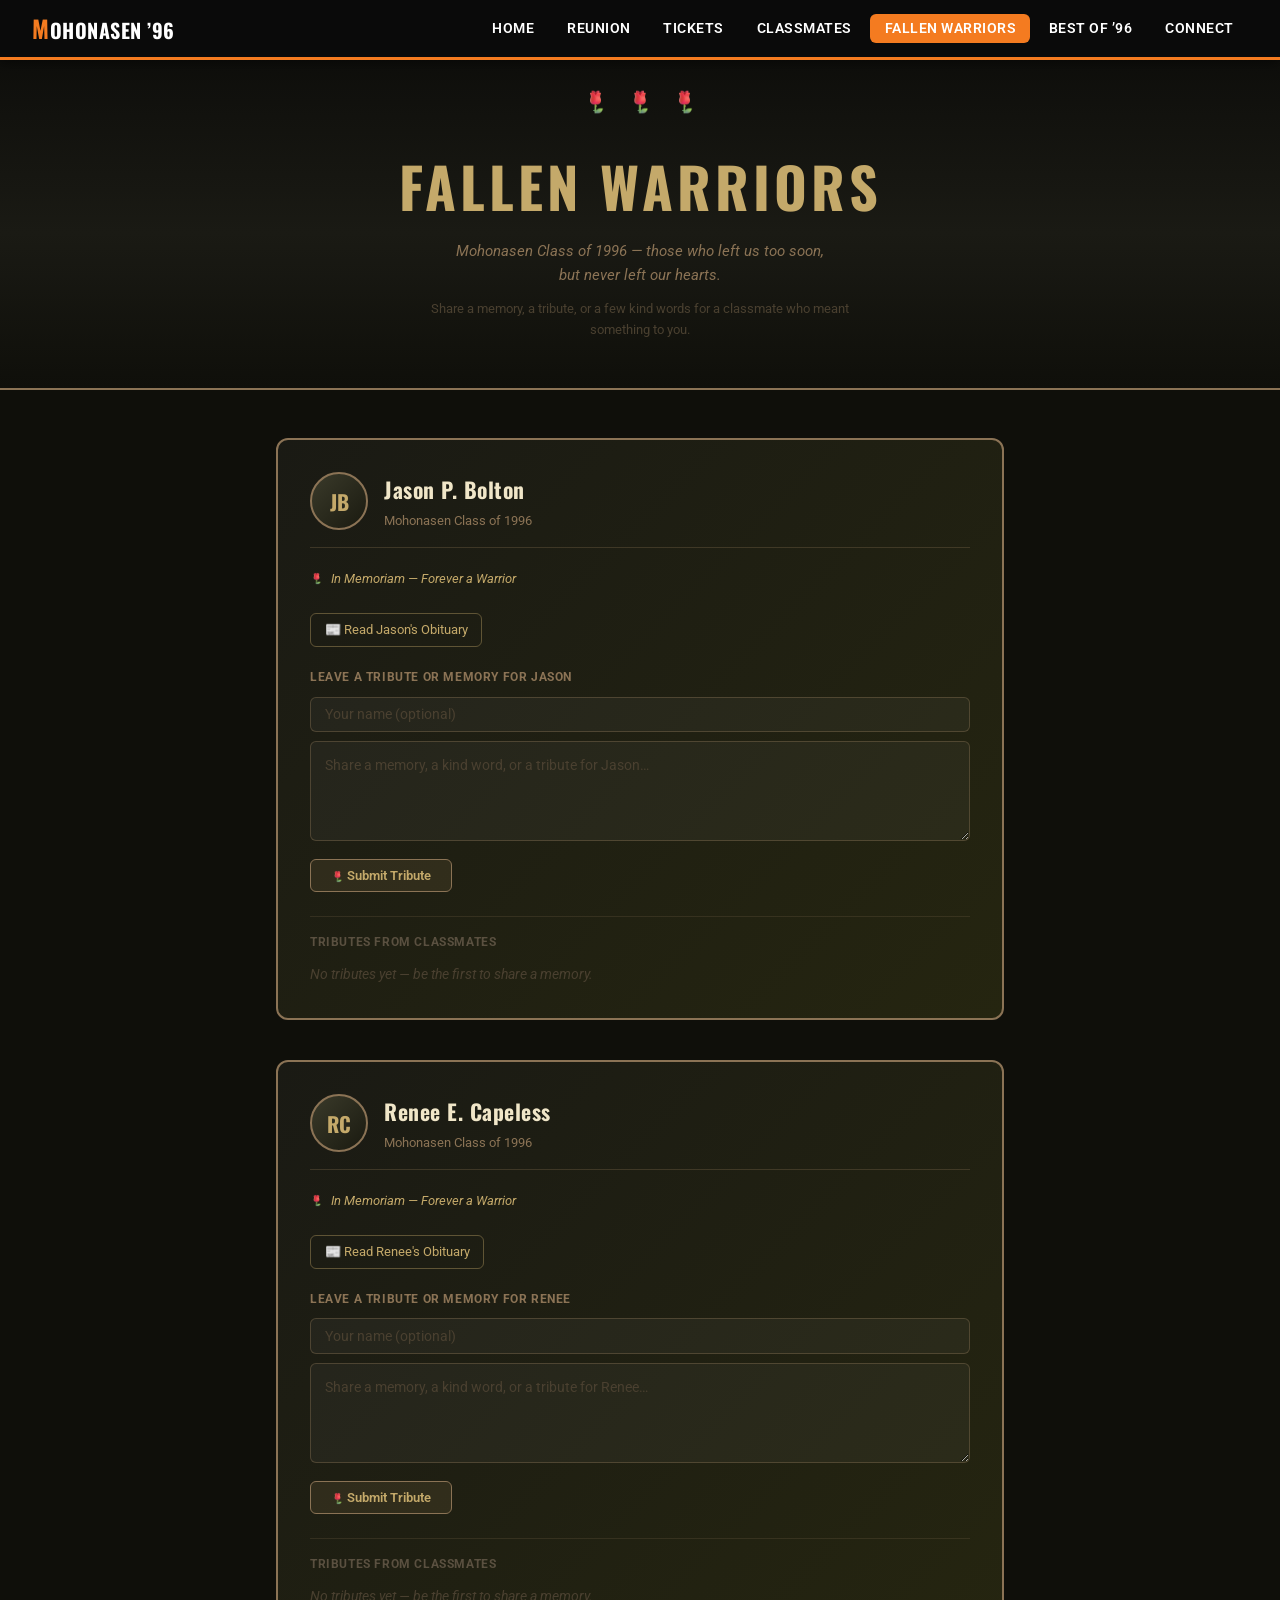
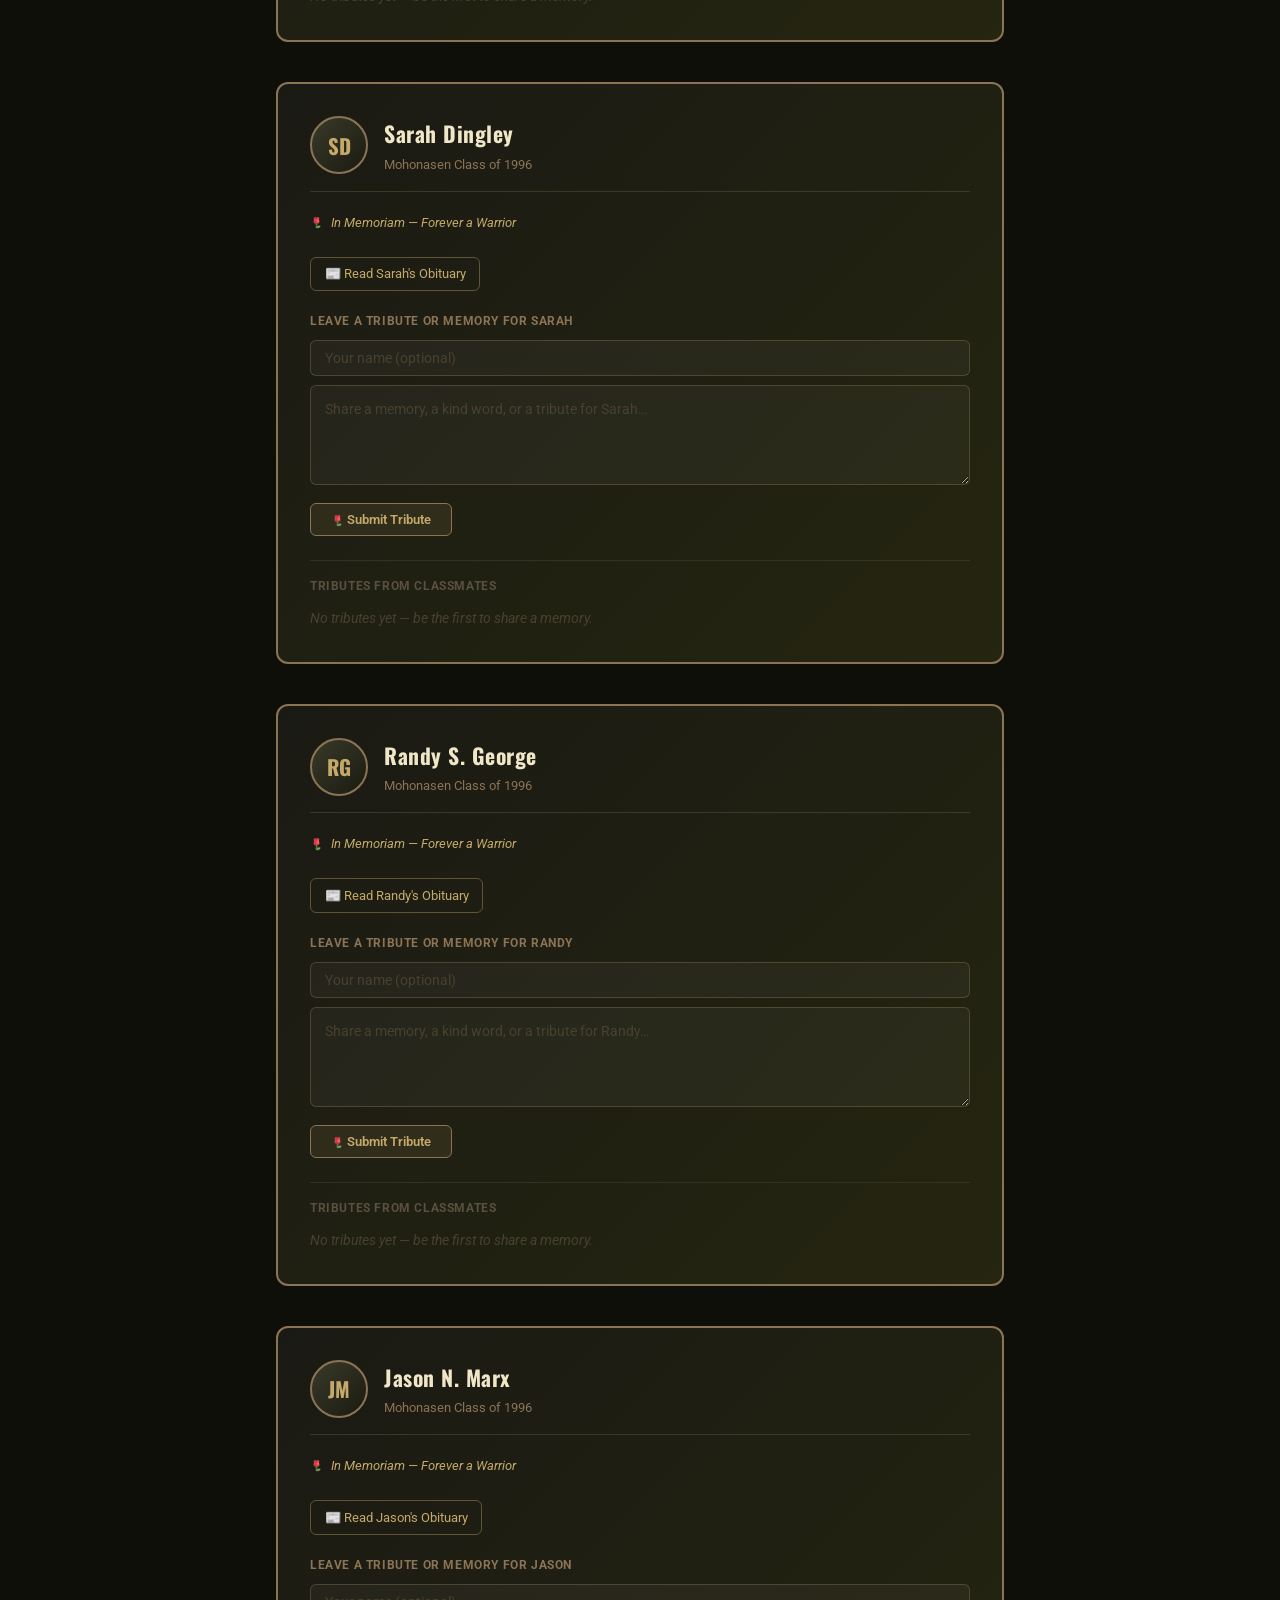
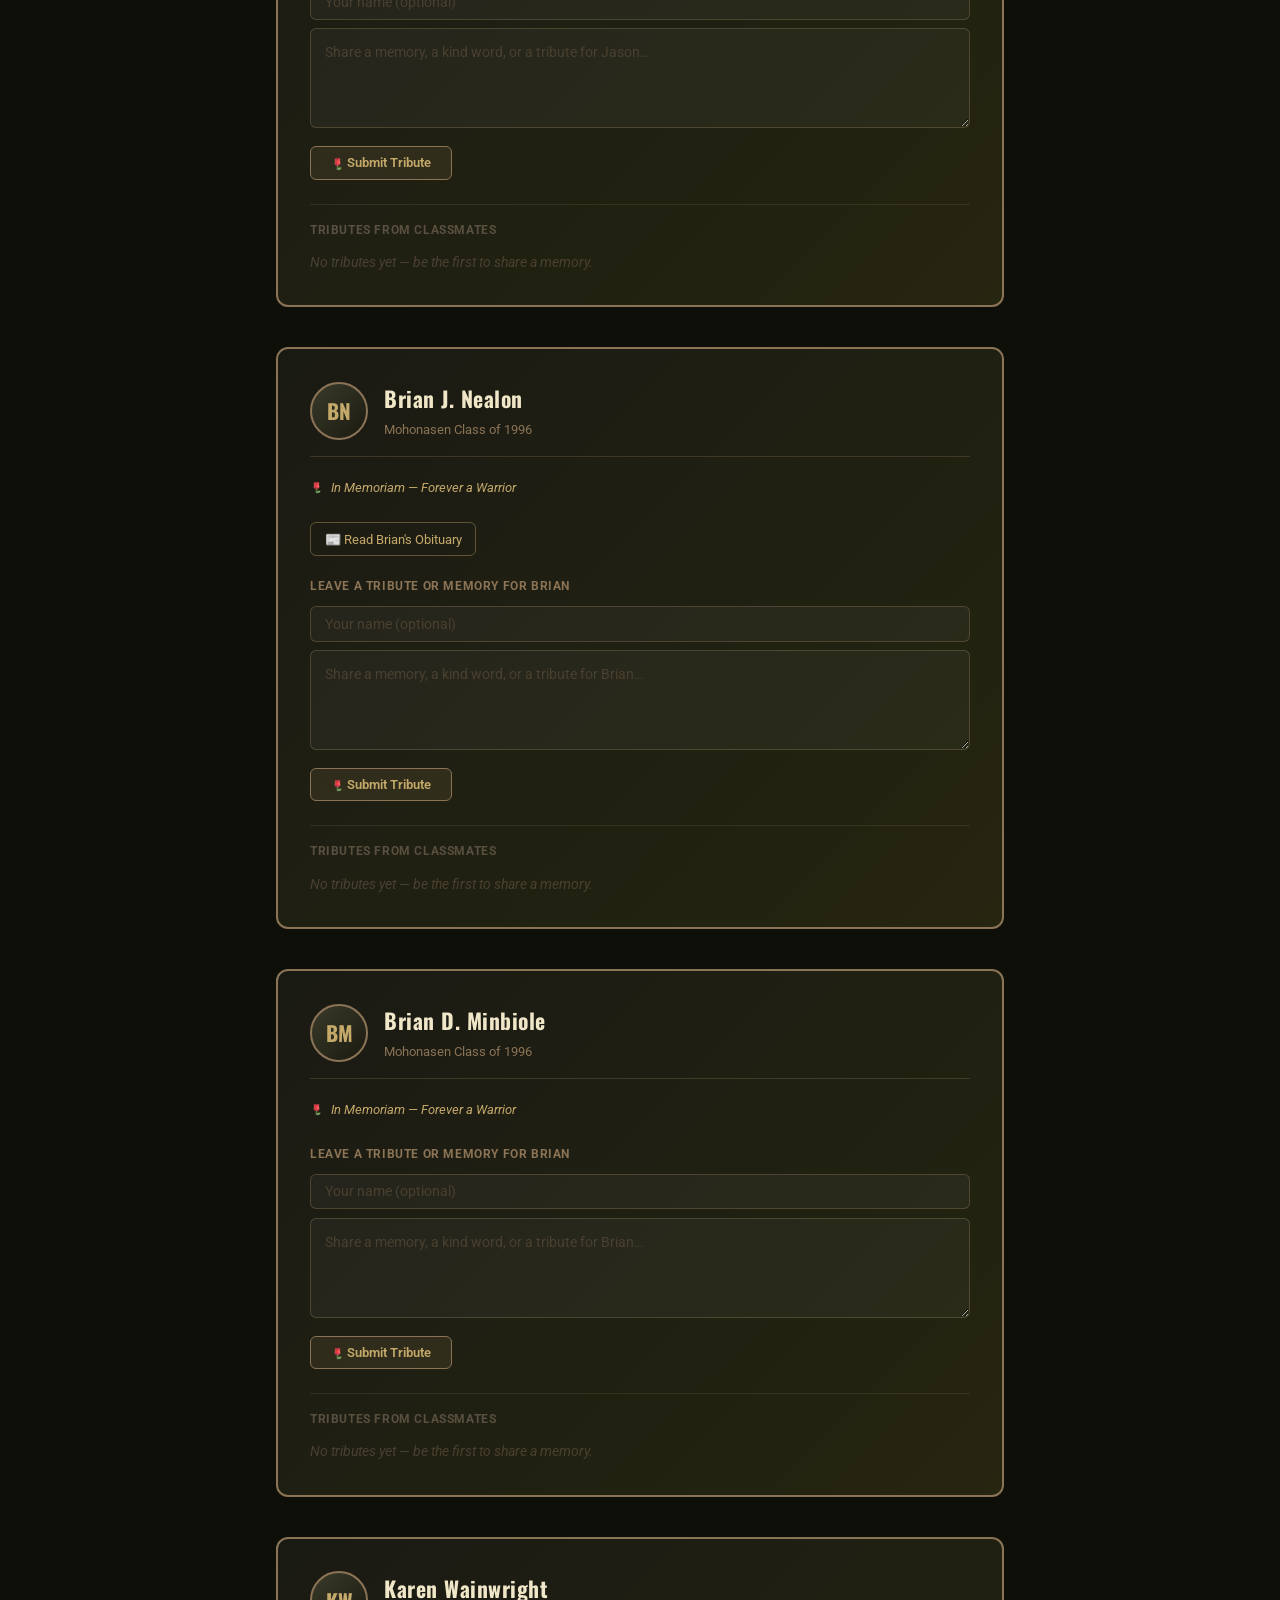
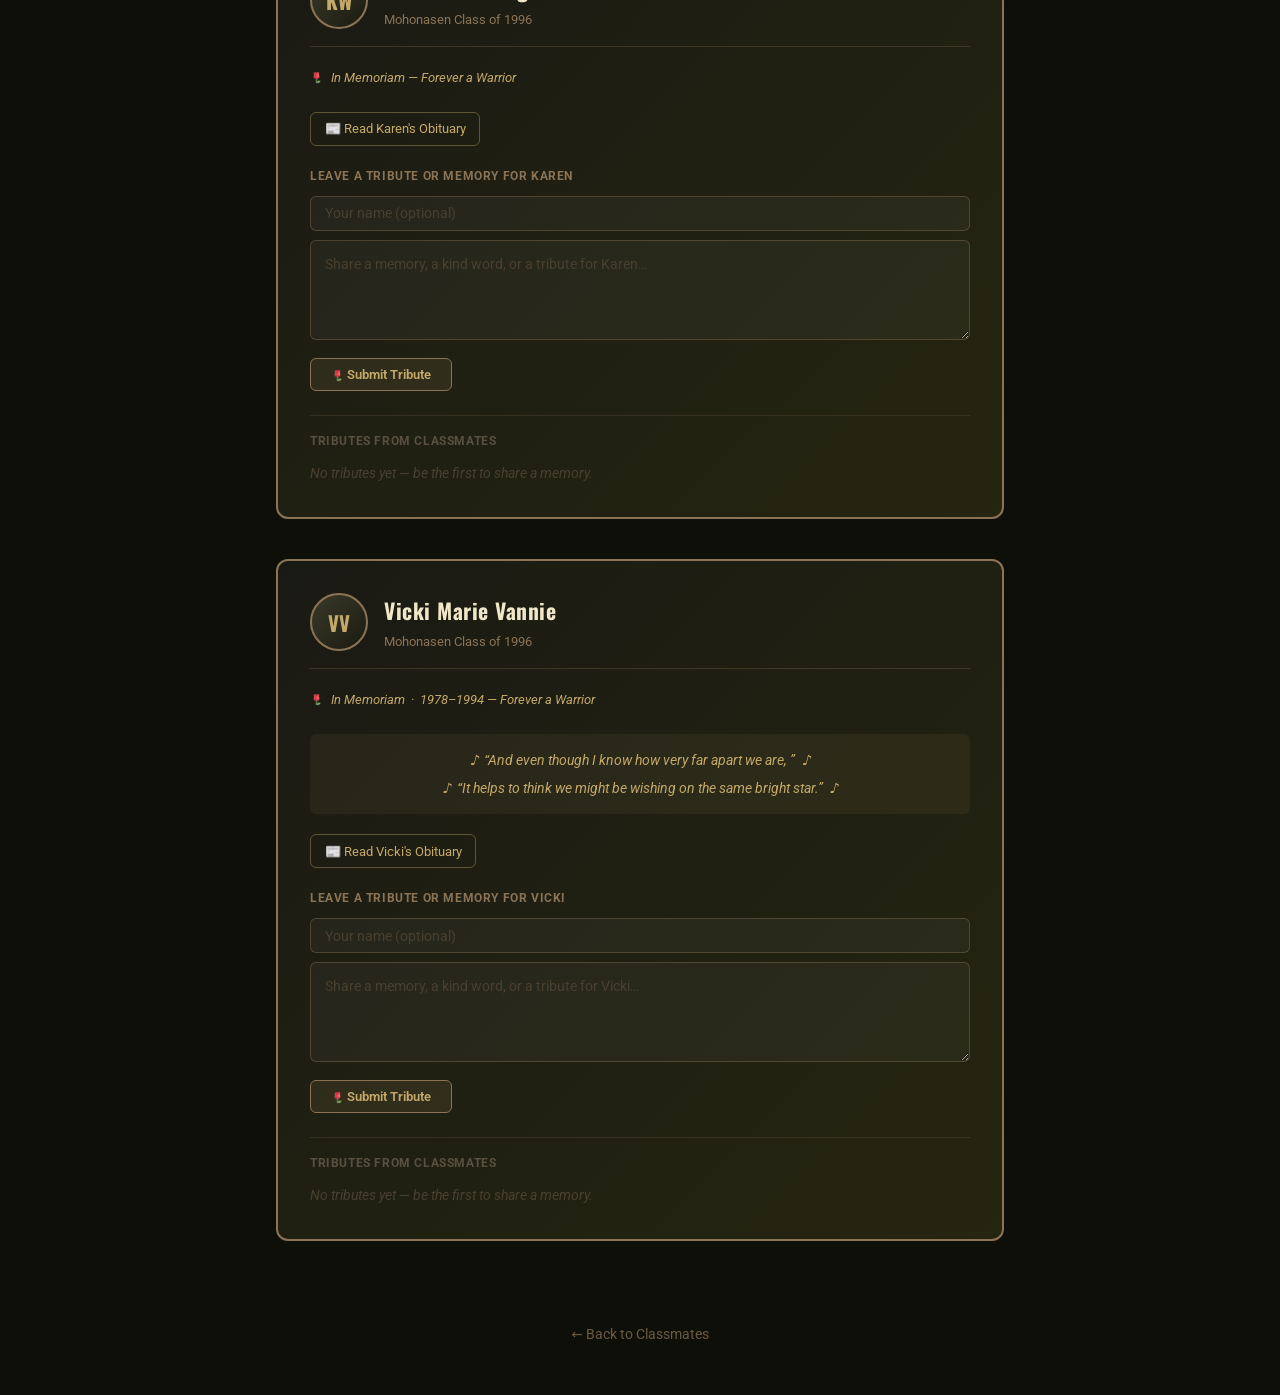
==== commit ee8b6a4e: "Major directory overhaul + content updates - Cards: initials-only avatars, removed yearbook photos a" ====
--- a/fallen.html
+++ b/fallen.html
@@ -263,6 +263,7 @@
   { id: 38,  first: 'Sarah',  last: 'Dingley',    full: 'Sarah Dingley',         obit: 'https://www.demarcostonefuneralhome.com/obituaries/sarah-dingley' },
   { id: 56,  first: 'Randy',  last: 'George',     full: 'Randy S. George',       obit: 'https://www.legacy.com/obituaries/name/randy-george-obituary?pid=151250954' },
   { id: 112, first: 'Jason',  last: 'Marx',       full: 'Jason N. Marx',         obit: 'https://www.legacy.com/us/obituaries/dailygazette/name/jason-marx-obituary?id=33344633' },
+  { id: 137, first: 'Brian', last: 'Nealon',     full: 'Brian J. Nealon',       obit: 'https://www.legacy.com/us/obituaries/dailygazette/name/brian-nealon-obituary?id=28682016' },
   { id: 127, first: 'Brian',  last: 'Minbiole',   full: 'Brian D. Minbiole'     },
   { id: 204, first: 'Karen',  last: 'Wainwright', full: 'Karen Wainwright',      obit: 'https://www.newcomeralbany.com/obituaries/karen-m-segretto' },
   { id: 215, first: 'Vicki',  last: 'Vannie',     full: 'Vicki Marie Vannie',    obit: 'https://www.courant.com/1994/12/05/vannie-vicki-marie-vannie/', years: '1978–1994',
--- a/style.css
+++ b/style.css
@@ -494,10 +494,10 @@
   box-shadow: var(--shadow-md);
 }
 .classmate-card.missing {
-  border-color: #FCA5A5;
-  background: var(--missing-bg);
-}
-.classmate-card.missing:hover { box-shadow: 0 4px 16px rgba(229,62,62,0.15); }
+  border-color: var(--border);
+  background: var(--white);
+}
+.classmate-card.missing:hover { box-shadow: 0 4px 16px rgba(0,0,0,0.08); }
 
 .classmate-card.fallen {
   background: linear-gradient(135deg, #1A1A14 0%, #252510 100%);
@@ -540,7 +540,7 @@
   flex-shrink: 0;
   text-transform: uppercase;
 }
-.missing .card-avatar { background: linear-gradient(135deg, var(--missing-red), #C53030); }
+/* missing classmates use same orange avatar as portrait classmates */
 .connected-avatar { background: linear-gradient(135deg, var(--connected-green), #276749); }
 
 .card-name-block { flex: 1; }
@@ -564,7 +564,7 @@
   align-self: flex-start;
 }
 .badge-portrait { background: var(--portrait-bg); color: var(--portrait-blue); }
-.badge-missing { background: #FEE2E2; color: var(--missing-red); }
+.badge-missing { background: var(--light-bg); color: var(--text-muted); }
 .badge-connected { background: var(--connected-bg); color: var(--connected-green); }
 .badge-surveyed { background: #F0E6FF; color: #6B46C1; }
 
@@ -582,6 +582,46 @@
 .no-email-text.urgent { color: var(--missing-red); font-style: normal; font-weight: 600; }
 
 .card-actions { display: flex; flex-direction: column; gap: 0.3rem; }
+.contact-info-box {
+  border: 1px solid var(--border);
+  border-radius: 8px;
+  padding: 0.5rem 0.65rem;
+  background: var(--light-bg);
+  display: flex;
+  flex-direction: column;
+  gap: 0.4rem;
+}
+.contact-box-label {
+  font-size: 0.76rem;
+  color: var(--text-muted);
+  font-weight: 600;
+}
+.contact-box-btns {
+  display: flex;
+  flex-wrap: wrap;
+  gap: 0.3rem;
+}
+.btn-contact-add {
+  background: transparent;
+  border: 1px solid var(--border);
+  color: var(--text);
+  font-size: 0.72rem;
+  cursor: pointer;
+}
+.btn-contact-add:hover { border-color: var(--orange); color: var(--orange); }
+.btn-profile {
+  margin-top: 0.25rem;
+  font-size: 0.72rem;
+  background: transparent;
+  border: 1px solid var(--border);
+  border-radius: 20px;
+  padding: 0.15rem 0.6rem;
+  cursor: pointer;
+  color: var(--text-muted);
+  line-height: 1.4;
+  display: inline-block;
+}
+.btn-profile:hover { border-color: var(--orange); color: var(--orange); }
 .card-know-text {
   font-size: 0.78rem;
   color: var(--text-muted);
@@ -800,17 +840,17 @@
 
 /* ── MISSING NOTICE ─────────────────────────────── */
 .missing-notice {
-  background: linear-gradient(90deg, #FEF2F2, #FFFBEB);
-  border: 1px solid #FCA5A5;
-  border-left: 4px solid var(--missing-red);
+  background: var(--light-bg);
+  border: 1px solid var(--border);
+  border-left: 4px solid var(--orange);
   border-radius: var(--radius);
   padding: 1rem 1.5rem;
   margin-bottom: 1.5rem;
   display: flex; align-items: flex-start; gap: 0.75rem;
 }
 .missing-notice .notice-icon { font-size: 1.2rem; flex-shrink: 0; margin-top: 2px; }
-.missing-notice p { font-size: 0.88rem; color: #7F1D1D; line-height: 1.6; }
-.missing-notice strong { color: var(--missing-red); }
+.missing-notice p { font-size: 0.88rem; color: var(--text); line-height: 1.6; }
+.missing-notice strong { color: var(--orange); }
 
 /* ── ALMA MATER OVERLAY ─────────────────────────── */
 .alma-mater-overlay {
@@ -851,8 +891,6 @@
   line-height: 1.3;
 }
 .btn-forward:hover { border-color: var(--orange); color: var(--orange); }
-.missing .btn-forward { border-color: #FCA5A5; color: var(--missing-red); }
-.missing .btn-forward:hover { background: var(--missing-red); color: #fff; }
 
 /* ── TICKET PURCHASE SECTION ────────────────────── */
 .ticket-purchase-wrap {
@@ -1190,6 +1228,42 @@
 .best96-category { font-size: 0.65rem; text-transform: uppercase; letter-spacing: 2px; color: var(--orange); font-weight: 700; }
 .best96-title { font-size: 1rem; font-weight: 800; color: var(--white); line-height: 1.2; }
 .best96-detail { font-size: 0.82rem; color: rgba(255,255,255,0.55); line-height: 1.4; }
+
+/* ── SENIOR SUPERLATIVES ────────────────────────── */
+.superlatives-grid {
+  display: grid;
+  grid-template-columns: repeat(auto-fill, minmax(200px, 1fr));
+  gap: 0.85rem;
+}
+.sup-card {
+  background: var(--white);
+  border: 1px solid var(--border);
+  border-radius: var(--radius);
+  padding: 1rem 1.1rem;
+  display: flex;
+  flex-direction: column;
+  gap: 0.3rem;
+  transition: transform 0.2s, box-shadow 0.2s, border-color 0.2s;
+}
+.sup-card:hover {
+  transform: translateY(-2px);
+  box-shadow: 0 4px 16px rgba(244,123,32,0.12);
+  border-color: var(--orange);
+}
+.sup-award {
+  font-size: 0.72rem;
+  font-weight: 700;
+  text-transform: uppercase;
+  letter-spacing: 0.5px;
+  color: var(--orange);
+  line-height: 1.3;
+}
+.sup-name {
+  font-size: 0.95rem;
+  font-weight: 800;
+  color: var(--dark);
+  line-height: 1.2;
+}
 
 /* ── PHOTOS / CLASS MEMORIES ────────────────────── */
 #photos { background: var(--light-bg); }
@@ -1397,14 +1471,14 @@
 
 /* ── VIEW CLASSMATE BUTTON ──────────────────────── */
 .btn-view-classmate {
-  background: var(--dark);
-  color: var(--white);
-  border: 1px solid #444;
+  background: #0284c7;
+  color: var(--white);
+  border: 1px solid #0369a1;
   font-size: 0.72rem;
 }
 .btn-view-classmate:hover {
-  background: var(--orange);
-  border-color: var(--orange);
+  background: #0369a1;
+  border-color: #075985;
   color: var(--white);
   text-decoration: none;
 }
@@ -1495,6 +1569,20 @@
   flex-wrap: wrap;
 }
 
+/* ── REPORT FALLEN LINK ─────────────────────────── */
+.report-fallen-link {
+  font-size: 0.68rem;
+  font-style: italic;
+  color: var(--text-muted);
+  text-decoration: none;
+  margin-left: auto;
+  align-self: flex-end;
+  opacity: 0.6;
+  transition: opacity 0.2s, color 0.2s;
+  white-space: nowrap;
+}
+.report-fallen-link:hover { opacity: 1; color: #C4A96A; text-decoration: none; }
+
 /* ── CARD PHOTOS ────────────────────────────────── */
 .card-photos-section {
   padding: 0.5rem 0.75rem 0.4rem;
